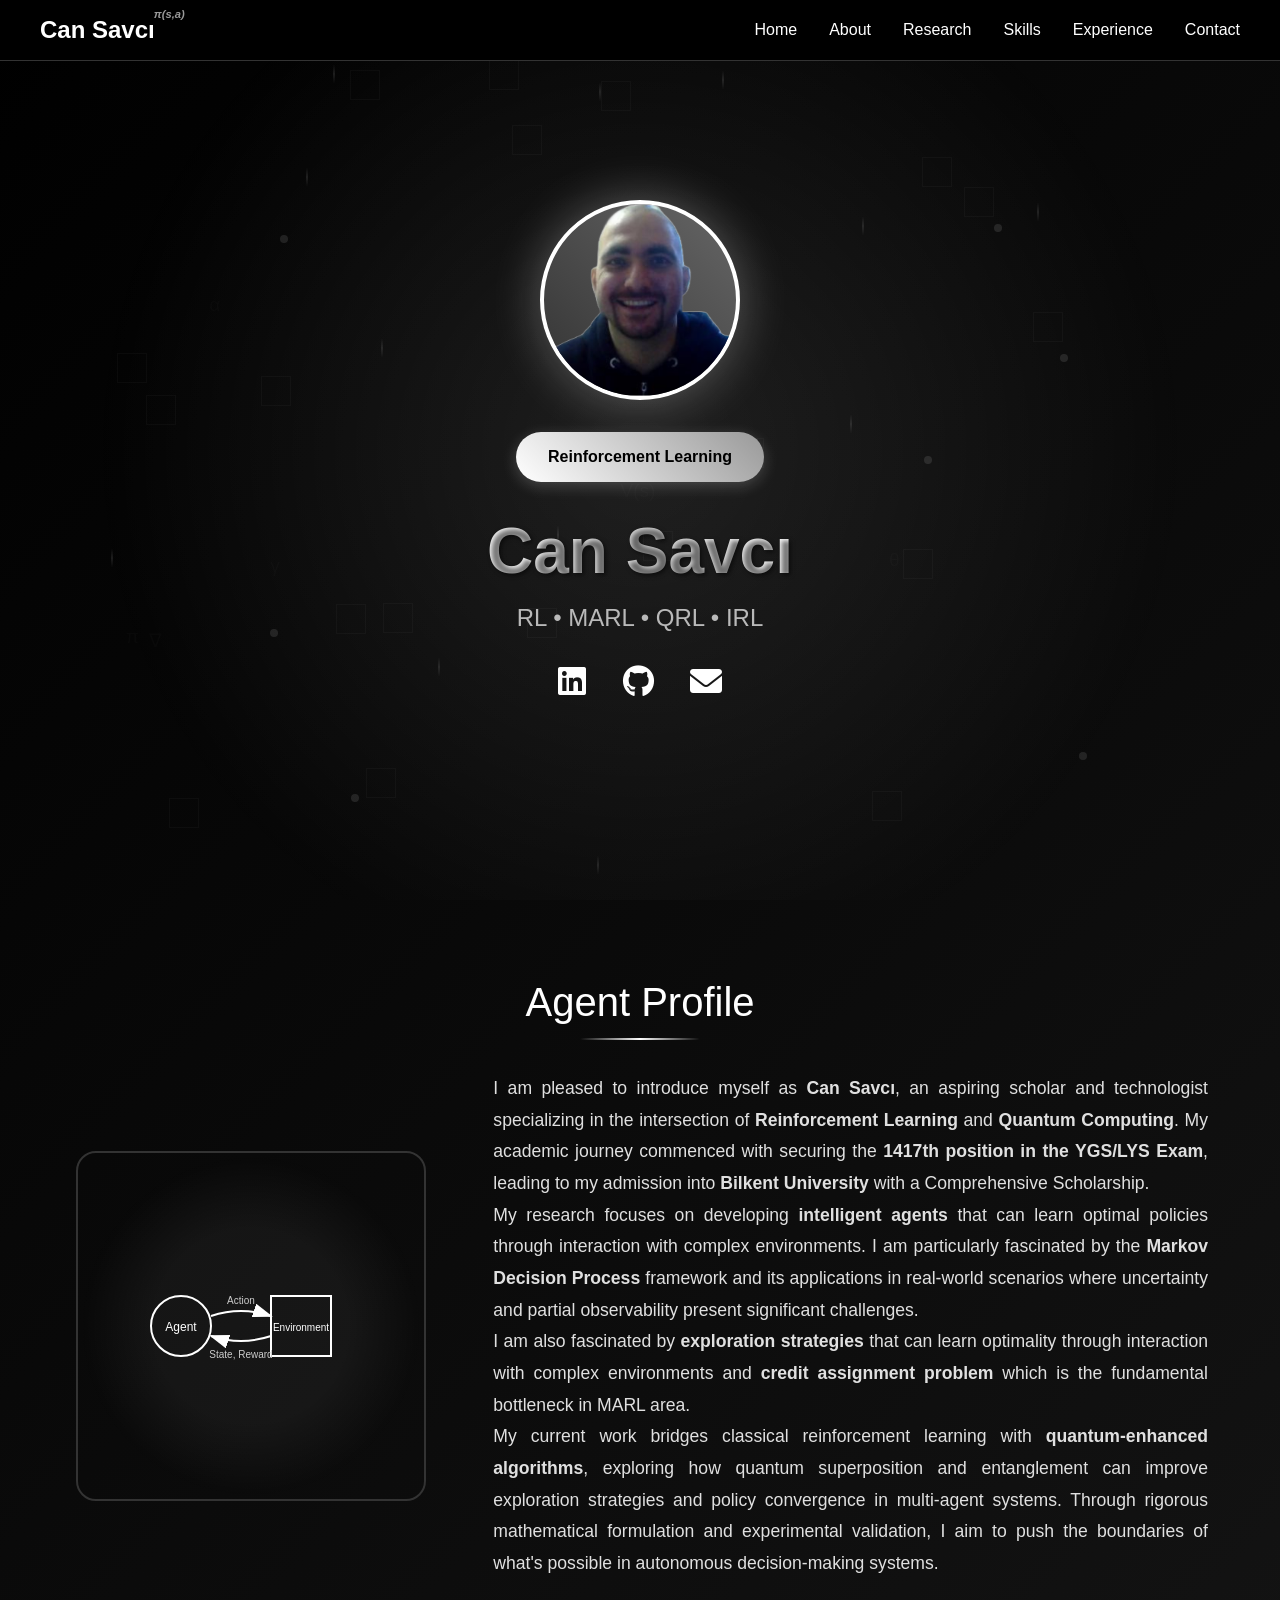
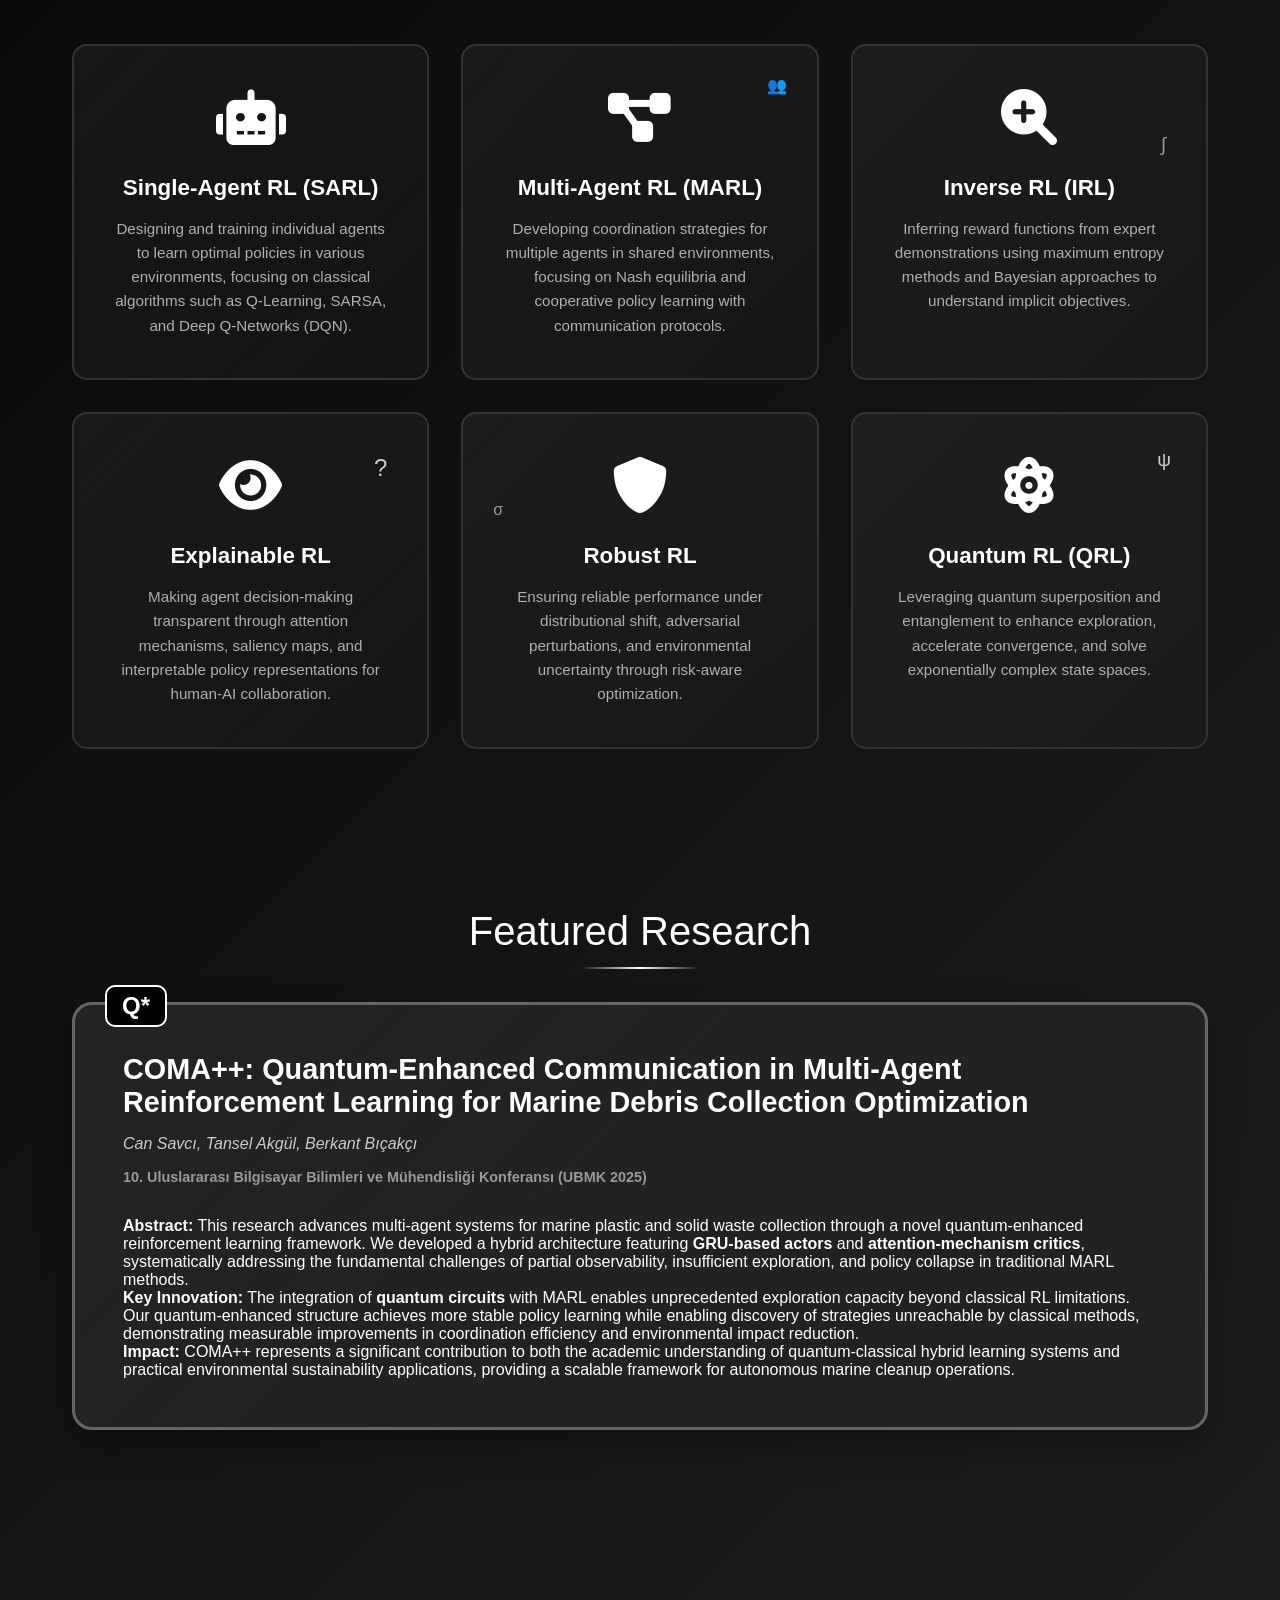
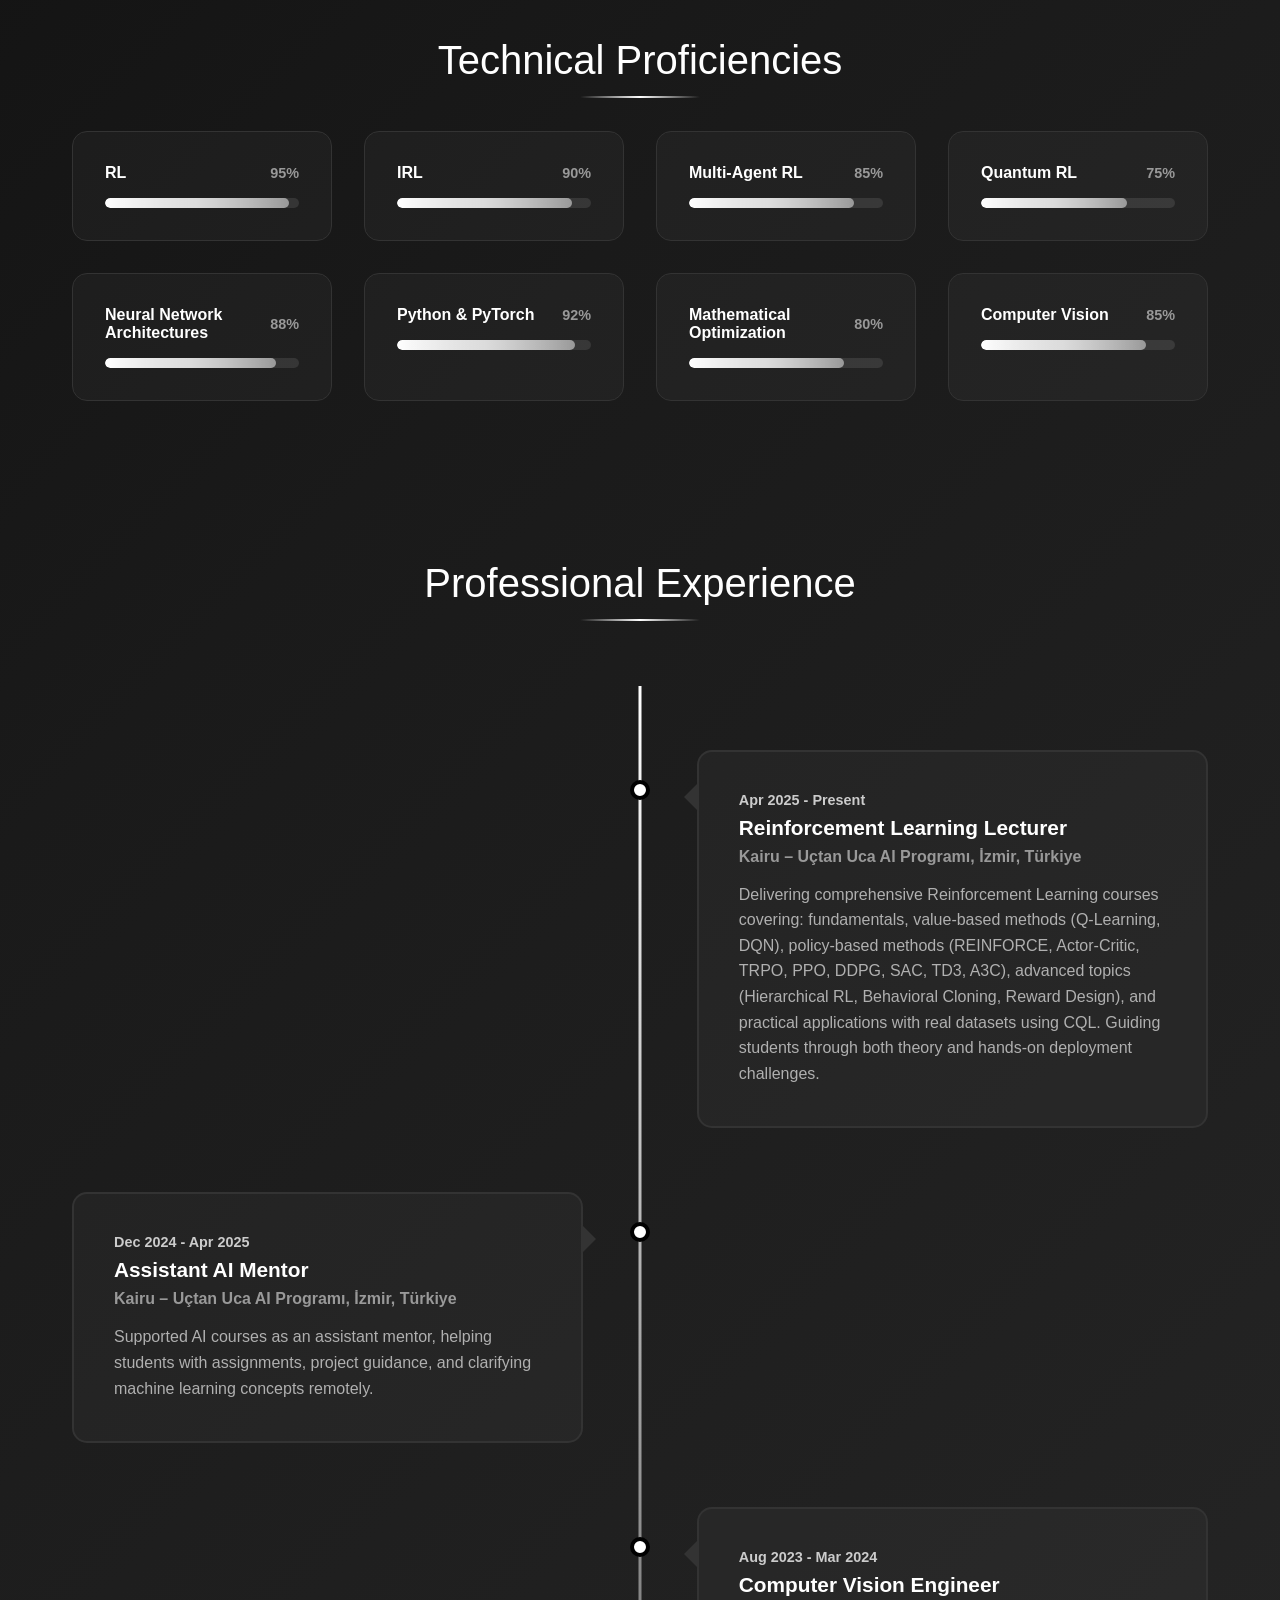
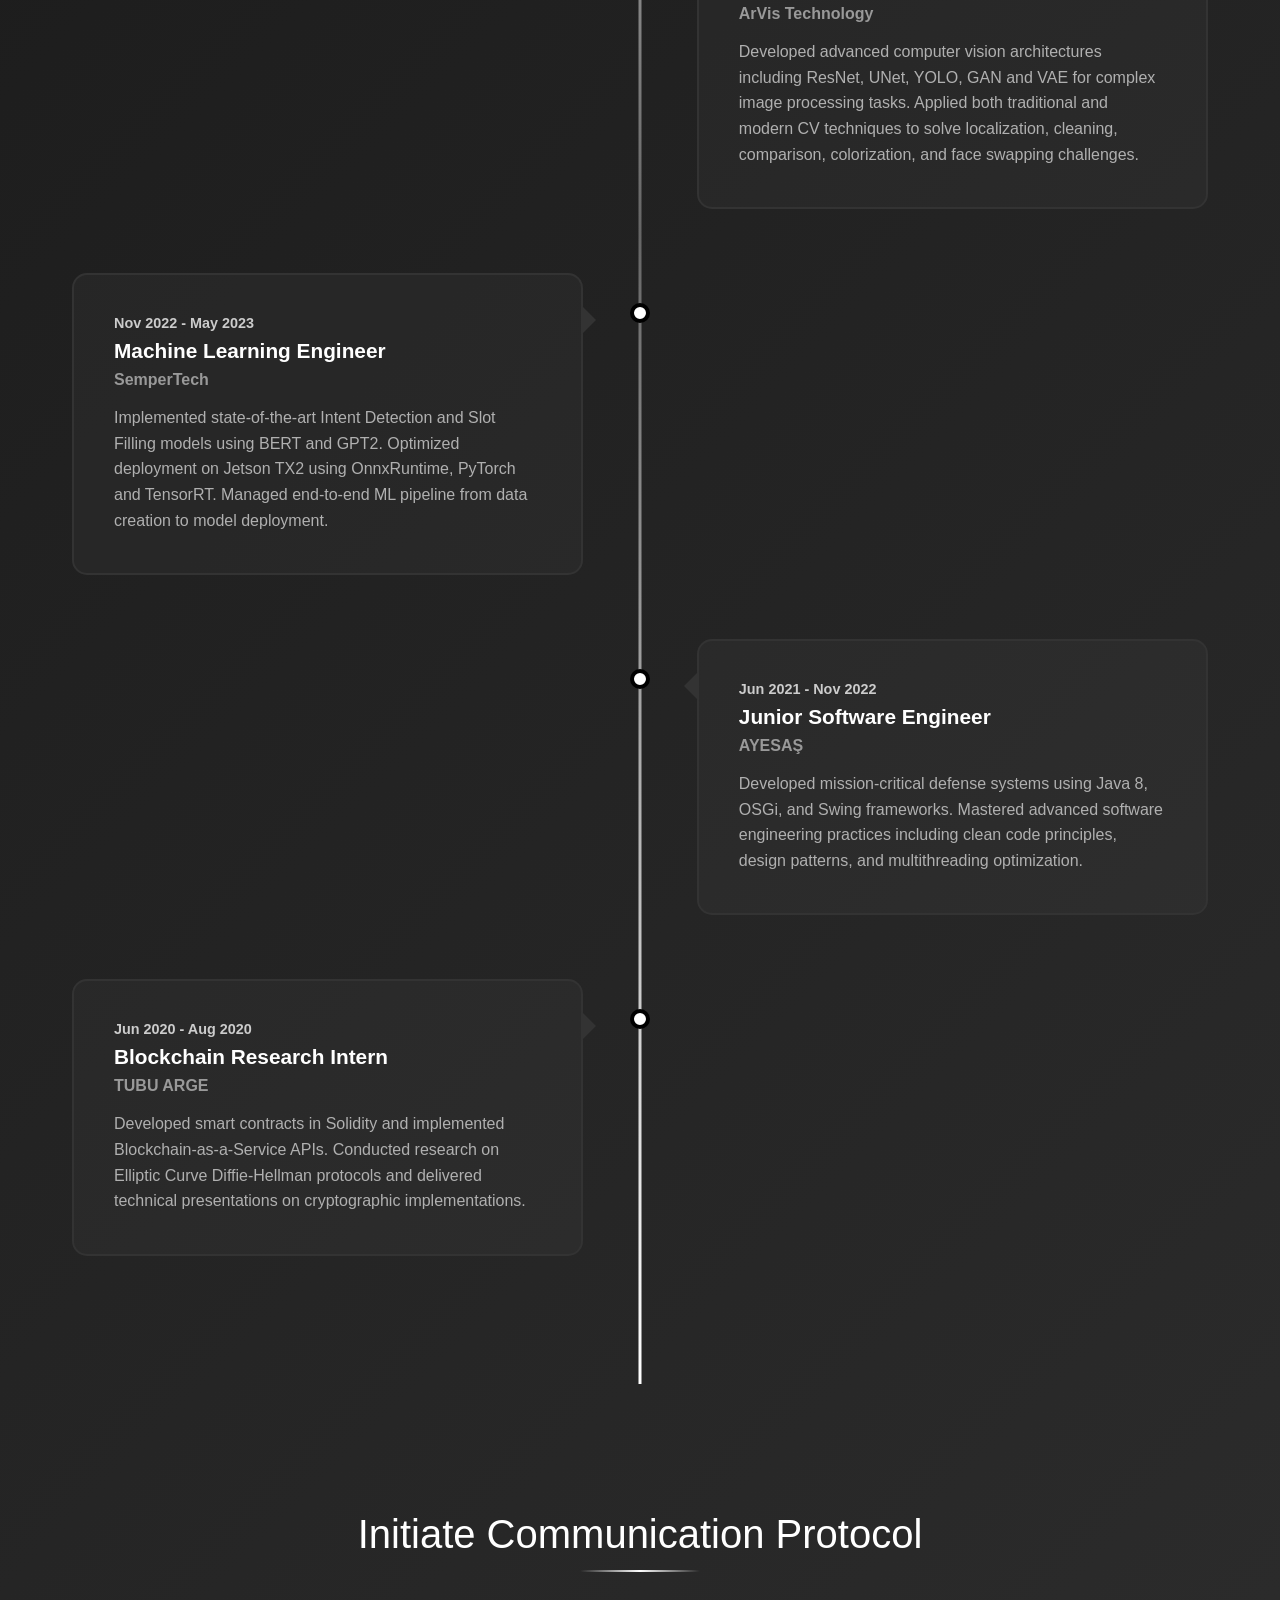
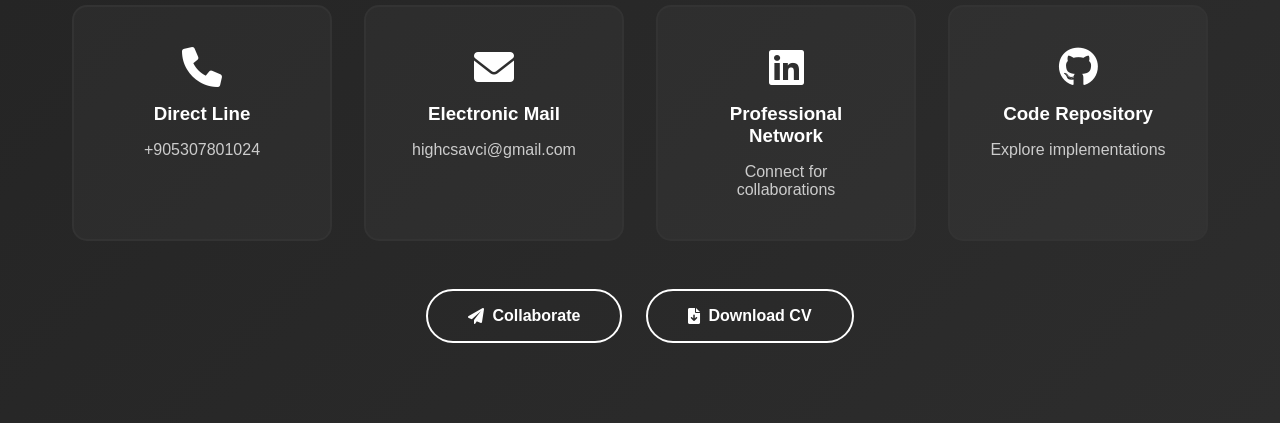
==== index.html @ f2bc99eb "Update index.html" ====
<!DOCTYPE html>
<html lang="en">
<head>
    <meta charset="UTF-8">
    <meta name="viewport" content="width=device-width, initial-scale=1.0">
    <title>Can Savcı - Reinforcement Learning Researcher</title>
    <link href="https://cdnjs.cloudflare.com/ajax/libs/font-awesome/6.0.0/css/all.min.css" rel="stylesheet">
    <link rel="stylesheet" href="style.css">
</head>
<body>
    <!-- RL Background Animation -->
    <div class="rl-background" id="rlBg"></div>

    <!-- Navigation -->
    <nav class="nav-bar">
        <div class="nav-content">
            <div class="logo">Can Savcı</div>
            <ul class="nav-links">
                <li><a href="#header">Home</a></li>
                <li><a href="#about">About</a></li>
                <li><a href="#research">Research</a></li>
                <li><a href="#skills">Skills</a></li>
                <li><a href="#experience">Experience</a></li>
                <li><a href="#contact">Contact</a></li>
            </ul>
        </div>
    </nav>

    <!-- Header Section -->
    <section id="header" class="header">
        <div class="hero-content">
            <img class="profile-image" src="images/image.png" alt="Can Savcı">
            <div class="rl-badge">Reinforcement Learning</div>
            <h1 class="hero-title">Can Savcı</h1>
            <p class="hero-subtitle">RL • MARL • QRL • IRL</p>
            <div class="social-links">
                <a href="https://www.linkedin.com/in/can-savci/"><i class="fab fa-linkedin"></i></a>
                <a href="https://github.com/highcansavci"><i class="fab fa-github"></i></a>
                <a href="mailto:highcsavci@gmail.com"><i class="fas fa-envelope"></i></a>
            </div>
        </div>
    </section>

    <!-- About Section -->
    <section id="about" class="section fade-in">
        <h2 class="section-title">Agent Profile</h2>
        <div class="about-content">
            <div class="about-image">
                <div class="rl-diagram">
                    <svg width="300" height="300" viewBox="0 0 300 300">
                        <!-- Agent-Environment Loop -->
                        <circle cx="80" cy="150" r="30" fill="none" stroke="#ffffff" stroke-width="2"/>
                        <text x="80" y="155" text-anchor="middle" fill="#ffffff" font-size="12">Agent</text>
                        
                        <rect x="170" y="120" width="60" height="60" fill="none" stroke="#ffffff" stroke-width="2"/>
                        <text x="200" y="155" text-anchor="middle" fill="#ffffff" font-size="10">Environment</text>
                        
                        <!-- Action Arrow -->
                        <path d="M 110 140 Q 140 130 170 140" fill="none" stroke="#ffffff" stroke-width="2" marker-end="url(#arrowhead)"/>
                        <text x="140" y="128" text-anchor="middle" fill="#cccccc" font-size="10">Action</text>
                        
                        <!-- State/Reward Arrow -->
                        <path d="M 170 160 Q 140 170 110 160" fill="none" stroke="#ffffff" stroke-width="2" marker-end="url(#arrowhead)"/>
                        <text x="140" y="182" text-anchor="middle" fill="#cccccc" font-size="10">State, Reward</text>
                        
                        <!-- Arrow marker definition -->
                        <defs>
                            <marker id="arrowhead" markerWidth="10" markerHeight="7" refX="9" refY="3.5" orient="auto">
                                <polygon points="0 0, 10 3.5, 0 7" fill="#ffffff"/>
                            </marker>
                        </defs>
                    </svg>
                </div>
            </div>
            <div class="about-text">
                <p>I am pleased to introduce myself as <strong>Can Savcı</strong>, an aspiring scholar and technologist specializing in the intersection of <strong>Reinforcement Learning</strong> and <strong>Quantum Computing</strong>. My academic journey commenced with securing the <strong>1417th position in the YGS/LYS Exam</strong>, leading to my admission into <strong>Bilkent University</strong> with a Comprehensive Scholarship.</p>
                
                <p>My research focuses on developing <strong>intelligent agents</strong> that can learn optimal policies through interaction with complex environments. I am particularly fascinated by the <strong>Markov Decision Process</strong> framework and its applications in real-world scenarios where uncertainty and partial observability present significant challenges.</p>

                <p>I am also fascinated by <strong>exploration strategies</strong> that can learn optimality through interaction with complex environments and <strong>credit assignment problem</strong> which is the fundamental bottleneck in MARL area.</p>

                <p>My current work bridges classical reinforcement learning with <strong>quantum-enhanced algorithms</strong>, exploring how quantum superposition and entanglement can improve exploration strategies and policy convergence in multi-agent systems. Through rigorous mathematical formulation and experimental validation, I aim to push the boundaries of what's possible in autonomous decision-making systems.</p>
            </div>
        </div>

        <div class="rl-areas">
            <div class="rl-card">
                <div class="rl-icon sar"><i class="fas fa-robot"></i></div>
                <h3>Single-Agent RL (SARL)</h3>
                <p>Designing and training individual agents to learn optimal policies in various environments, focusing on classical algorithms such as Q-Learning, SARSA, and Deep Q-Networks (DQN).</p>
            </div>
            <div class="rl-card">
                <div class="rl-icon marl"><i class="fas fa-project-diagram"></i></div>
                <h3>Multi-Agent RL (MARL)</h3>
                <p>Developing coordination strategies for multiple agents in shared environments, focusing on Nash equilibria and cooperative policy learning with communication protocols.</p>
            </div>
            <div class="rl-card">
                <div class="rl-icon irl"><i class="fas fa-search-plus"></i></div>
                <h3>Inverse RL (IRL)</h3>
                <p>Inferring reward functions from expert demonstrations using maximum entropy methods and Bayesian approaches to understand implicit objectives.</p>
            </div>
            <div class="rl-card">
                <div class="rl-icon explainable"><i class="fas fa-eye"></i></div>
                <h3>Explainable RL</h3>
                <p>Making agent decision-making transparent through attention mechanisms, saliency maps, and interpretable policy representations for human-AI collaboration.</p>
            </div>
            <div class="rl-card">
                <div class="rl-icon robust"><i class="fas fa-shield-alt"></i></div>
                <h3>Robust RL</h3>
                <p>Ensuring reliable performance under distributional shift, adversarial perturbations, and environmental uncertainty through risk-aware optimization.</p>
            </div>
            <div class="rl-card">
                <div class="rl-icon quantum"><i class="fas fa-atom"></i></div>
                <h3>Quantum RL (QRL)</h3>
                <p>Leveraging quantum superposition and entanglement to enhance exploration, accelerate convergence, and solve exponentially complex state spaces.</p>
            </div>
        </div>
    </section>

    <!-- Research Section -->
    <section id="research" class="section fade-in">
        <h2 class="section-title">Featured Research</h2>
        <div class="research-highlight">
            <h3 class="research-title">COMA++: Quantum-Enhanced Communication in Multi-Agent Reinforcement Learning for Marine Debris Collection Optimization</h3>
            <p class="research-authors">Can Savcı, Tansel Akgül, Berkant Bıçakçı</p>
            <p class="research-conference">10. Uluslararası Bilgisayar Bilimleri ve Mühendisliği Konferansı (UBMK 2025)</p>
            
            <p><strong>Abstract:</strong> This research advances multi-agent systems for marine plastic and solid waste collection through a novel quantum-enhanced reinforcement learning framework. We developed a hybrid architecture featuring <strong>GRU-based actors</strong> and <strong>attention-mechanism critics</strong>, systematically addressing the fundamental challenges of partial observability, insufficient exploration, and policy collapse in traditional MARL methods.</p>
            
            <p><strong>Key Innovation:</strong> The integration of <strong>quantum circuits</strong> with MARL enables unprecedented exploration capacity beyond classical RL limitations. Our quantum-enhanced structure achieves more stable policy learning while enabling discovery of strategies unreachable by classical methods, demonstrating measurable improvements in coordination efficiency and environmental impact reduction.</p>
            
            <p><strong>Impact:</strong> COMA++ represents a significant contribution to both the academic understanding of quantum-classical hybrid learning systems and practical environmental sustainability applications, providing a scalable framework for autonomous marine cleanup operations.</p>
        </div>
    </section>

    <!-- Skills Section -->
    <section id="skills" class="section fade-in">
        <h2 class="section-title">Technical Proficiencies</h2>
        <div class="skills-grid">
            <div class="skill-item">
                <div class="skill-name">
                    <span>RL</span>
                    <span class="skill-percentage">95%</span>
                </div>
                <div class="skill-bar">
                    <div class="skill-progress" style="animation-delay: 0.1s; width: 95%"></div>
                </div>
            </div>
            <div class="skill-item">
                <div class="skill-name">
                    <span>IRL</span>
                    <span class="skill-percentage">90%</span>
                </div>
                <div class="skill-bar">
                    <div class="skill-progress" style="animation-delay: 0.2s; width: 90%"></div>
                </div>
            </div>
            <div class="skill-item">
                <div class="skill-name">
                    <span>Multi-Agent RL</span>
                    <span class="skill-percentage">85%</span>
                </div>
                <div class="skill-bar">
                    <div class="skill-progress" style="animation-delay: 0.3s; width: 85%"></div>
                </div>
            </div>
            <div class="skill-item">
                <div class="skill-name">
                    <span>Quantum RL</span>
                    <span class="skill-percentage">75%</span>
                </div>
                <div class="skill-bar">
                    <div class="skill-progress" style="animation-delay: 0.4s; width: 75%"></div>
                </div>
            </div>
            <div class="skill-item">
                <div class="skill-name">
                    <span>Neural Network Architectures</span>
                    <span class="skill-percentage">88%</span>
                </div>
                <div class="skill-bar">
                    <div class="skill-progress" style="animation-delay: 0.5s; width: 88%"></div>
                </div>
            </div>
            <div class="skill-item">
                <div class="skill-name">
                    <span>Python & PyTorch</span>
                    <span class="skill-percentage">92%</span>
                </div>
                <div class="skill-bar">
                    <div class="skill-progress" style="animation-delay: 0.6s; width: 92%"></div>
                </div>
            </div>
            <div class="skill-item">
                <div class="skill-name">
                    <span>Mathematical Optimization</span>
                    <span class="skill-percentage">80%</span>
                </div>
                <div class="skill-bar">
                    <div class="skill-progress" style="animation-delay: 0.7s; width: 80%"></div>
                </div>
            </div>
            <div class="skill-item">
                <div class="skill-name">
                    <span>Computer Vision</span>
                    <span class="skill-percentage">85%</span>
                </div>
                <div class="skill-bar">
                    <div class="skill-progress" style="animation-delay: 0.8s; width: 85%"></div>
                </div>
            </div>
        </div>
    </section>

    <!-- Experience Section -->
    <section id="experience" class="section fade-in">
        <h2 class="section-title">Professional Experience</h2>
        <div class="timeline">
            <div class="timeline-item">
                <div class="timeline-node"></div>
                <div class="timeline-content">
                    <div class="timeline-date">Apr 2025 - Present</div>
                    <h3 class="timeline-title">Reinforcement Learning Lecturer</h3>
                    <div class="timeline-company">Kairu – Uçtan Uca AI Programı, İzmir, Türkiye</div>
                    <p class="timeline-description">
                        Delivering comprehensive Reinforcement Learning courses covering:
                        fundamentals, value-based methods (Q-Learning, DQN), policy-based methods (REINFORCE, Actor-Critic, TRPO, PPO, DDPG, SAC, TD3, A3C),
                        advanced topics (Hierarchical RL, Behavioral Cloning, Reward Design), and practical applications with real datasets using CQL.
                        Guiding students through both theory and hands-on deployment challenges.
                    </p>
                </div>
            </div>
            
            <div class="timeline-item">
                <div class="timeline-node"></div>
                <div class="timeline-content">
                    <div class="timeline-date">Dec 2024 - Apr 2025</div>
                    <h3 class="timeline-title">Assistant AI Mentor</h3>
                    <div class="timeline-company">Kairu – Uçtan Uca AI Programı, İzmir, Türkiye</div>
                    <p class="timeline-description">
                        Supported AI courses as an assistant mentor, helping students with assignments, project guidance, and clarifying machine learning concepts remotely.
                    </p>
                </div>
            </div>
            <div class="timeline-item">
                <div class="timeline-node"></div>
                <div class="timeline-content">
                    <div class="timeline-date">Aug 2023 - Mar 2024</div>
                    <h3 class="timeline-title">Computer Vision Engineer</h3>
                    <div class="timeline-company">ArVis Technology</div>
                    <p class="timeline-description">Developed advanced computer vision architectures including ResNet, UNet, YOLO, GAN and VAE for complex image processing tasks. Applied both traditional and modern CV techniques to solve localization, cleaning, comparison, colorization, and face swapping challenges.</p>
                </div>
            </div>
            <div class="timeline-item">
                <div class="timeline-node"></div>
                <div class="timeline-content">
                    <div class="timeline-date">Nov 2022 - May 2023</div>
                    <h3 class="timeline-title">Machine Learning Engineer</h3>
                    <div class="timeline-company">SemperTech</div>
                    <p class="timeline-description">Implemented state-of-the-art Intent Detection and Slot Filling models using BERT and GPT2. Optimized deployment on Jetson TX2 using OnnxRuntime, PyTorch and TensorRT. Managed end-to-end ML pipeline from data creation to model deployment.</p>
                </div>
            </div>
            <div class="timeline-item">
                <div class="timeline-node"></div>
                <div class="timeline-content">
                    <div class="timeline-date">Jun 2021 - Nov 2022</div>
                    <h3 class="timeline-title">Junior Software Engineer</h3>
                    <div class="timeline-company">AYESAŞ</div>
                    <p class="timeline-description">Developed mission-critical defense systems using Java 8, OSGi, and Swing frameworks. Mastered advanced software engineering practices including clean code principles, design patterns, and multithreading optimization.</p>
                </div>
            </div>
            <div class="timeline-item">
                <div class="timeline-node"></div>
                <div class="timeline-content">
                    <div class="timeline-date">Jun 2020 - Aug 2020</div>
                    <h3 class="timeline-title">Blockchain Research Intern</h3>
                    <div class="timeline-company">TUBU ARGE</div>
                    <p class="timeline-description">Developed smart contracts in Solidity and implemented Blockchain-as-a-Service APIs. Conducted research on Elliptic Curve Diffie-Hellman protocols and delivered technical presentations on cryptographic implementations.</p>
                </div>
            </div>
        </div>
    </section>

    <!-- Contact Section -->
    <section id="contact" class="section fade-in">
        <h2 class="section-title">Initiate Communication Protocol</h2>
        <div class="contact-grid">
            <div class="contact-item">
                <i class="fas fa-phone"></i>
                <h3>Direct Line</h3>
                <p>+905307801024</p>
            </div>
            <div class="contact-item">
                <i class="fas fa-envelope"></i>
                <h3>Electronic Mail</h3>
                <p>highcsavci@gmail.com</p>
            </div>
            <div class="contact-item">
                <i class="fab fa-linkedin"></i>
                <h3>Professional Network</h3>
                <p>Connect for collaborations</p>
            </div>
            <div class="contact-item">
                <i class="fab fa-github"></i>
                <h3>Code Repository</h3>
                <p>Explore implementations</p>
            </div>
        </div>
        <div class="action-buttons">
            <a href="mailto:highcsavci@gmail.com" class="btn">
                <i class="fas fa-paper-plane"></i>
                <span>Collaborate</span>
            </a>
            <a href="images/can_savci_030424.pdf" class="btn">
                <i class="fas fa-file-download"></i>
                <span>Download CV</span>
            </a>
        </div>
    </section>

    <script>
        // RL-specific Background Animation
        function createRLBackground() {
            const container = document.getElementById('rlBg');
            
            // Create agent nodes
            for (let i = 0; i < 8; i++) {
                const agent = document.createElement('div');
                agent.className = 'agent-node';
                agent.style.left = Math.random() * 90 + '%';
                agent.style.top = Math.random() * 90 + '%';
                agent.style.animationDelay = Math.random() * 4 + 's';
                container.appendChild(agent);
            }

            // Create environment grid
            for (let i = 0; i < 20; i++) {
                const grid = document.createElement('div');
                grid.className = 'environment-grid';
                grid.style.left = Math.random() * 95 + '%';
                grid.style.top = Math.random() * 95 + '%';
                grid.style.width = '30px';
                grid.style.height = '30px';
                container.appendChild(grid);
            }

            // Create reward signals
            for (let i = 0; i < 15; i++) {
                const reward = document.createElement('div');
                reward.className = 'reward-signal';
                reward.style.left = Math.random() * 98 + '%';
                reward.style.top = Math.random() * 98 + '%';
                reward.style.animationDelay = Math.random() * 2 + 's';
                container.appendChild(reward);
            }

            // Add mathematical symbols
            const symbols = ['γ', 'α', 'ε', 'π', 'Q*', 'V(s)', '∇', 'θ', 'λ', 'τ'];
            symbols.forEach((symbol, index) => {
                const mathElement = document.createElement('div');
                mathElement.className = 'math-symbols';
                mathElement.textContent = symbol;
                mathElement.style.left = Math.random() * 90 + '%';
                mathElement.style.top = Math.random() * 90 + '%';
                mathElement.style.animationDelay = index * 0.5 + 's';
                container.appendChild(mathElement);
            });
        }

        // Scroll animations
        function handleScrollAnimations() {
            const elements = document.querySelectorAll('.fade-in');
            elements.forEach(element => {
                const elementTop = element.getBoundingClientRect().top;
                const elementVisible = 150;
                
                if (elementTop < window.innerHeight - elementVisible) {
                    element.classList.add('visible');
                }
            });
        }

        // Smooth scrolling for navigation
        document.querySelectorAll('a[href^="#"]').forEach(anchor => {
            anchor.addEventListener('click', function (e) {
                e.preventDefault();
                const target = document.querySelector(this.getAttribute('href'));
                if (target) {
                    target.scrollIntoView({
                        behavior: 'smooth',
                        block: 'start'
                    });
                }
            });
        });

        // Navigation background opacity on scroll
        window.addEventListener('scroll', () => {
            const navbar = document.querySelector('.nav-bar');
            if (window.scrollY > 50) {
                navbar.style.background = 'rgba(0, 0, 0, 0.98)';
            } else {
                navbar.style.background = 'rgba(0, 0, 0, 0.95)';
            }
            handleScrollAnimations();
        });

        // Initialize everything when page loads
        document.addEventListener('DOMContentLoaded', function() {
            createRLBackground();
            handleScrollAnimations();
            
            // Add click effects to buttons
            document.querySelectorAll('.btn').forEach(btn => {
                btn.addEventListener('click', function(e) {
                    const ripple = document.createElement('span');
                    ripple.style.position = 'absolute';
                    ripple.style.borderRadius = '50%';
                    ripple.style.background = 'rgba(255, 255, 255, 0.6)';
                    ripple.style.transform = 'scale(0)';
                    ripple.style.animation = 'ripple 0.6s linear';
                    ripple.style.left = (e.clientX - e.target.offsetLeft) + 'px';
                    ripple.style.top = (e.clientY - e.target.offsetTop) + 'px';
                    this.appendChild(ripple);
                    
                    setTimeout(() => {
                        ripple.remove();
                    }, 600);
                });
            });
        });

        // Add ripple animation
        const style = document.createElement('style');
        style.textContent = `
            @keyframes ripple {
                to {
                    transform: scale(4);
                    opacity: 0;
                }
            }
        `;
        document.head.appendChild(style);
    </script>
</body>
</html>
---- style.css ----
* {
            margin: 0;
            padding: 0;
            box-sizing: border-box;
        }

        body {
            font-family: 'Segoe UI', Tahoma, Geneva, Verdana, sans-serif;
            background: linear-gradient(135deg, #000000 0%, #1a1a1a 50%, #2d2d2d 100%);
            color: #ffffff;
            overflow-x: hidden;
        }

        /* RL-specific Background Animation */
        .rl-background {
            position: fixed;
            top: 0;
            left: 0;
            width: 100%;
            height: 100%;
            z-index: -1;
            opacity: 0.1;
        }

        .agent-node {
            position: absolute;
            width: 8px;
            height: 8px;
            background: #ffffff;
            border-radius: 50%;
            animation: agentMove 4s infinite linear;
        }

        .environment-grid {
            position: absolute;
            border: 1px solid #ffffff;
            opacity: 0.3;
        }

        .reward-signal {
            position: absolute;
            width: 2px;
            height: 20px;
            background: linear-gradient(0deg, transparent, #ffffff, transparent);
            animation: rewardFlow 2s infinite;
        }

        @keyframes agentMove {
            0% { transform: translate(0, 0); opacity: 0.3; }
            25% { transform: translate(50px, 0); opacity: 1; }
            50% { transform: translate(50px, 50px); opacity: 0.7; }
            75% { transform: translate(0, 50px); opacity: 1; }
            100% { transform: translate(0, 0); opacity: 0.3; }
        }

        @keyframes rewardFlow {
            0%, 100% { opacity: 0; transform: translateY(0); }
            50% { opacity: 1; transform: translateY(-10px); }
        }

        /* Header Section */
        .header {
            height: 100vh;
            display: flex;
            align-items: center;
            justify-content: center;
            position: relative;
            background: radial-gradient(circle at 50% 50%, rgba(255, 255, 255, 0.1) 0%, transparent 70%);
        }

        .hero-content {
            text-align: center;
            z-index: 2;
            max-width: 900px;
            padding: 2rem;
        }

        .profile-image {
            width: 200px;
            height: 200px;
            border-radius: 50%;
            border: 4px solid #ffffff;
            margin: 0 auto 2rem;
            display: block;
            background-image: url('./images/image.png');
            box-shadow: 0 0 50px rgba(255, 255, 255, 0.3);
            animation: profileGlow 3s ease-in-out infinite alternate;
            background: linear-gradient(45deg, #333333, #666666);
        }

        @keyframes profileGlow {
            from { box-shadow: 0 0 50px rgba(255, 255, 255, 0.3); }
            to { box-shadow: 0 0 80px rgba(255, 255, 255, 0.6); }
        }

        .hero-title {
            font-size: 4rem;
            font-weight: 700;
            margin-bottom: 1rem;
            background: linear-gradient(45deg, #ffffff, #cccccc, #ffffff);
            -webkit-background-clip: text;
            -webkit-text-fill-color: transparent;
            background-clip: text;
            text-shadow: 2px 2px 4px rgba(0, 0, 0, 0.5);
        }

        .hero-subtitle {
            font-size: 1.5rem;
            color: #cccccc;
            margin-bottom: 2rem;
            opacity: 0.9;
        }

        .rl-badge {
            display: inline-block;
            padding: 1rem 2rem;
            background: linear-gradient(45deg, #ffffff, #999999);
            color: #000000;
            border-radius: 25px;
            font-weight: 700;
            margin-bottom: 2rem;
            animation: badgeFloat 4s ease-in-out infinite;
            box-shadow: 0 4px 15px rgba(255, 255, 255, 0.2);
        }

        @keyframes badgeFloat {
            0%, 100% { transform: translateY(0px) rotate(0deg); }
            25% { transform: translateY(-5px) rotate(1deg); }
            50% { transform: translateY(-10px) rotate(0deg); }
            75% { transform: translateY(-5px) rotate(-1deg); }
        }

        .social-links {
            margin-top: 2rem;
        }

        .social-links a {
            color: #ffffff;
            font-size: 2rem;
            margin: 0 1rem;
            transition: all 0.3s ease;
            display: inline-block;
        }

        .social-links a:hover {
            color: #999999;
            transform: scale(1.3) rotate(15deg);
        }

        /* Navigation */
        .nav-bar {
            position: fixed;
            top: 0;
            width: 100%;
            background: rgba(0, 0, 0, 0.95);
            backdrop-filter: blur(15px);
            z-index: 1000;
            padding: 1rem 2rem;
            border-bottom: 1px solid #333333;
        }

        .nav-content {
            display: flex;
            justify-content: space-between;
            align-items: center;
            max-width: 1200px;
            margin: 0 auto;
        }

        .logo {
            font-size: 1.5rem;
            font-weight: 700;
            color: #ffffff;
            position: relative;
        }

        .logo::after {
            content: 'π(s,a)';
            position: absolute;
            top: -8px;
            right: -30px;
            font-size: 0.7rem;
            color: #999999;
            font-style: italic;
        }

        .nav-links {
            display: flex;
            list-style: none;
            gap: 2rem;
        }

        .nav-links a {
            color: #ffffff;
            text-decoration: none;
            transition: color 0.3s ease;
            position: relative;
            font-weight: 500;
        }

        .nav-links a::after {
            content: '';
            position: absolute;
            bottom: -5px;
            left: 0;
            width: 0;
            height: 2px;
            background: #ffffff;
            transition: width 0.3s ease;
        }

        .nav-links a:hover::after {
            width: 100%;
        }

        /* Sections */
        .section {
            padding: 5rem 2rem;
            max-width: 1200px;
            margin: 0 auto;
        }

        .section-title {
            font-size: 2.5rem;
            text-align: center;
            margin-bottom: 3rem;
            color: #ffffff;
            position: relative;
            font-weight: 300;
        }

        .section-title::after {
            content: '';
            position: absolute;
            bottom: -15px;
            left: 50%;
            transform: translateX(-50%);
            width: 120px;
            height: 2px;
            background: linear-gradient(90deg, transparent, #ffffff, transparent);
        }

        /* About Section */
        .about-content {
            display: grid;
            grid-template-columns: 1fr 2fr;
            gap: 4rem;
            align-items: center;
            margin-bottom: 4rem;
        }

        .about-image {
            text-align: center;
            position: relative;
        }

        .rl-diagram {
            width: 350px;
            height: 350px;
            margin: 0 auto;
            position: relative;
            background: radial-gradient(circle, rgba(255, 255, 255, 0.05) 40%, transparent 70%);
            border: 2px solid #333333;
            border-radius: 20px;
            display: flex;
            align-items: center;
            justify-content: center;
        }

        .about-text {
            font-size: 1.1rem;
            line-height: 1.8;
            color: #e0e0e0;
            text-align: justify;
        }

        /* RL Focus Areas */
        .rl-areas {
            display: grid;
            grid-template-columns: repeat(auto-fit, minmax(280px, 1fr));
            gap: 2rem;
            margin-top: 4rem;
        }

        .rl-card {
            background: linear-gradient(135deg, rgba(255, 255, 255, 0.05), rgba(255, 255, 255, 0.02));
            border: 2px solid #333333;
            border-radius: 15px;
            padding: 2.5rem;
            text-align: center;
            transition: all 0.4s ease;
            position: relative;
            overflow: hidden;
        }

        .rl-card::before {
            content: '';
            position: absolute;
            top: -2px;
            left: -2px;
            right: -2px;
            bottom: -2px;
            background: linear-gradient(45deg, #ffffff, #666666, #ffffff);
            border-radius: 15px;
            z-index: -1;
            opacity: 0;
            transition: opacity 0.4s ease;
        }

        .rl-card:hover::before {
            opacity: 1;
        }

        .rl-card:hover {
            transform: translateY(-15px) scale(1.02);
            border-color: #ffffff;
            box-shadow: 0 25px 50px rgba(255, 255, 255, 0.1);
        }

        .rl-icon {
            font-size: 3.5rem;
            color: #ffffff;
            margin-bottom: 1.5rem;
            position: relative;
        }

        .rl-card h3 {
            color: #ffffff;
            margin-bottom: 1rem;
            font-size: 1.4rem;
            font-weight: 600;
        }

        .rl-card p {
            color: #b0b0b0;
            line-height: 1.6;
            font-size: 0.95rem;
        }

        /* Custom RL Icons */
        .rl-icon.marl::before {
            content: '👥';
            position: absolute;
            top: -10px;
            right: -10px;
            font-size: 1rem;
        }

        .rl-icon.irl::after {
            content: '∫';
            position: absolute;
            bottom: -5px;
            right: 0;
            font-size: 1.2rem;
            color: #999999;
        }

        .rl-icon.explainable::after {
            content: '?';
            position: absolute;
            top: 0;
            right: 0;
            font-size: 1.5rem;
            color: #cccccc;
        }

        .rl-icon.robust::after {
            content: 'σ';
            position: absolute;
            bottom: 0;
            left: -10px;
            font-size: 1rem;
            color: #999999;
        }

        .rl-icon.quantum::after {
            content: 'ψ';
            position: absolute;
            top: -5px;
            right: -5px;
            font-size: 1.2rem;
            color: #cccccc;
        }

        /* Research Section */
        .research-highlight {
            background: linear-gradient(135deg, rgba(255, 255, 255, 0.08), rgba(255, 255, 255, 0.03));
            border: 3px solid #666666;
            border-radius: 20px;
            padding: 3rem;
            margin: 3rem 0;
            position: relative;
            box-shadow: 0 15px 35px rgba(0, 0, 0, 0.3);
        }

        .research-highlight::before {
            content: 'Q*';
            position: absolute;
            top: -20px;
            left: 30px;
            font-size: 1.5rem;
            background: #000000;
            padding: 5px 15px;
            border: 2px solid #ffffff;
            border-radius: 10px;
            color: #ffffff;
            font-weight: 700;
        }

        .research-title {
            color: #ffffff;
            font-size: 1.8rem;
            margin-bottom: 1rem;
            font-weight: 600;
        }

        .research-authors {
            color: #cccccc;
            font-style: italic;
            margin-bottom: 1rem;
        }

        .research-conference {
            color: #999999;
            font-weight: 600;
            margin-bottom: 2rem;
            font-size: 0.9rem;
        }

        /* Skills Section */
        .skills-grid {
            display: grid;
            grid-template-columns: repeat(auto-fit, minmax(250px, 1fr));
            gap: 2rem;
            margin-top: 3rem;
        }

        .skill-item {
            background: rgba(255, 255, 255, 0.03);
            border-radius: 15px;
            padding: 2rem;
            border: 1px solid #333333;
            transition: all 0.3s ease;
        }

        .skill-item:hover {
            border-color: #666666;
            transform: translateY(-5px);
        }

        .skill-name {
            color: #ffffff;
            font-weight: 600;
            margin-bottom: 1rem;
            display: flex;
            justify-content: space-between;
            align-items: center;
        }

        .skill-percentage {
            font-size: 0.9rem;
            color: #999999;
        }

        .skill-bar {
            background: rgba(255, 255, 255, 0.1);
            height: 10px;
            border-radius: 5px;
            overflow: hidden;
            position: relative;
        }

        .skill-progress {
            height: 100%;
            background: linear-gradient(90deg, #ffffff, #999999);
            border-radius: 5px;
            animation: loadSkill 2s ease-out forwards;
            transform-origin: left;
            transform: scaleX(0);
            position: relative;
        }

        .skill-progress::after {
            content: '';
            position: absolute;
            top: 0;
            left: 0;
            width: 100%;
            height: 100%;
            background: linear-gradient(90deg, transparent, rgba(255, 255, 255, 0.3), transparent);
            animation: skillShine 2s infinite;
        }

        @keyframes loadSkill {
            to { transform: scaleX(1); }
        }

        @keyframes skillShine {
            0% { transform: translateX(-100%); }
            100% { transform: translateX(200%); }
        }

        /* Experience Timeline */
        .timeline {
            position: relative;
            padding: 2rem 0;
        }

        .timeline::before {
            content: '';
            position: absolute;
            left: 50%;
            transform: translateX(-50%);
            width: 3px;
            height: 100%;
            background: linear-gradient(180deg, #ffffff, #666666, #ffffff);
        }

        .timeline-item {
            display: flex;
            margin: 4rem 0;
            position: relative;
        }

        .timeline-item:nth-child(odd) {
            flex-direction: row-reverse;
        }

        .timeline-content {
            background: rgba(255, 255, 255, 0.03);
            border: 2px solid #333333;
            border-radius: 15px;
            padding: 2.5rem;
            width: 45%;
            position: relative;
            transition: all 0.3s ease;
        }

        .timeline-content:hover {
            border-color: #666666;
            transform: scale(1.02);
        }

        .timeline-content::before {
            content: '';
            position: absolute;
            top: 30px;
            width: 0;
            height: 0;
            border: 15px solid transparent;
        }

        .timeline-item:nth-child(odd) .timeline-content::before {
            left: -30px;
            border-right-color: #333333;
        }

        .timeline-item:nth-child(even) .timeline-content::before {
            right: -30px;
            border-left-color: #333333;
        }

        .timeline-node {
            position: absolute;
            left: 50%;
            top: 30px;
            transform: translateX(-50%);
            width: 20px;
            height: 20px;
            background: #ffffff;
            border: 4px solid #000000;
            border-radius: 50%;
            z-index: 2;
        }

        .timeline-date {
            color: #cccccc;
            font-weight: 600;
            font-size: 0.9rem;
            margin-bottom: 0.5rem;
        }

        .timeline-title {
            color: #ffffff;
            font-size: 1.3rem;
            margin: 0.5rem 0;
            font-weight: 600;
        }

        .timeline-company {
            color: #999999;
            font-weight: 600;
            margin-bottom: 1rem;
            font-size: 1rem;
        }

        .timeline-description {
            color: #b0b0b0;
            line-height: 1.6;
        }

        /* Contact Section */
        .contact-grid {
            display: grid;
            grid-template-columns: repeat(auto-fit, minmax(250px, 1fr));
            gap: 2rem;
            margin-top: 3rem;
        }

        .contact-item {
            background: rgba(255, 255, 255, 0.03);
            border: 2px solid #333333;
            border-radius: 15px;
            padding: 2.5rem;
            text-align: center;
            transition: all 0.3s ease;
            position: relative;
        }

        .contact-item:hover {
            transform: translateY(-10px);
            border-color: #666666;
            box-shadow: 0 20px 40px rgba(255, 255, 255, 0.05);
        }

        .contact-item i {
            font-size: 2.5rem;
            color: #ffffff;
            margin-bottom: 1rem;
        }

        .contact-item h3 {
            color: #ffffff;
            margin-bottom: 1rem;
            font-weight: 600;
        }

        .contact-item p {
            color: #cccccc;
        }

        .action-buttons {
            display: flex;
            justify-content: center;
            gap: 1.5rem;
            margin-top: 3rem;
            flex-wrap: wrap;
        }

        .btn {
            padding: 1rem 2.5rem;
            border: 2px solid #ffffff;
            background: transparent;
            color: #ffffff;
            border-radius: 30px;
            text-decoration: none;
            font-weight: 600;
            transition: all 0.4s ease;
            position: relative;
            overflow: hidden;
            display: inline-flex;
            align-items: center;
            gap: 0.5rem;
        }

        .btn::before {
            content: '';
            position: absolute;
            top: 0;
            left: -100%;
            width: 100%;
            height: 100%;
            background: #ffffff;
            transition: left 0.4s ease;
        }

        .btn:hover::before {
            left: 0;
        }

        .btn:hover {
            color: #000000;
            transform: scale(1.05);
        }

        .btn span {
            position: relative;
            z-index: 1;
        }

        /* Responsive Design */
        @media (max-width: 768px) {
            .hero-title { font-size: 2.5rem; }
            .hero-subtitle { font-size: 1.2rem; }
            .about-content { grid-template-columns: 1fr; }
            .nav-links { display: none; }
            .timeline::before { left: 20px; }
            .timeline-content { width: calc(100% - 80px); margin-left: 80px; }
            .timeline-item { flex-direction: row !important; }
            .timeline-content::before { 
                left: -30px !important; 
                border-right-color: #333333 !important;
                border-left-color: transparent !important;
            }
            .timeline-node { left: 20px; transform: none; }
            .action-buttons { flex-direction: column; align-items: center; }
        }

        /* Scroll Animations */
        .fade-in {
            opacity: 0;
            transform: translateY(40px);
            transition: all 0.8s ease;
        }

        .fade-in.visible {
            opacity: 1;
            transform: translateY(0);
        }

        /* RL Mathematical Symbols */
        .math-symbols {
            position: absolute;
            font-size: 1.2rem;
            color: rgba(255, 255, 255, 0.2);
            animation: mathFloat 6s infinite ease-in-out;
        }

        @keyframes mathFloat {
            0%, 100% { transform: translateY(0px) rotate(0deg); opacity: 0.2; }
            50% { transform: translateY(-20px) rotate(180deg); opacity: 0.4; }
        }
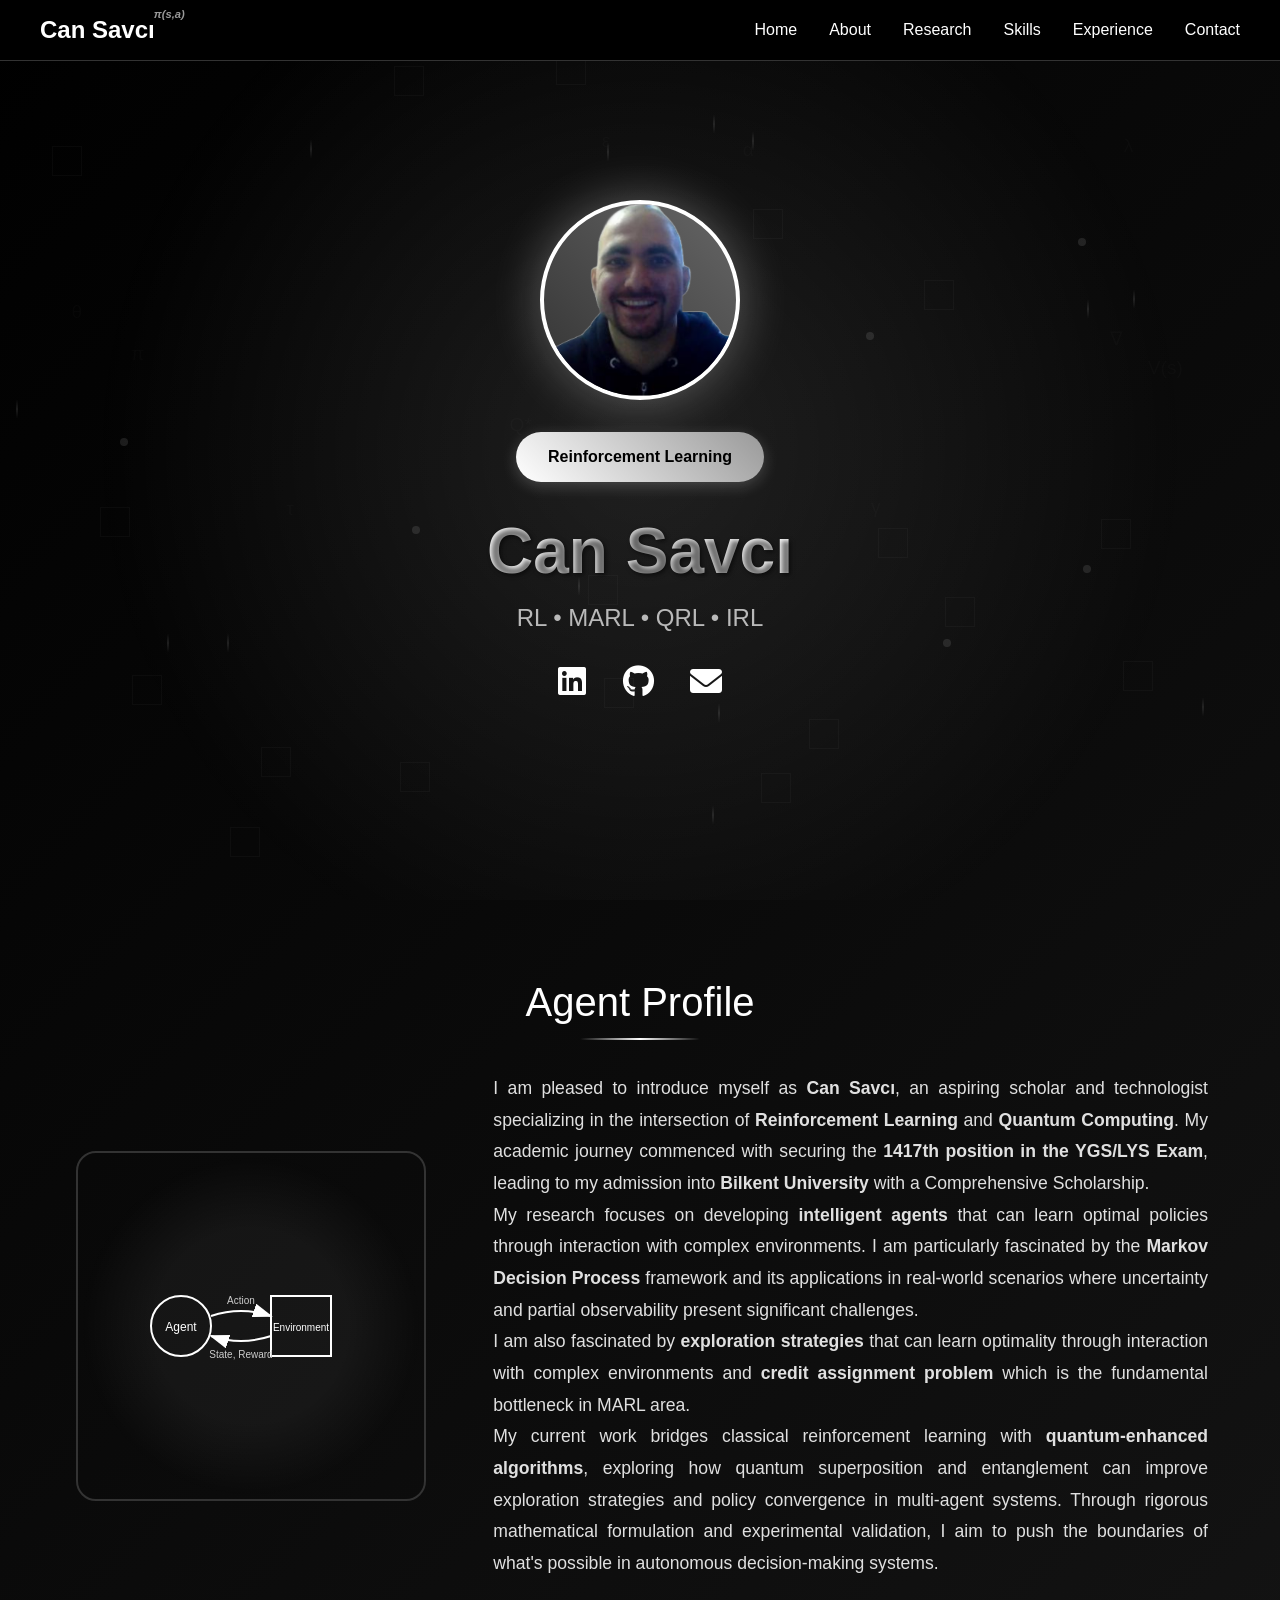
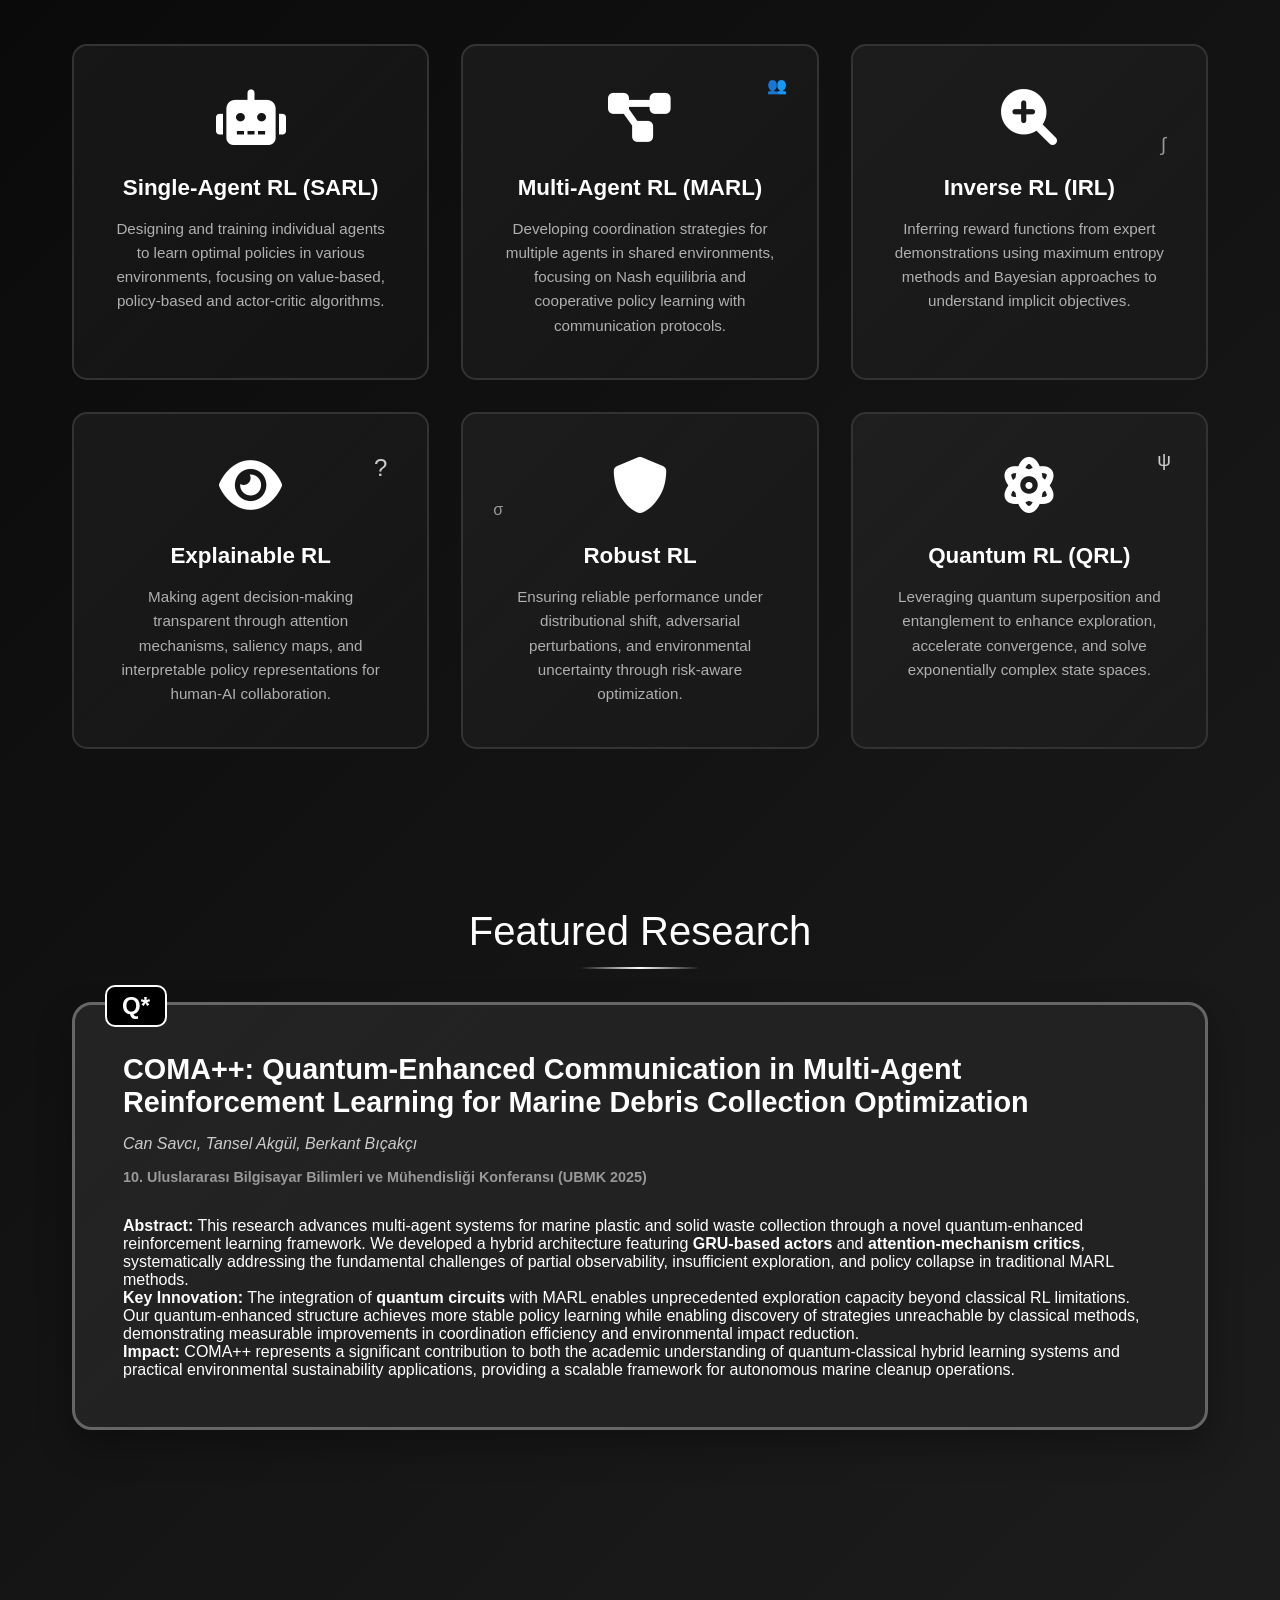
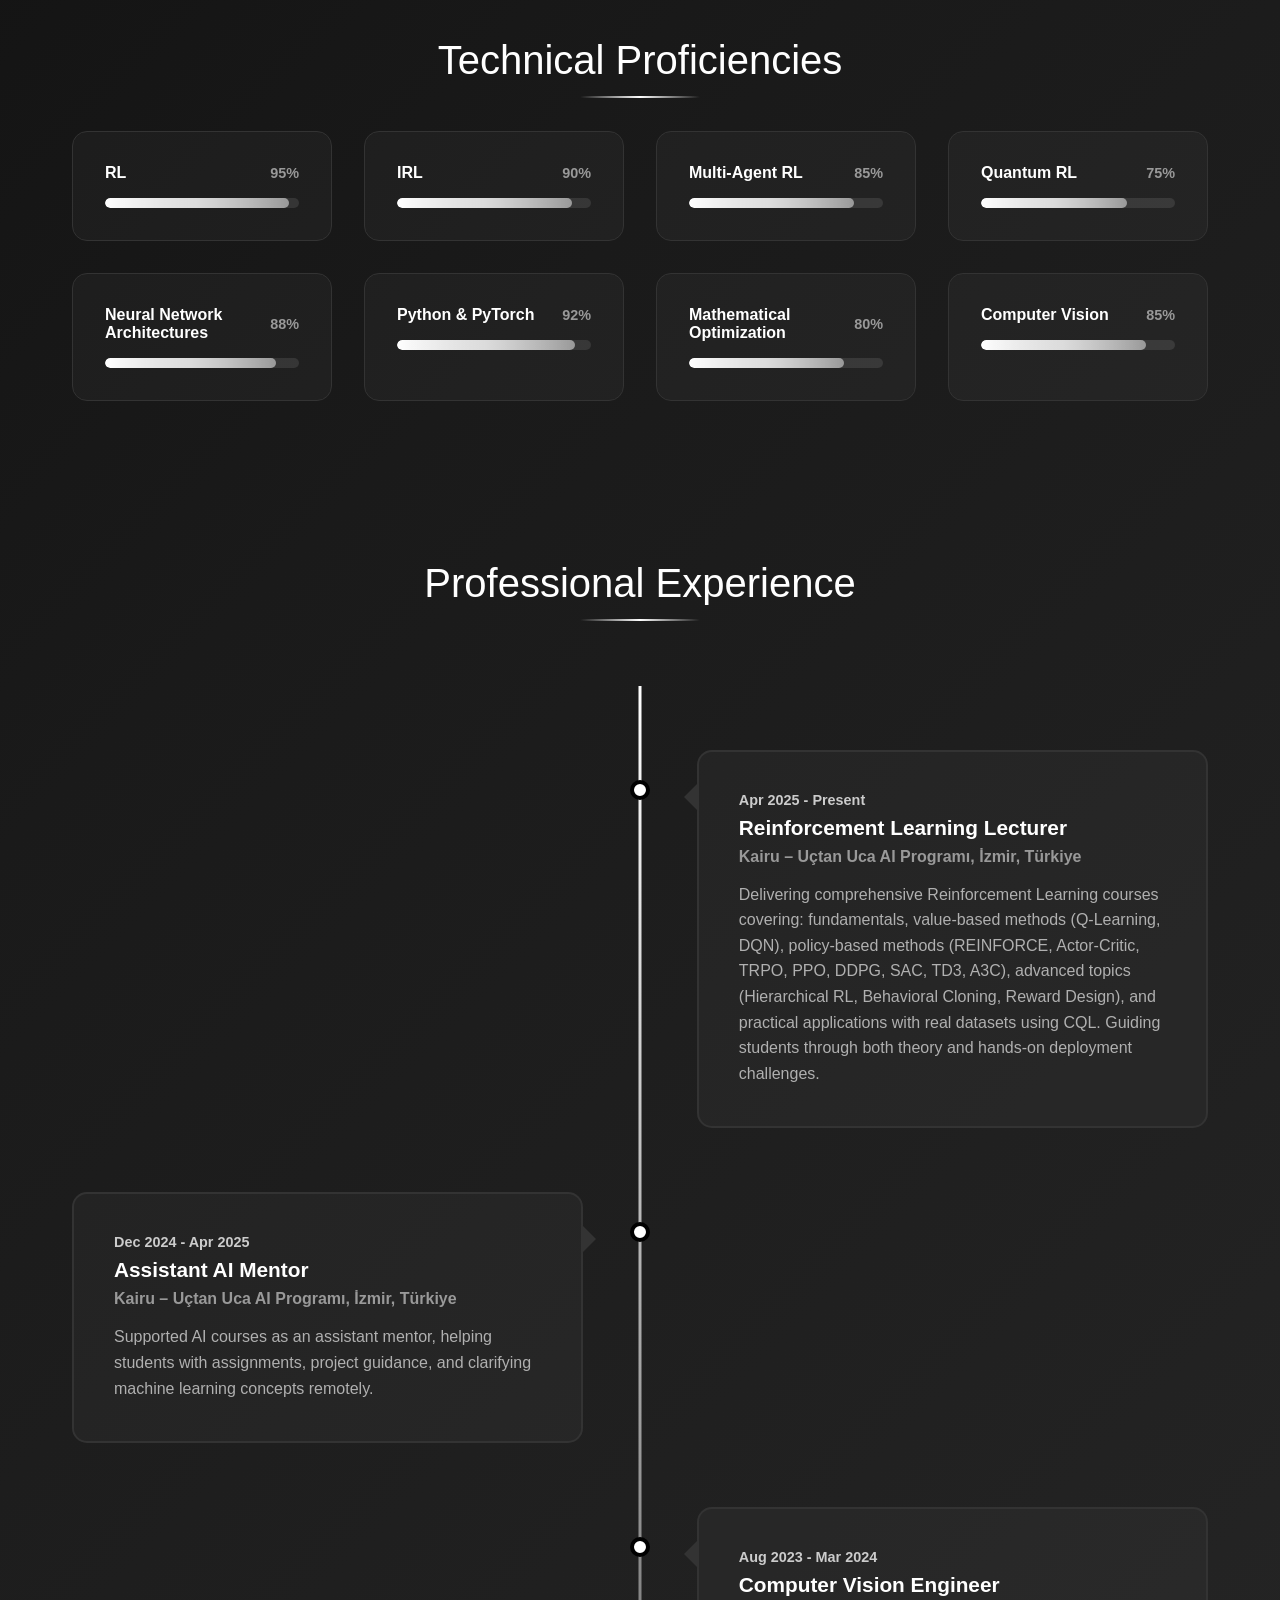
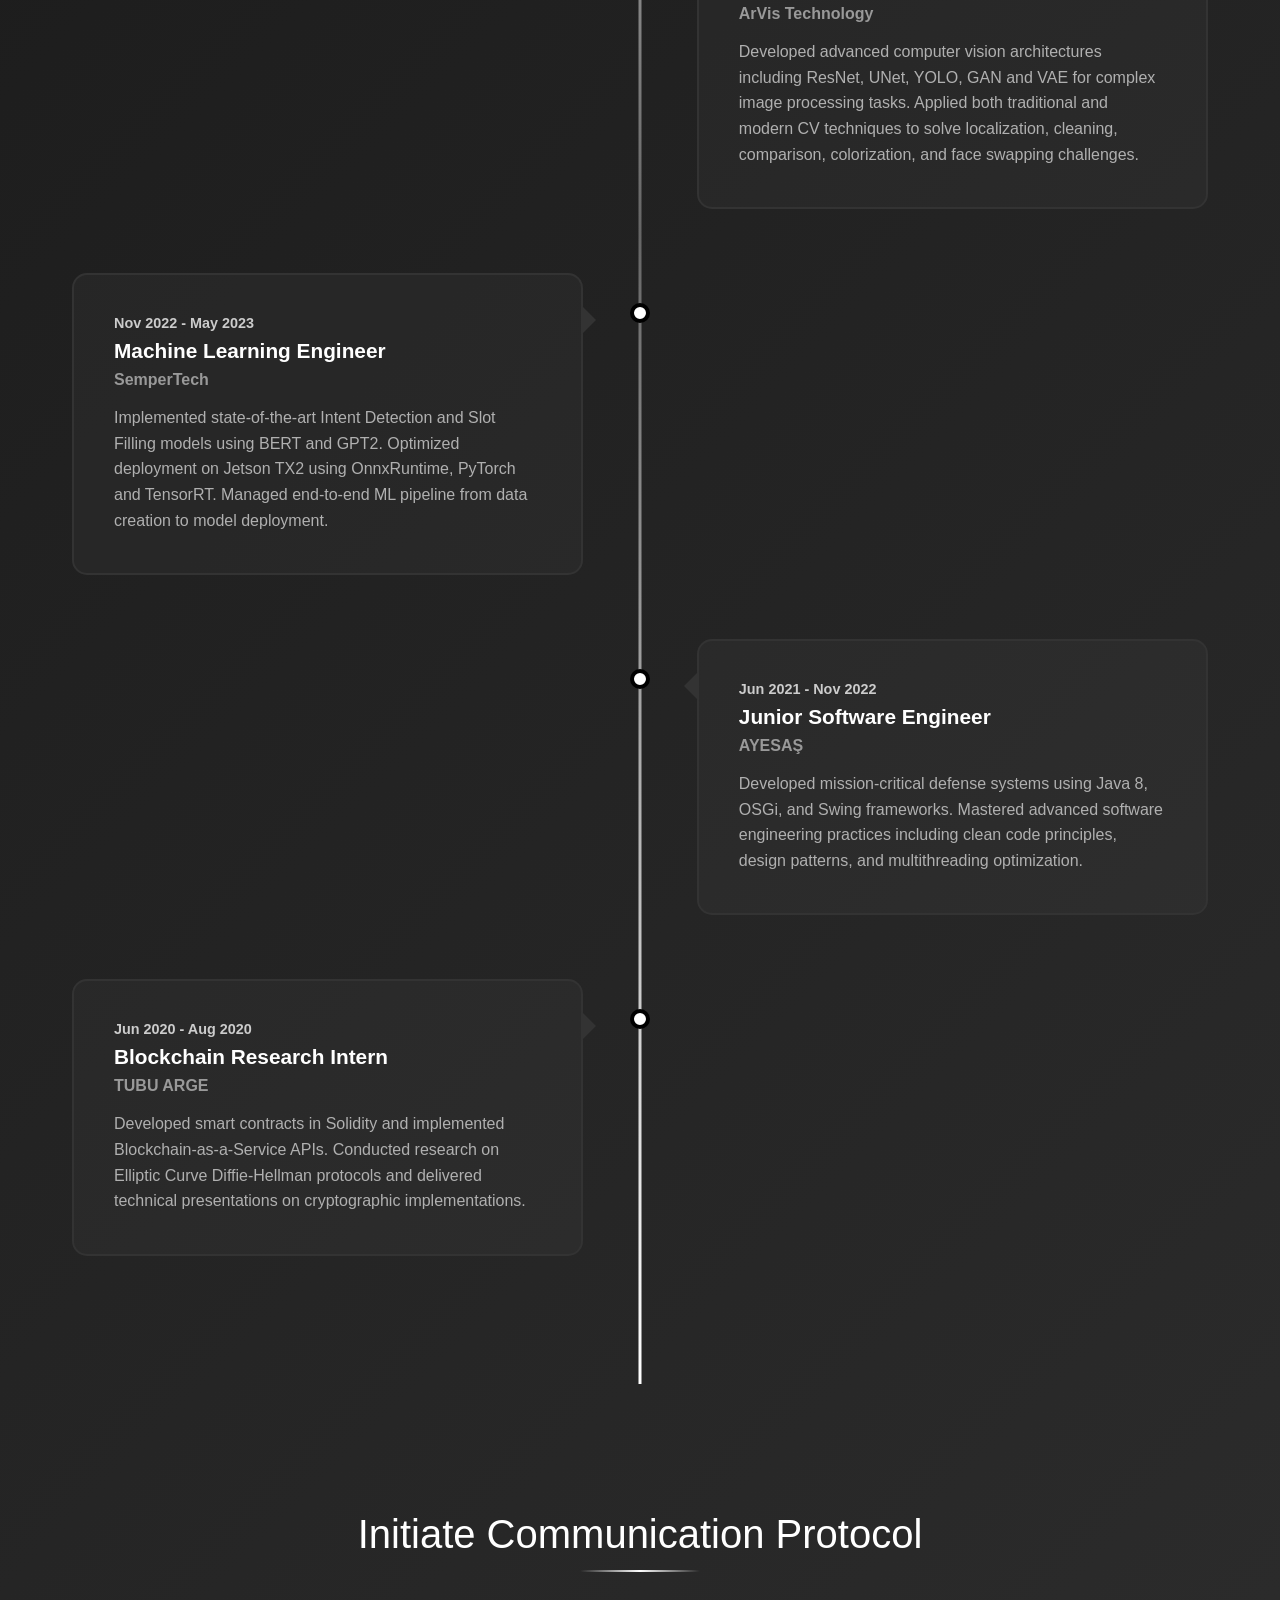
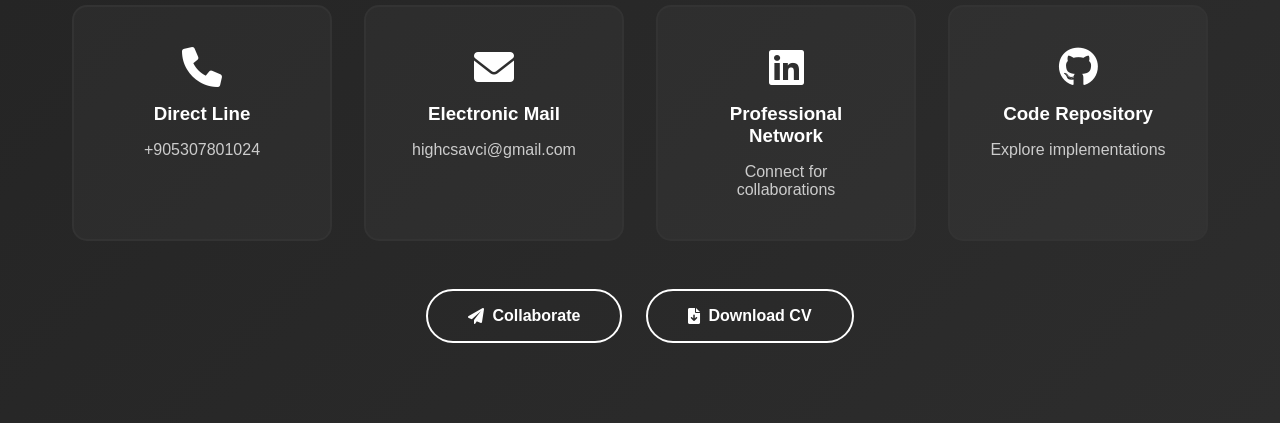
==== commit ca3d81a2: "Update index.html" ====
--- a/index.html
+++ b/index.html
@@ -87,7 +87,7 @@
             <div class="rl-card">
                 <div class="rl-icon sar"><i class="fas fa-robot"></i></div>
                 <h3>Single-Agent RL (SARL)</h3>
-                <p>Designing and training individual agents to learn optimal policies in various environments, focusing on classical algorithms such as Q-Learning, SARSA, and Deep Q-Networks (DQN).</p>
+                <p>Designing and training individual agents to learn optimal policies in various environments, focusing on value-based, policy-based and actor-critic algorithms.</p>
             </div>
             <div class="rl-card">
                 <div class="rl-icon marl"><i class="fas fa-project-diagram"></i></div>
@@ -450,3 +450,4 @@
 
 
 
+
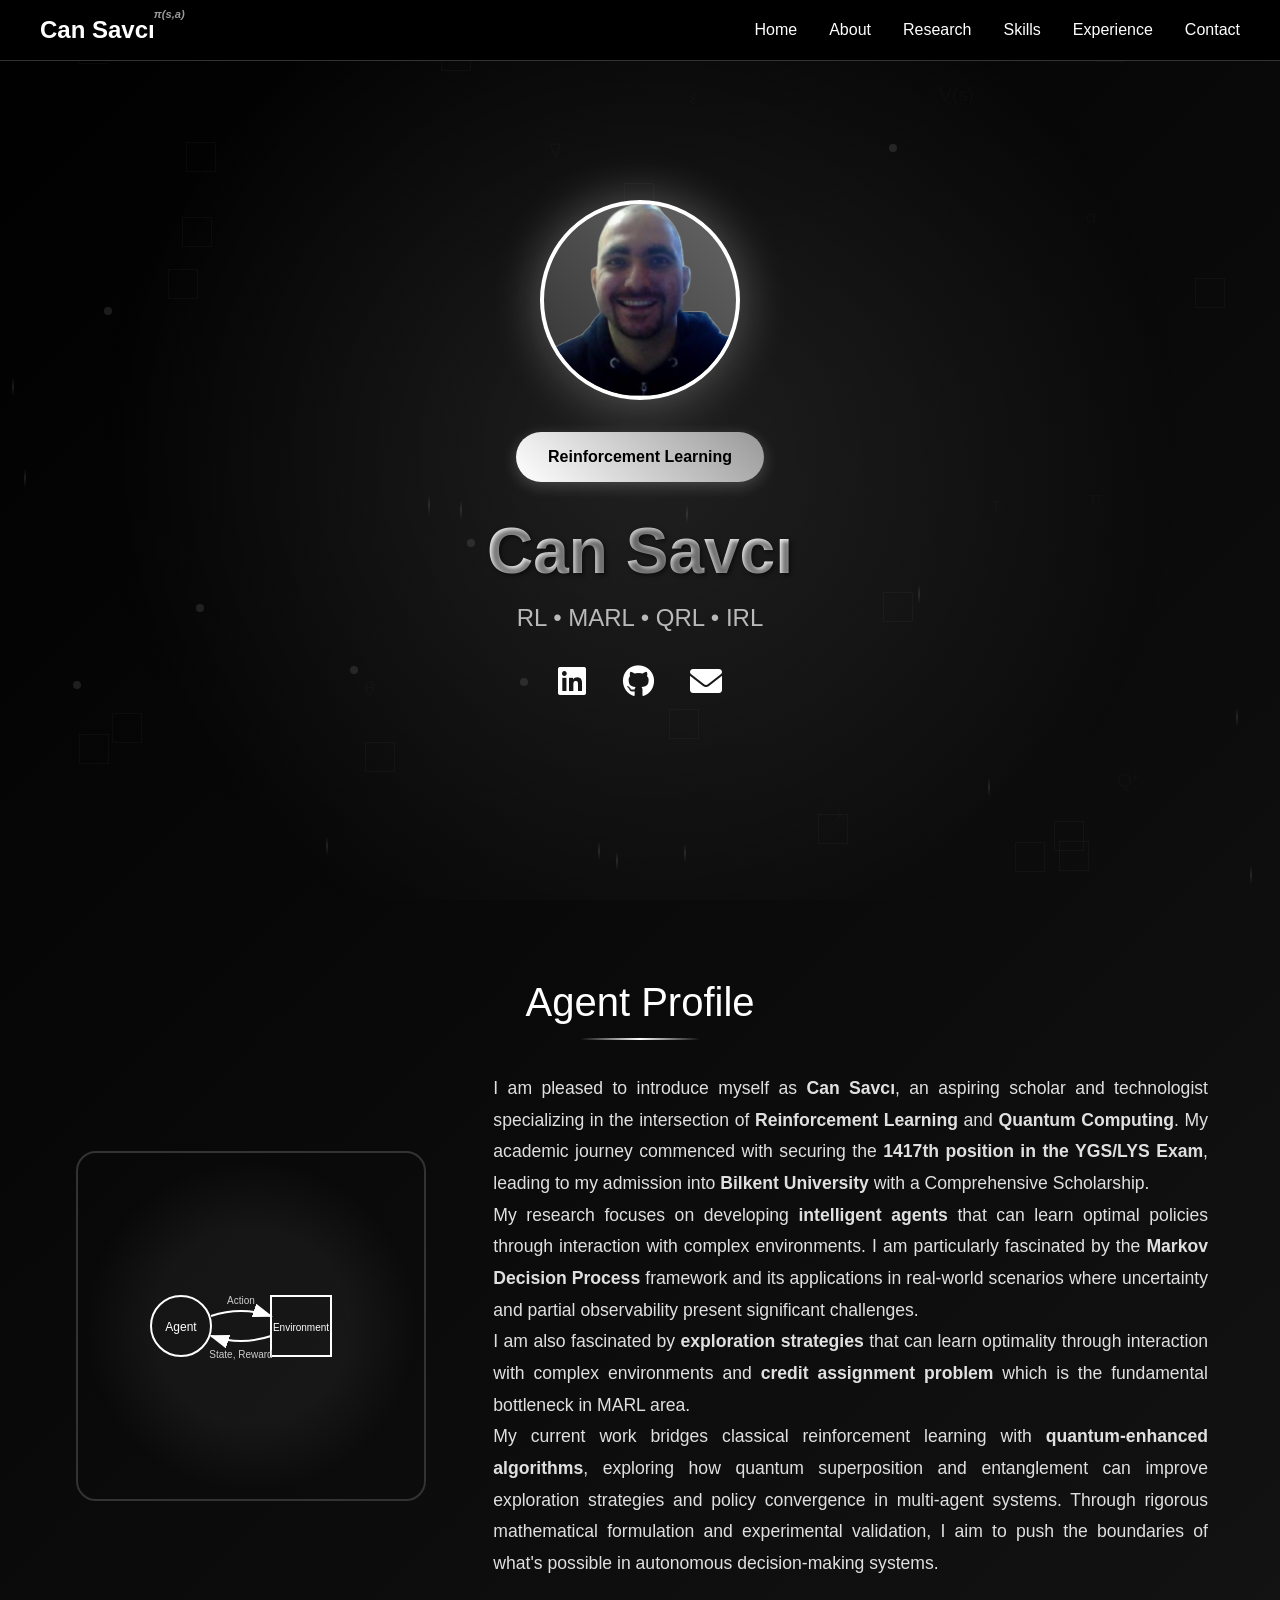
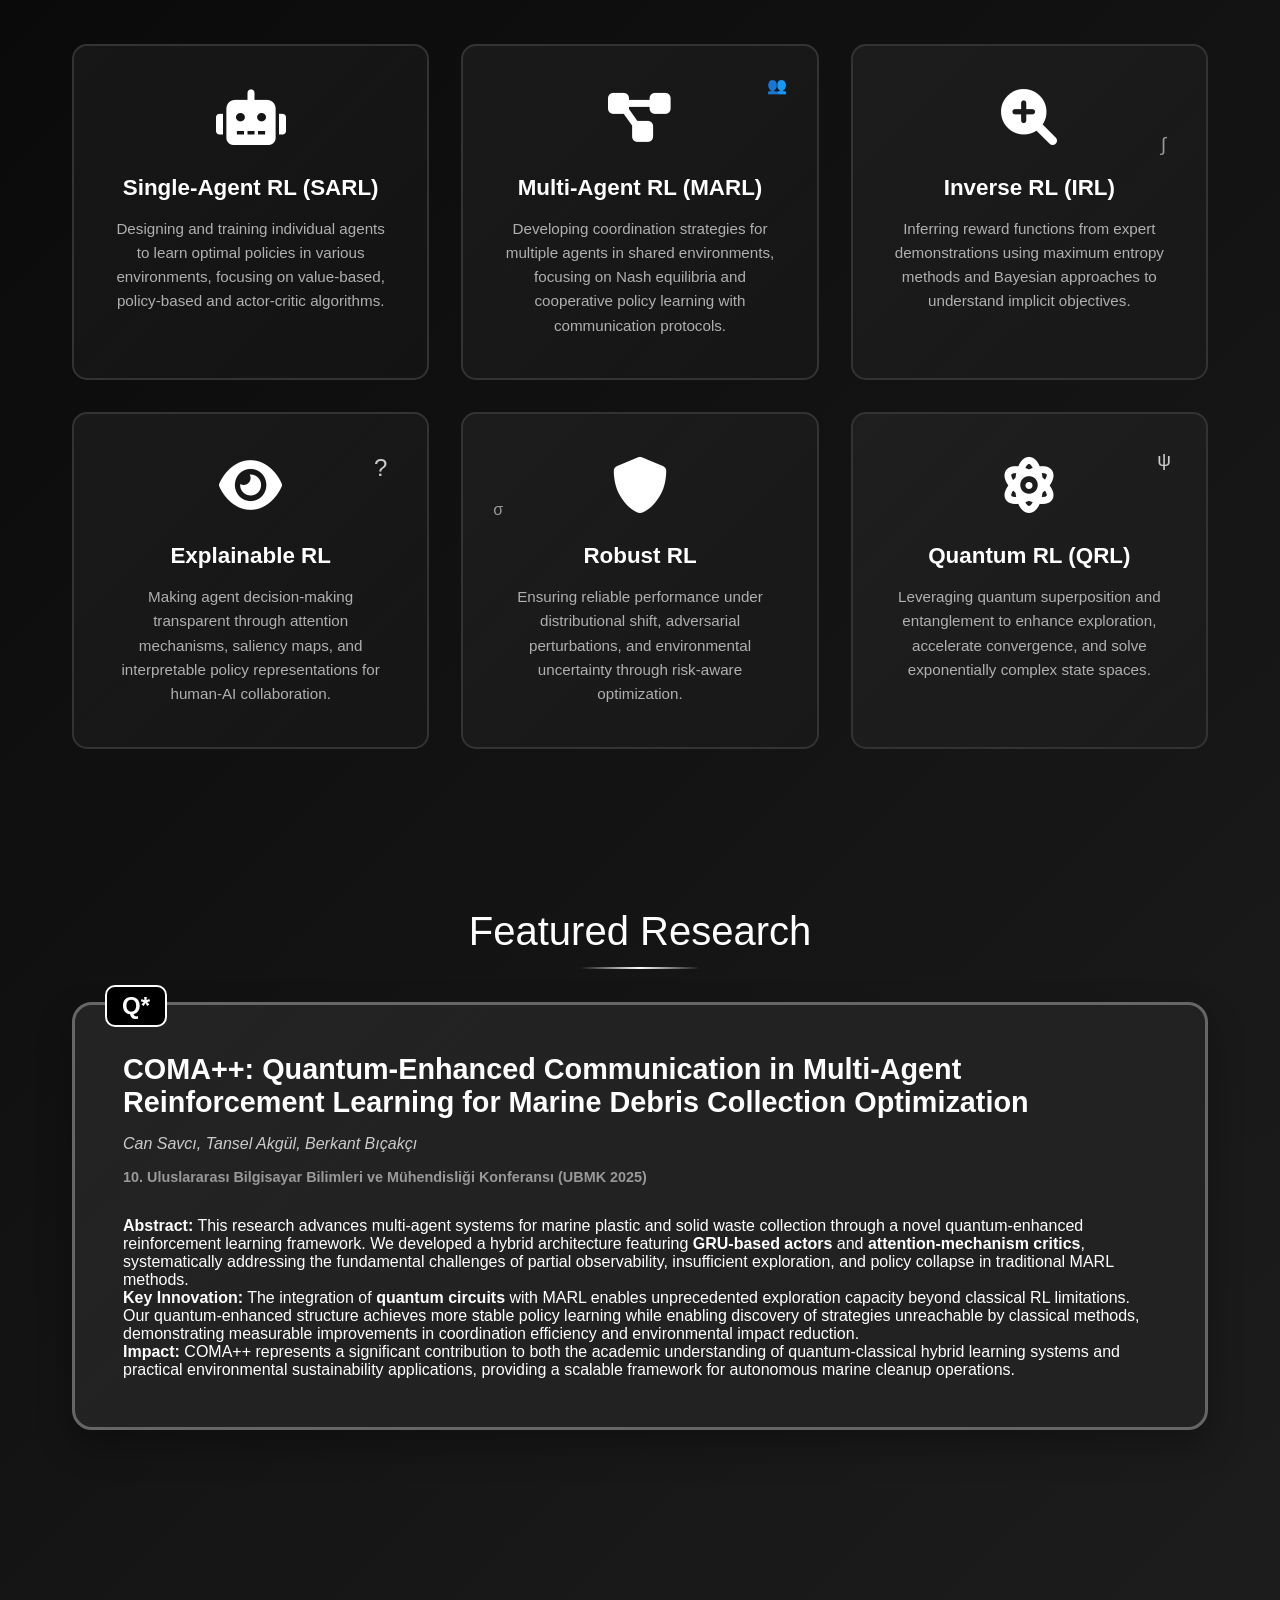
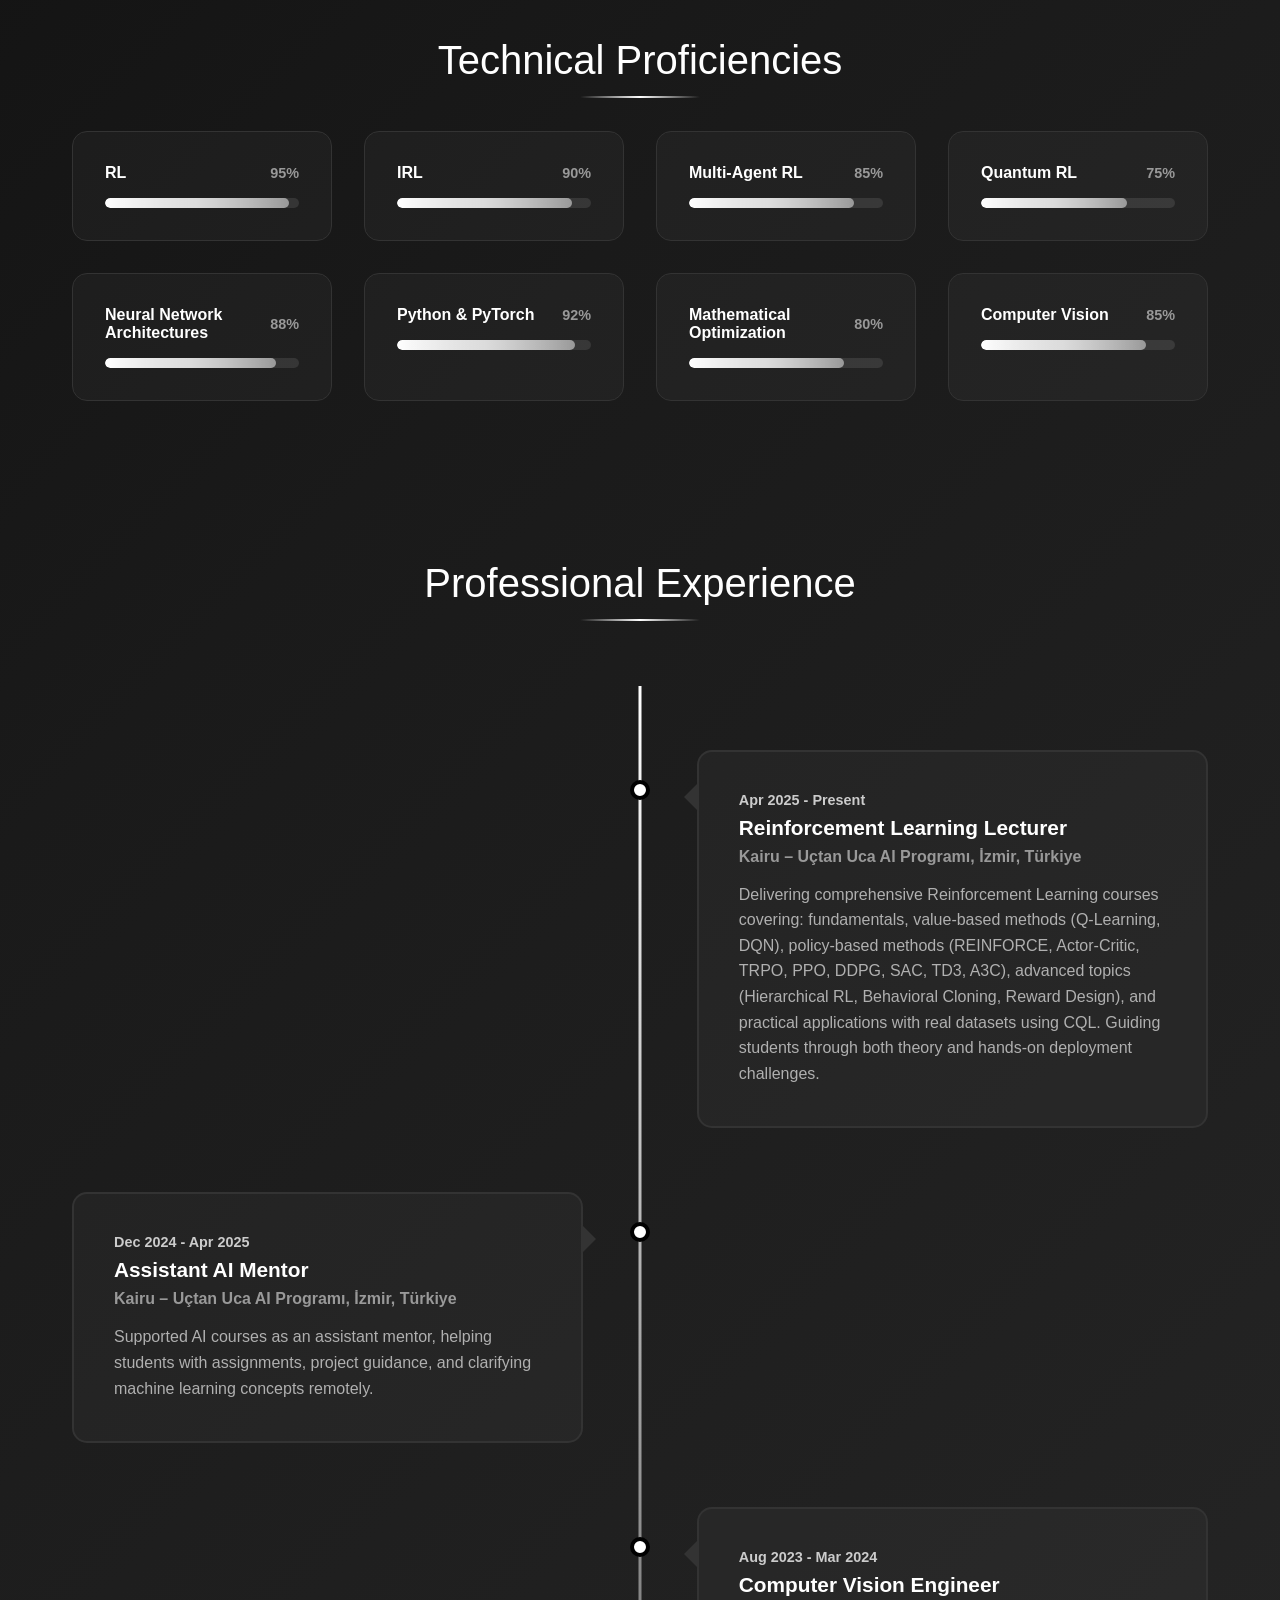
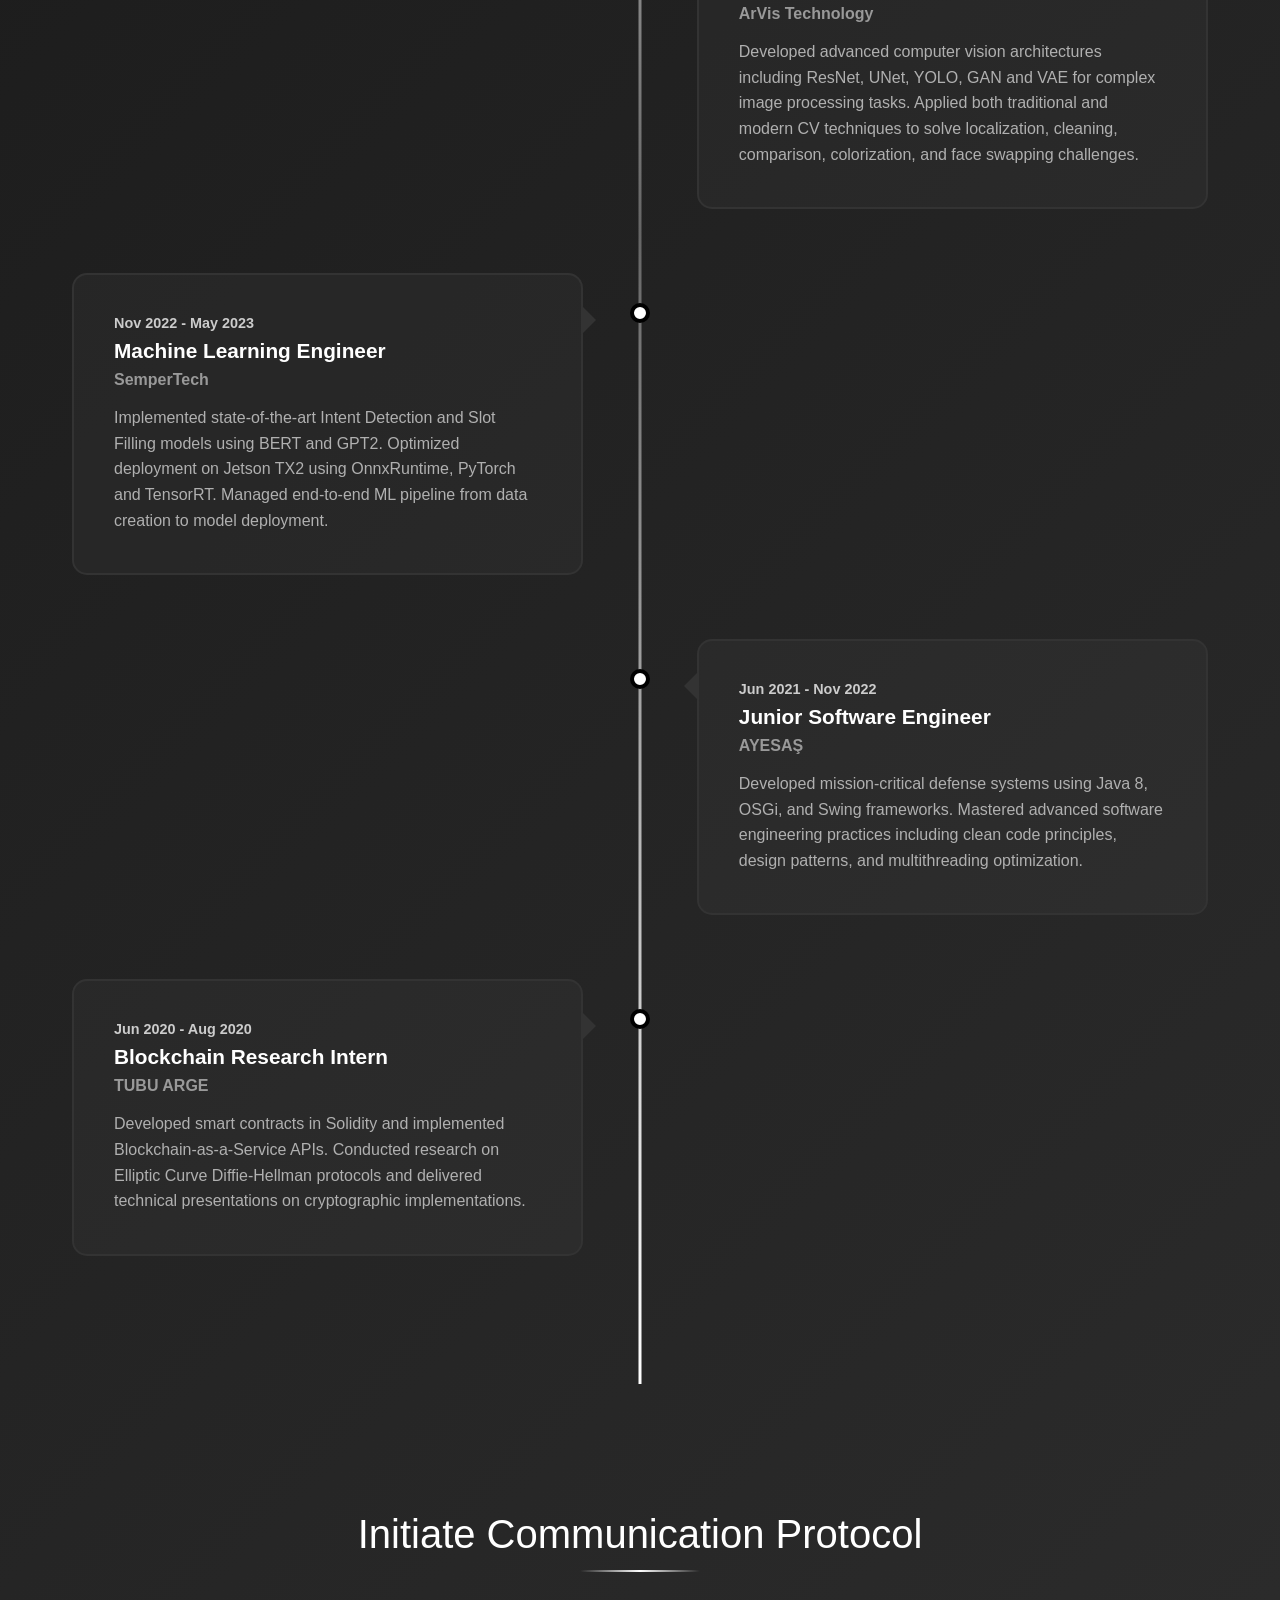
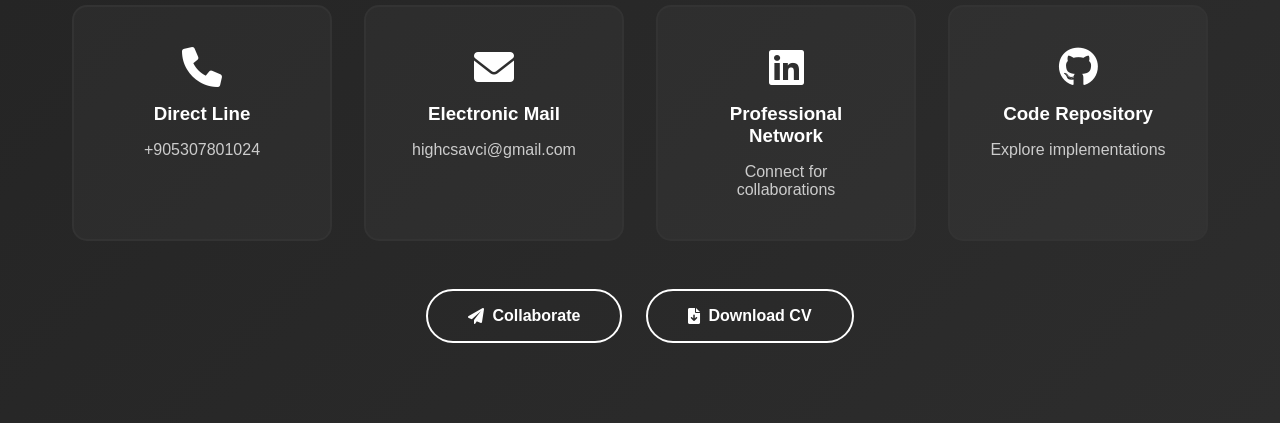
==== commit 652fd4d5: "Update index.html" ====
--- a/index.html
+++ b/index.html
@@ -311,7 +311,7 @@
                 <i class="fas fa-paper-plane"></i>
                 <span>Collaborate</span>
             </a>
-            <a href="images/can_savci_030424.pdf" class="btn">
+            <a href="images/can_savci_101025.pdf" class="btn">
                 <i class="fas fa-file-download"></i>
                 <span>Download CV</span>
             </a>
@@ -451,3 +451,4 @@
 
 
 
+
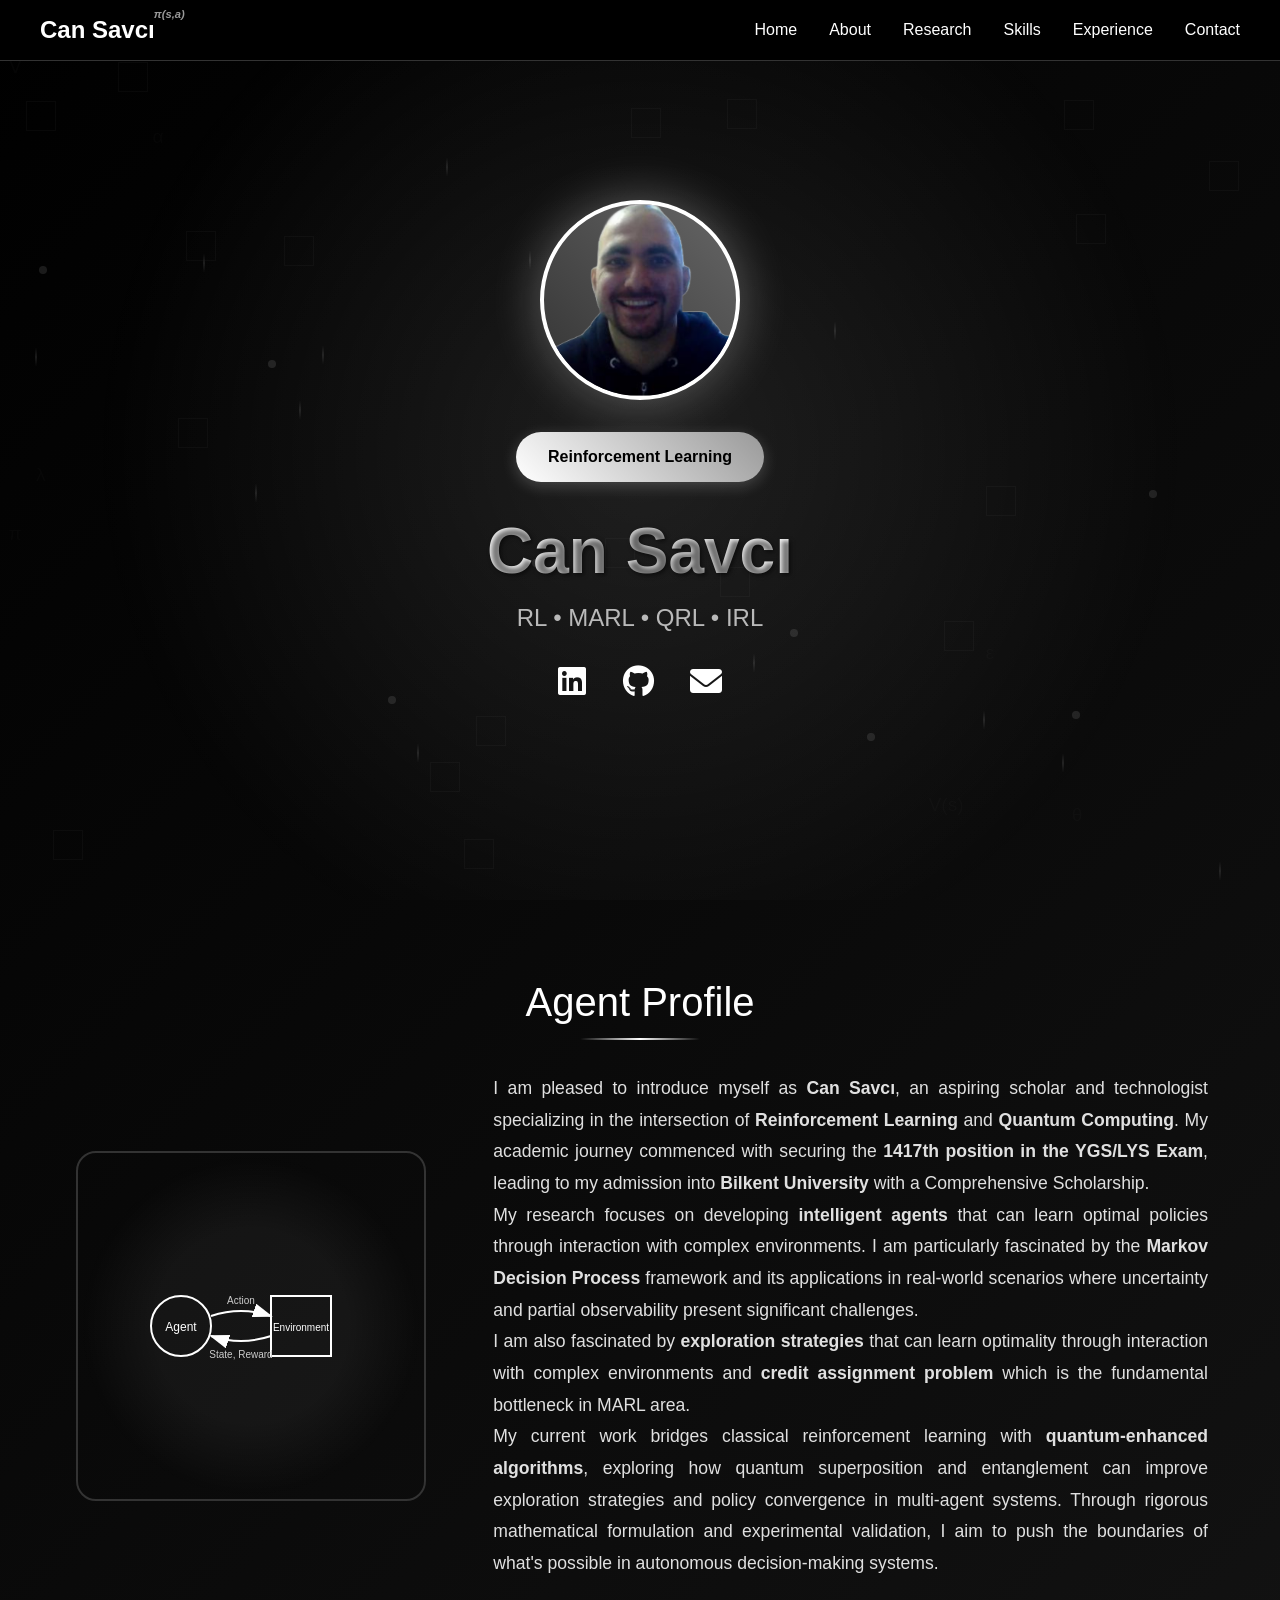
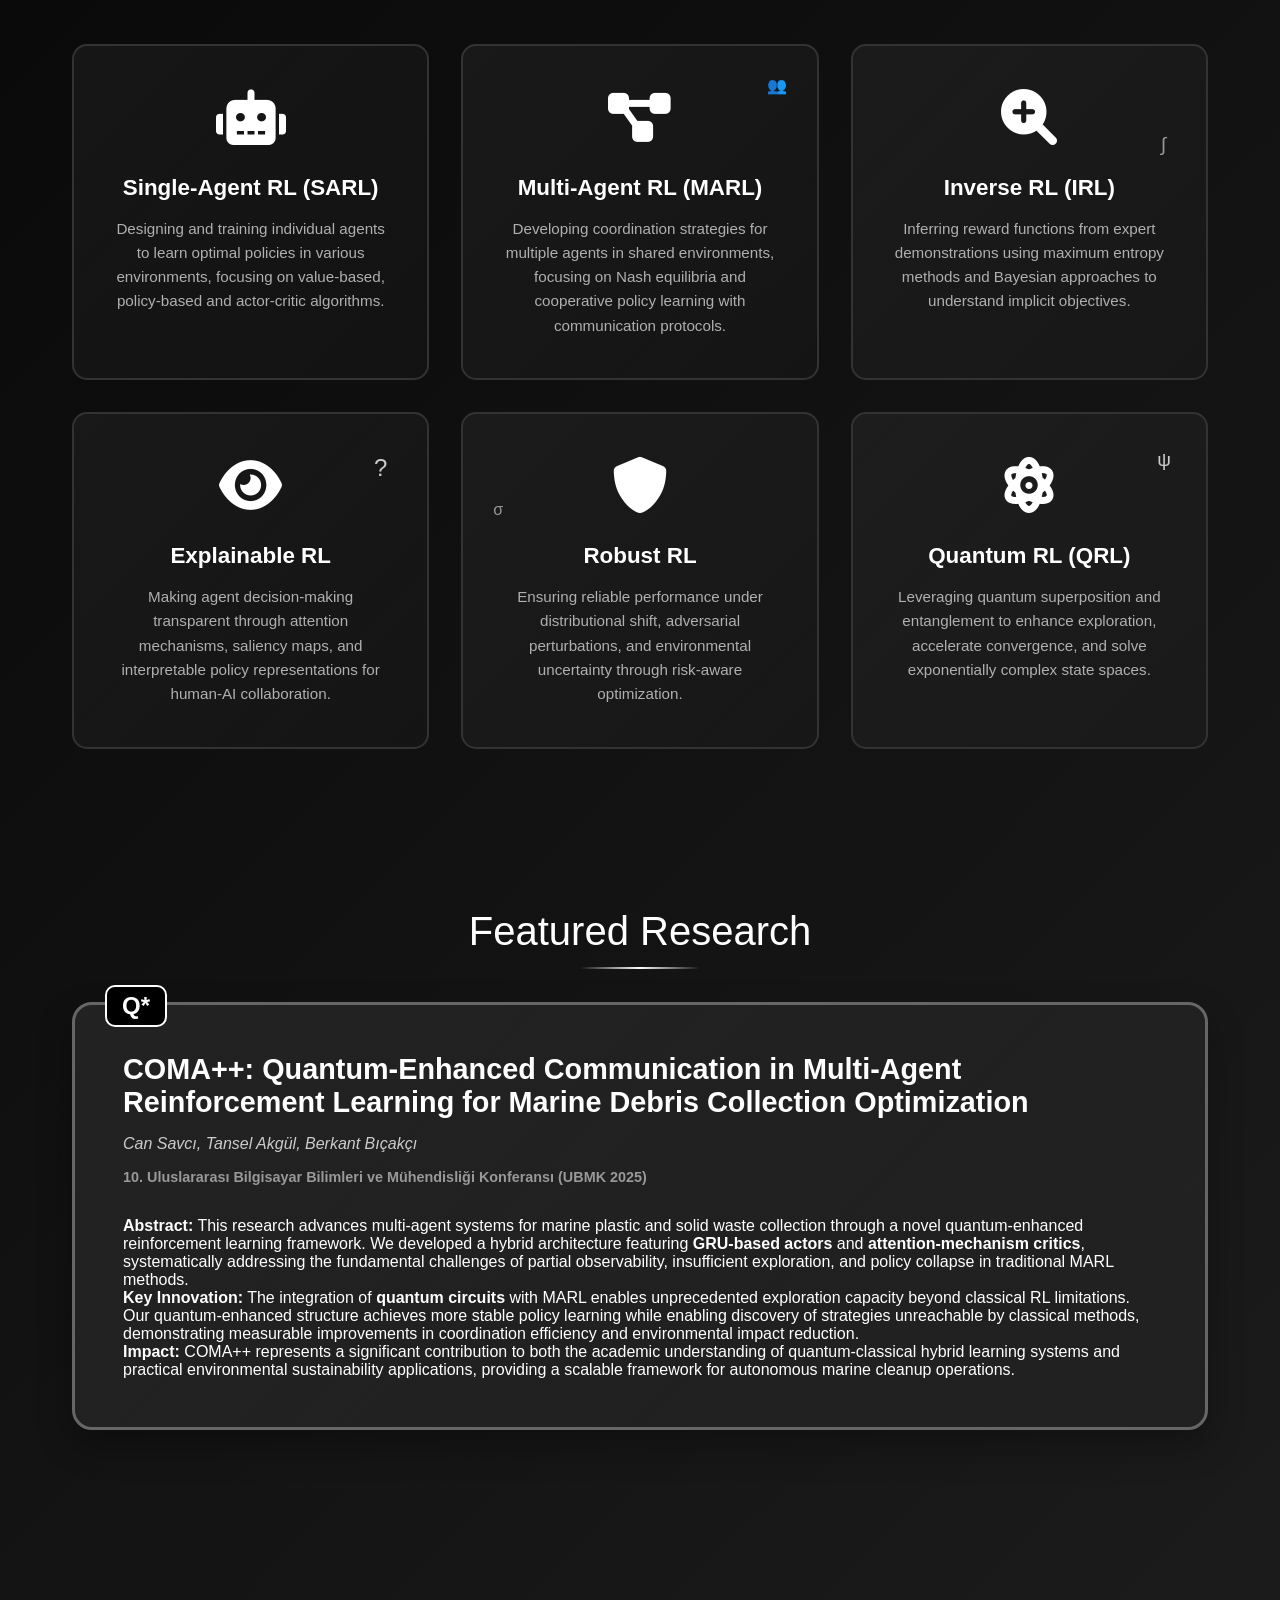
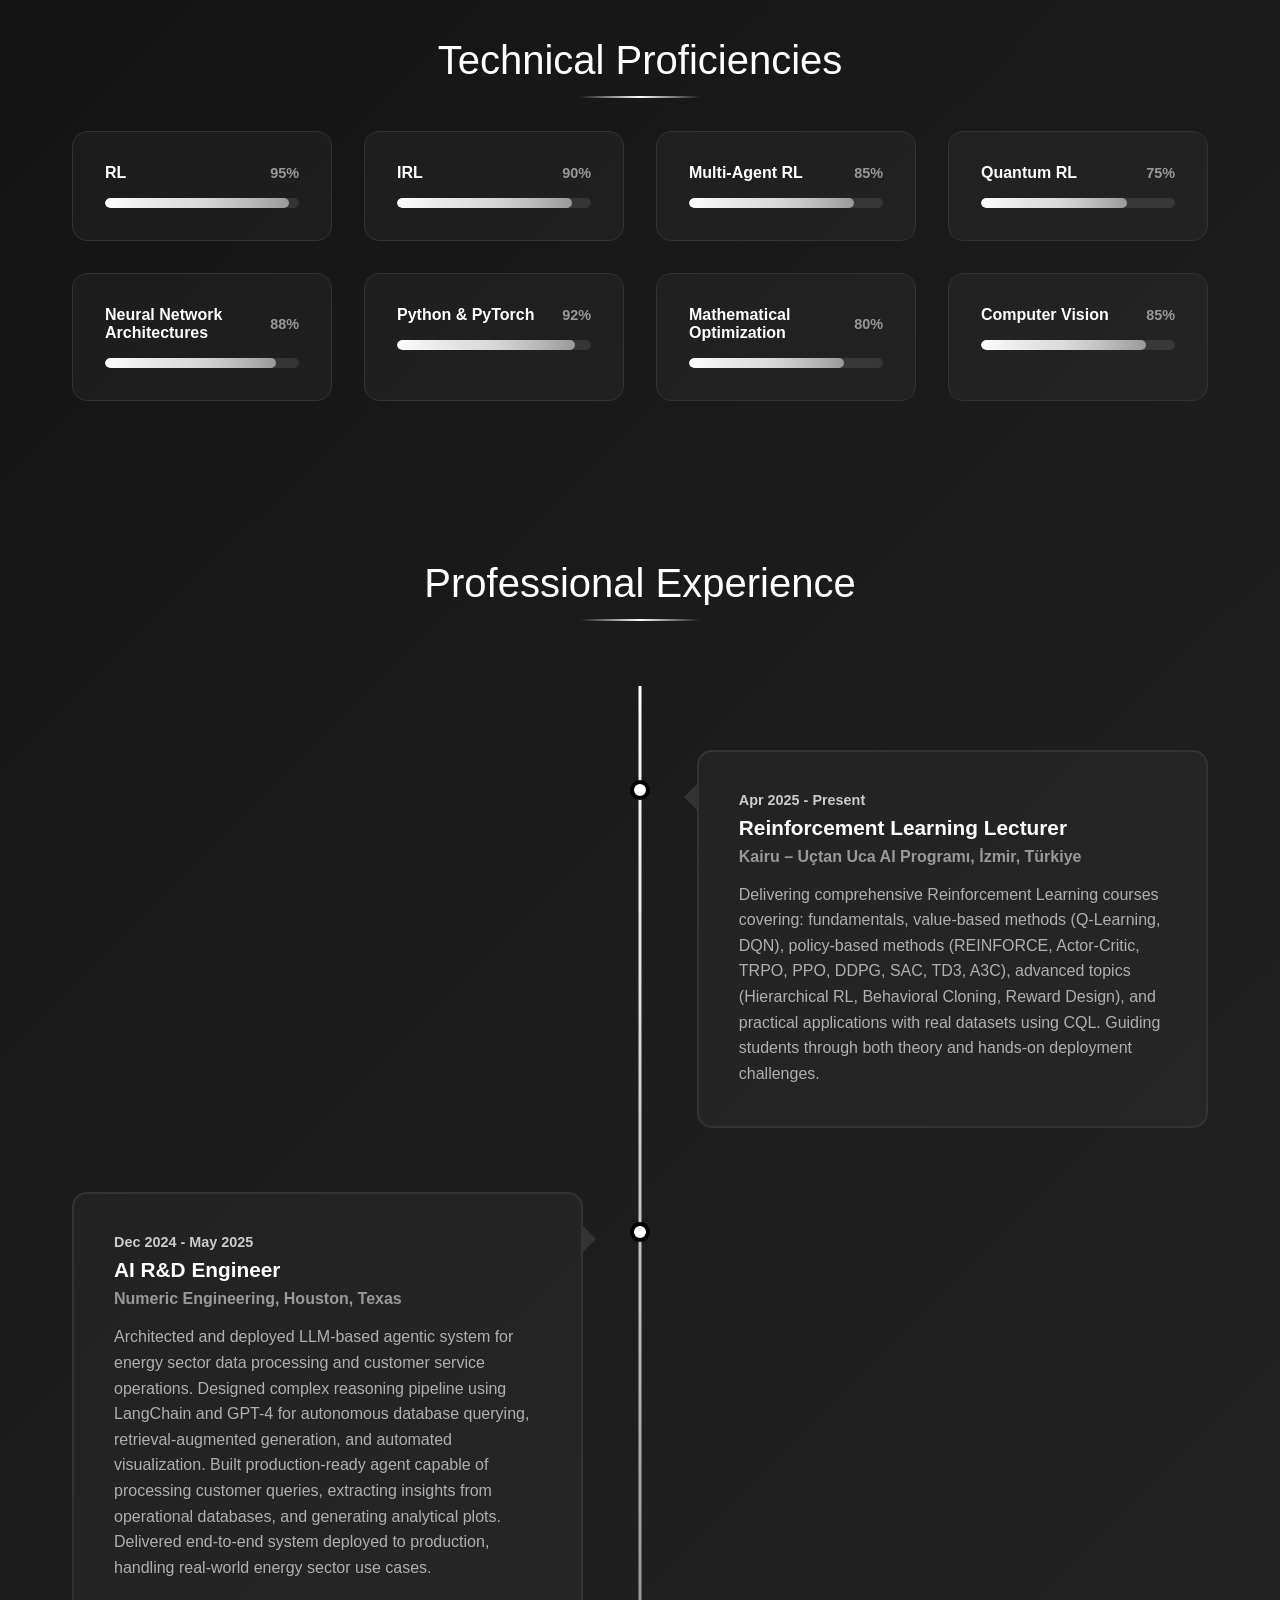
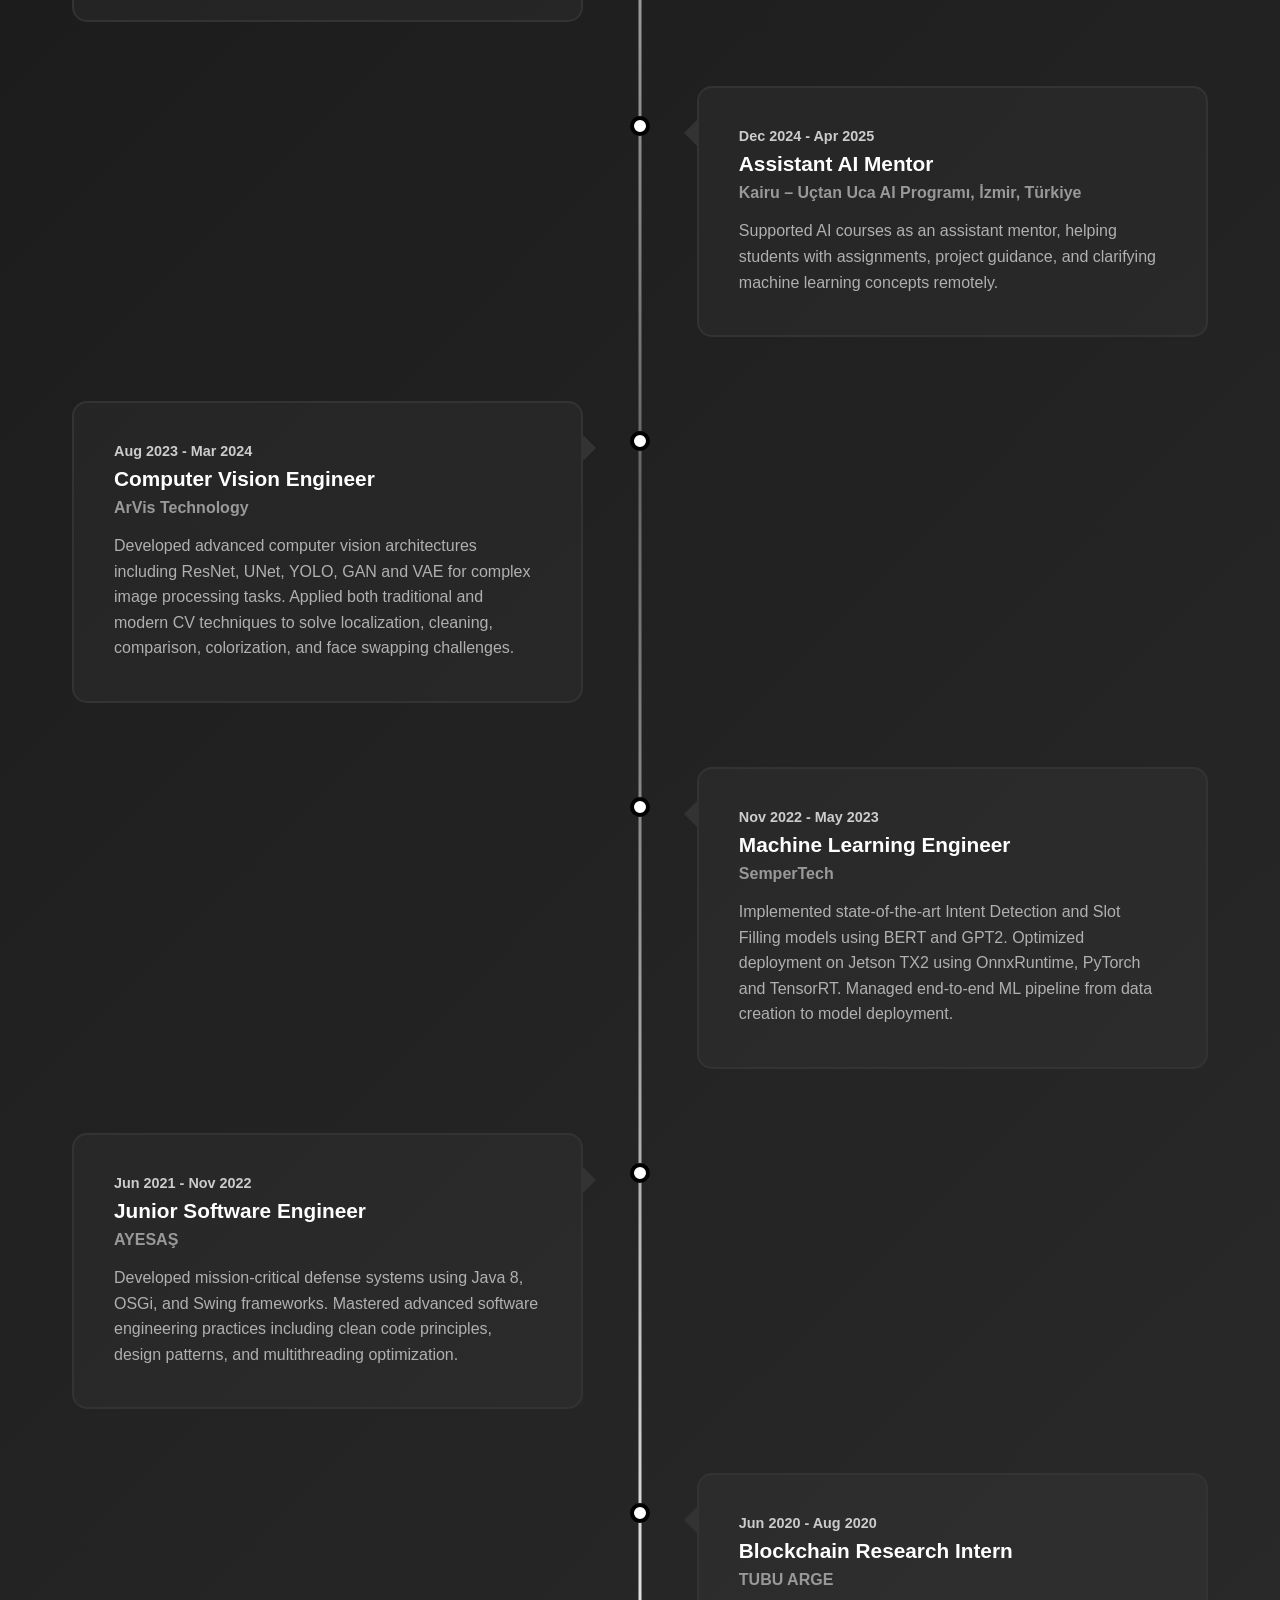
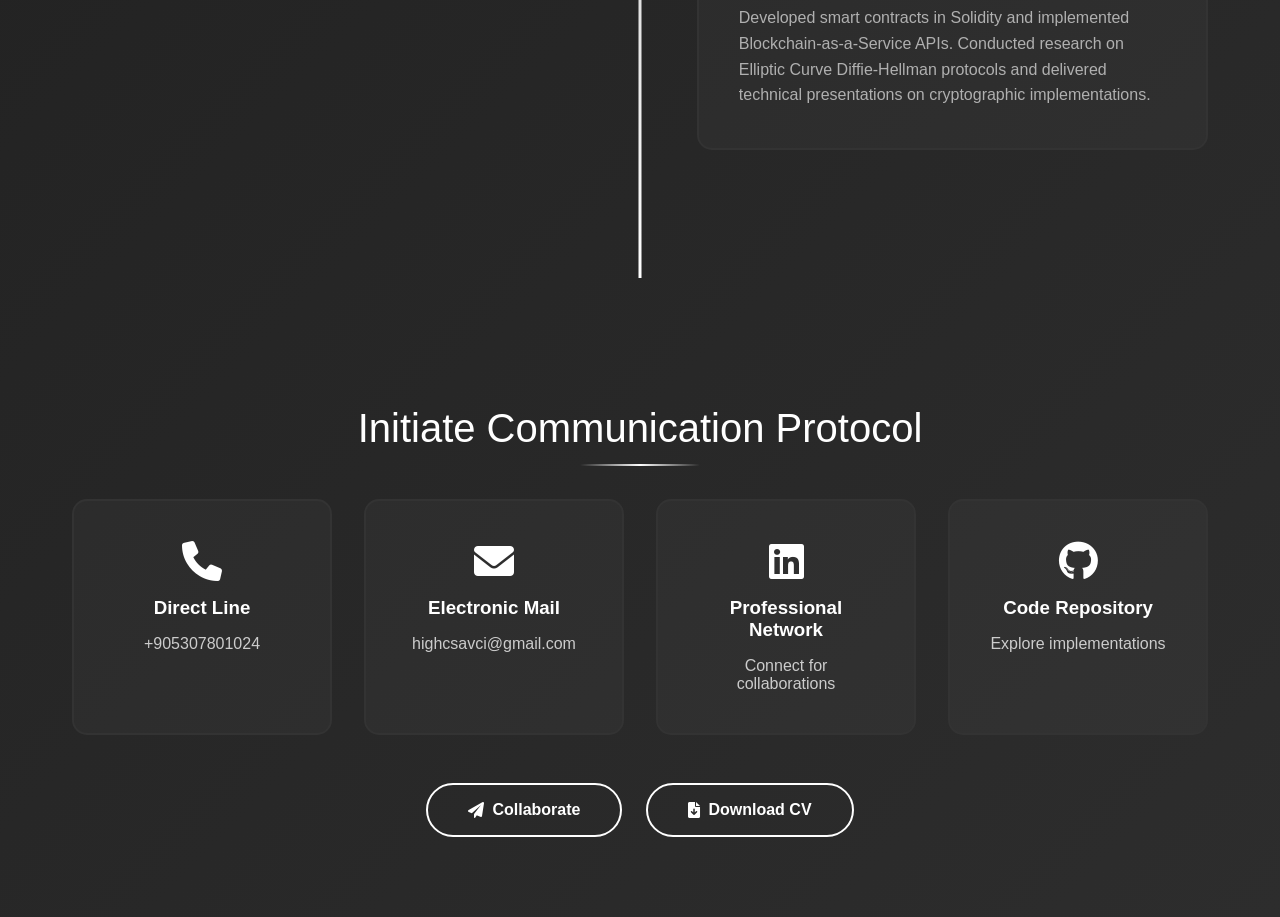
==== commit a969219f: "Added the experience" ====
--- a/index.html
+++ b/index.html
@@ -230,7 +230,20 @@
                     </p>
                 </div>
             </div>
-            
+            <div class="timeline-item">
+                <div class="timeline-node"></div>
+                <div class="timeline-content">
+                    <div class="timeline-date">Dec 2024 - May 2025</div>
+                    <h3 class="timeline-title">AI R&D Engineer</h3>
+                    <div class="timeline-company">Numeric Engineering, Houston, Texas</div>
+                    <p class="timeline-description">
+                        Architected and deployed LLM-based agentic system for energy sector data processing and customer service operations.
+                        Designed complex reasoning pipeline using LangChain and GPT-4 for autonomous database querying, retrieval-augmented generation, and automated visualization.
+                        Built production-ready agent capable of processing customer queries, extracting insights from operational databases, and generating analytical plots.
+                        Delivered end-to-end system deployed to production, handling real-world energy sector use cases.
+                    </p>
+                </div>
+            </div>
             <div class="timeline-item">
                 <div class="timeline-node"></div>
                 <div class="timeline-content">
@@ -452,3 +465,4 @@
 
 
 
+
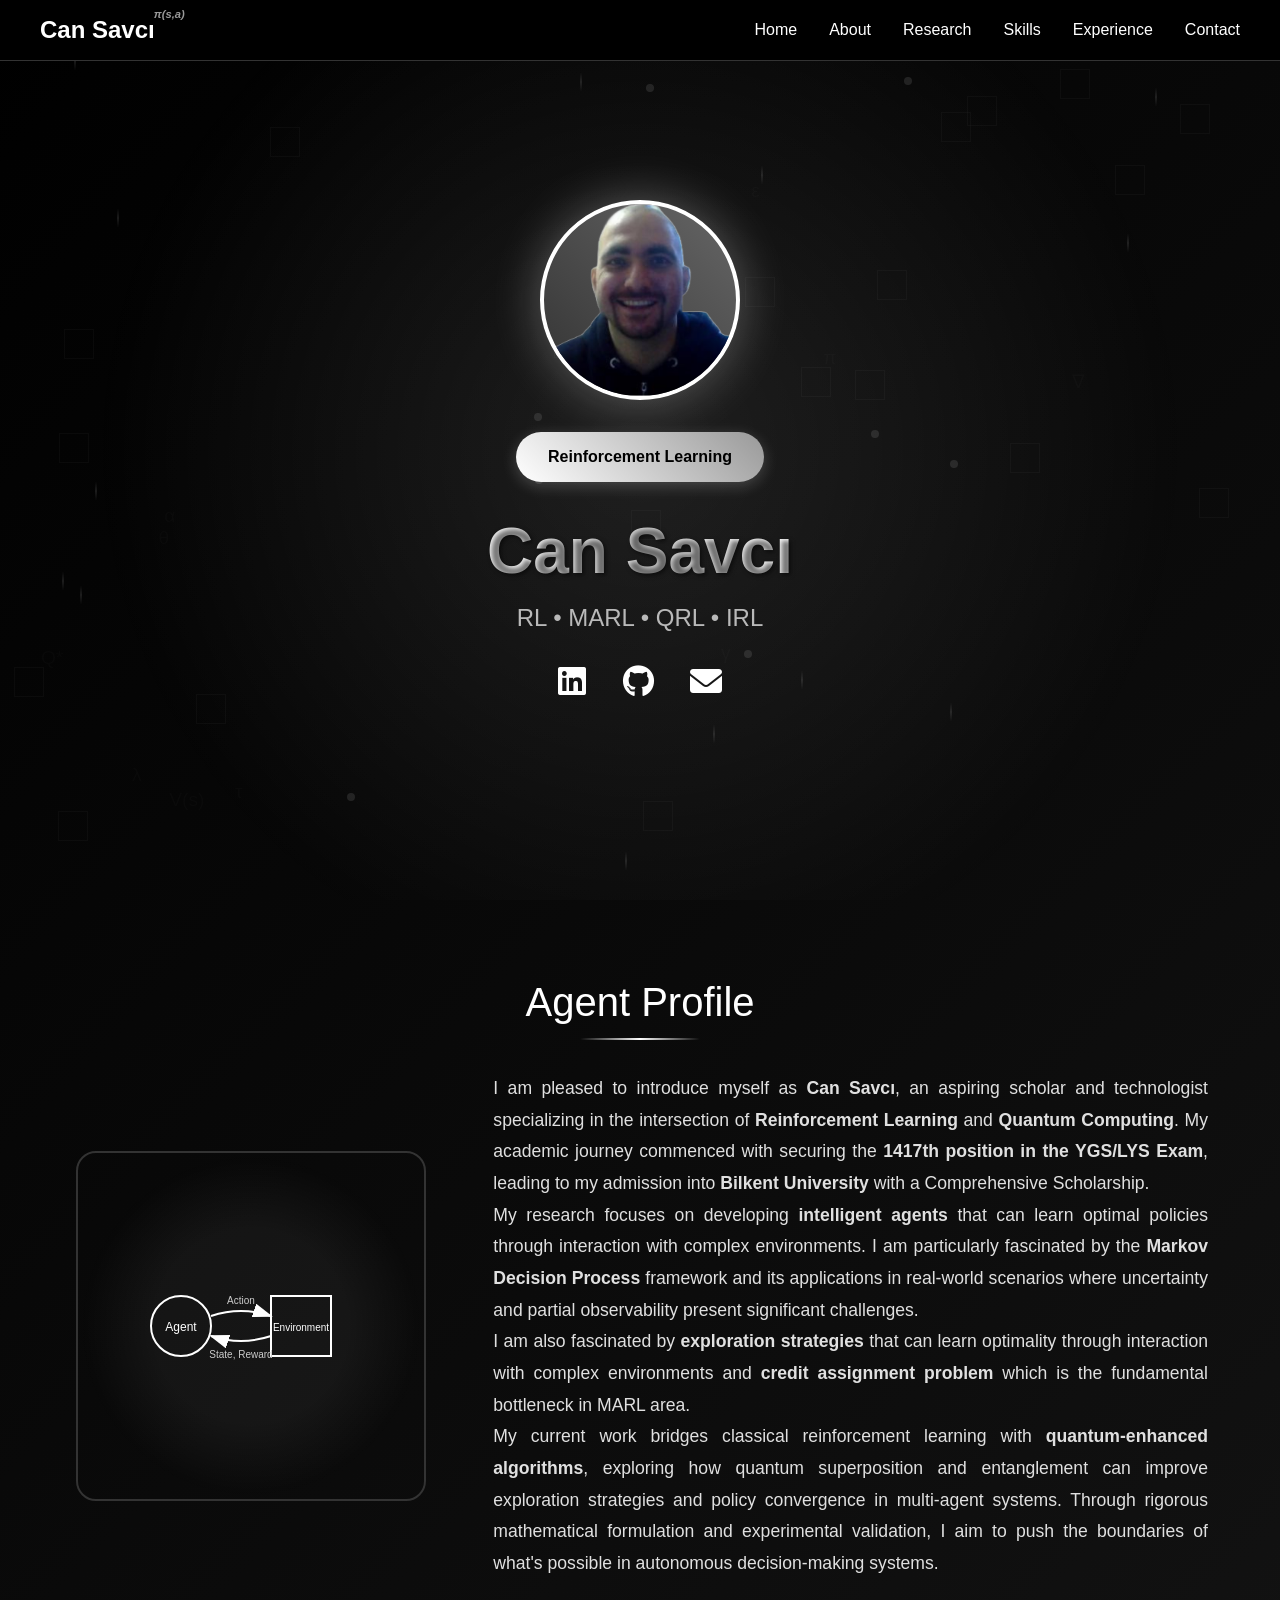
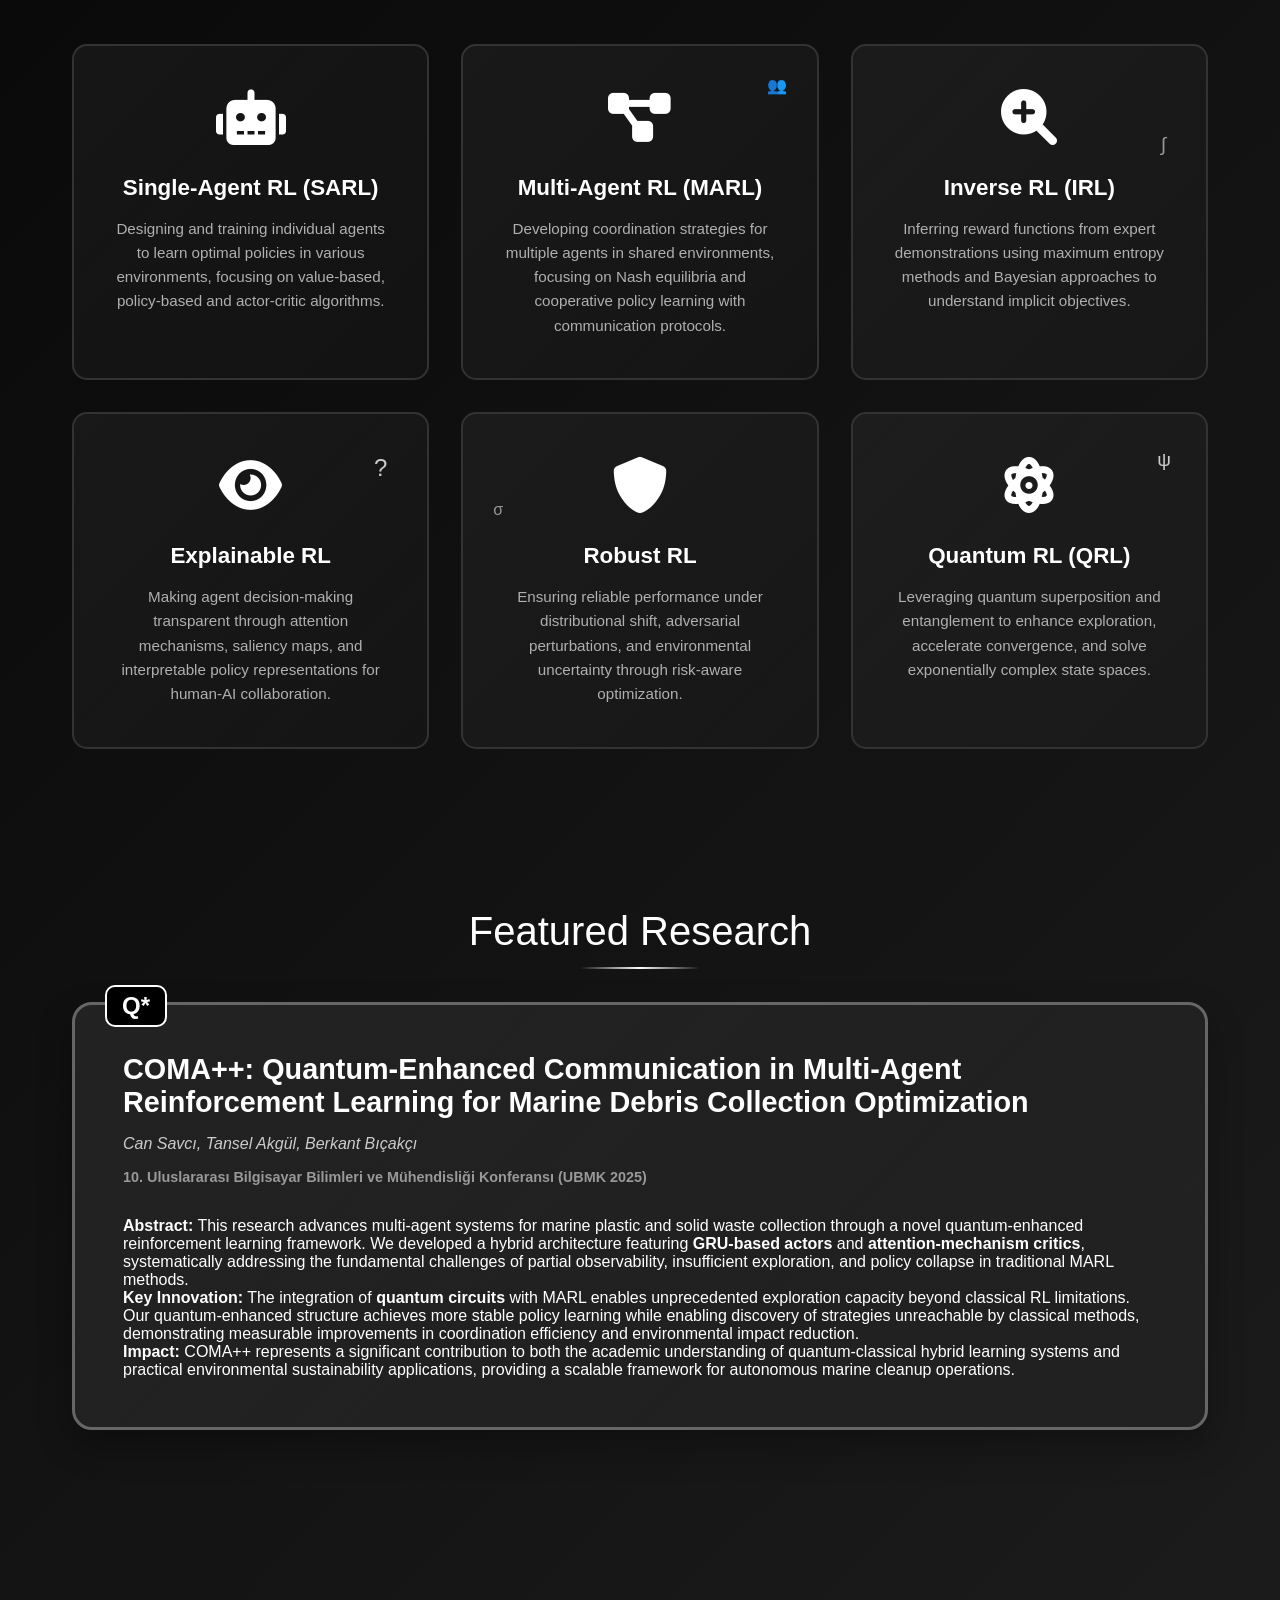
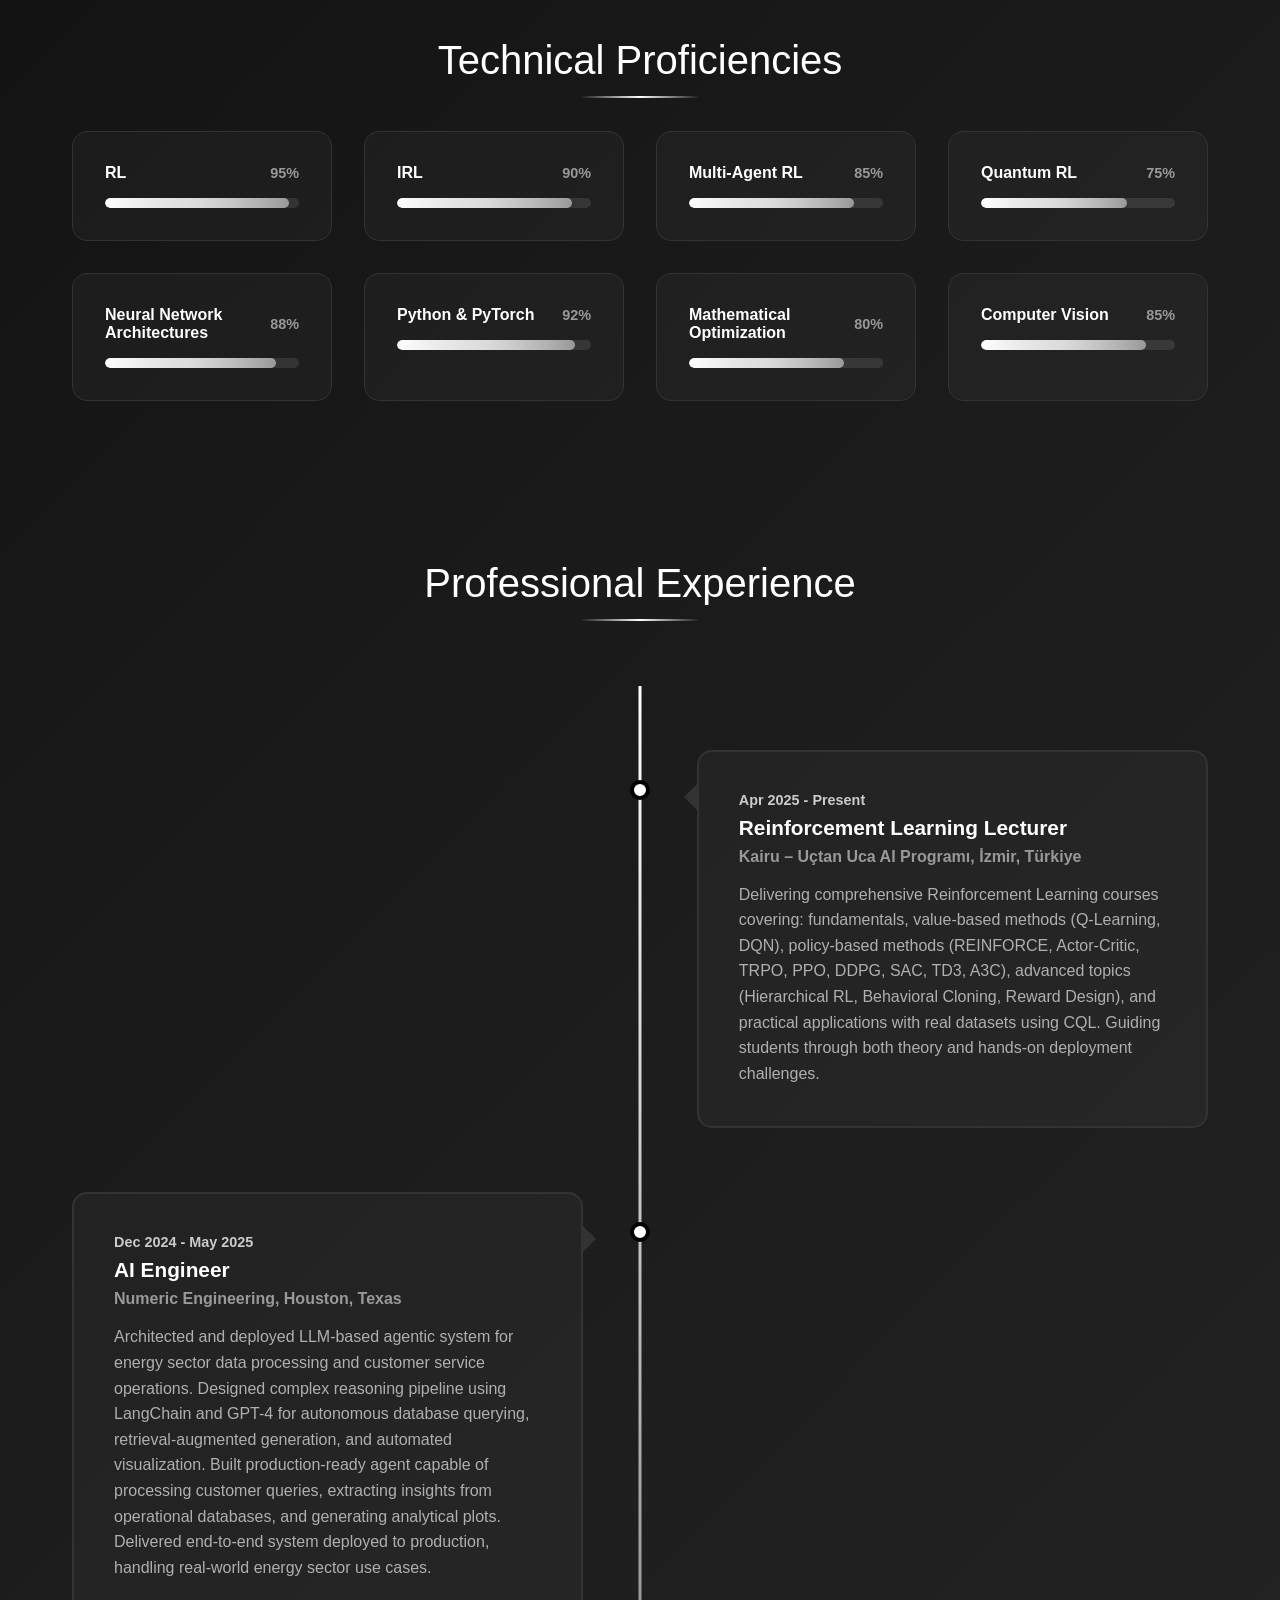
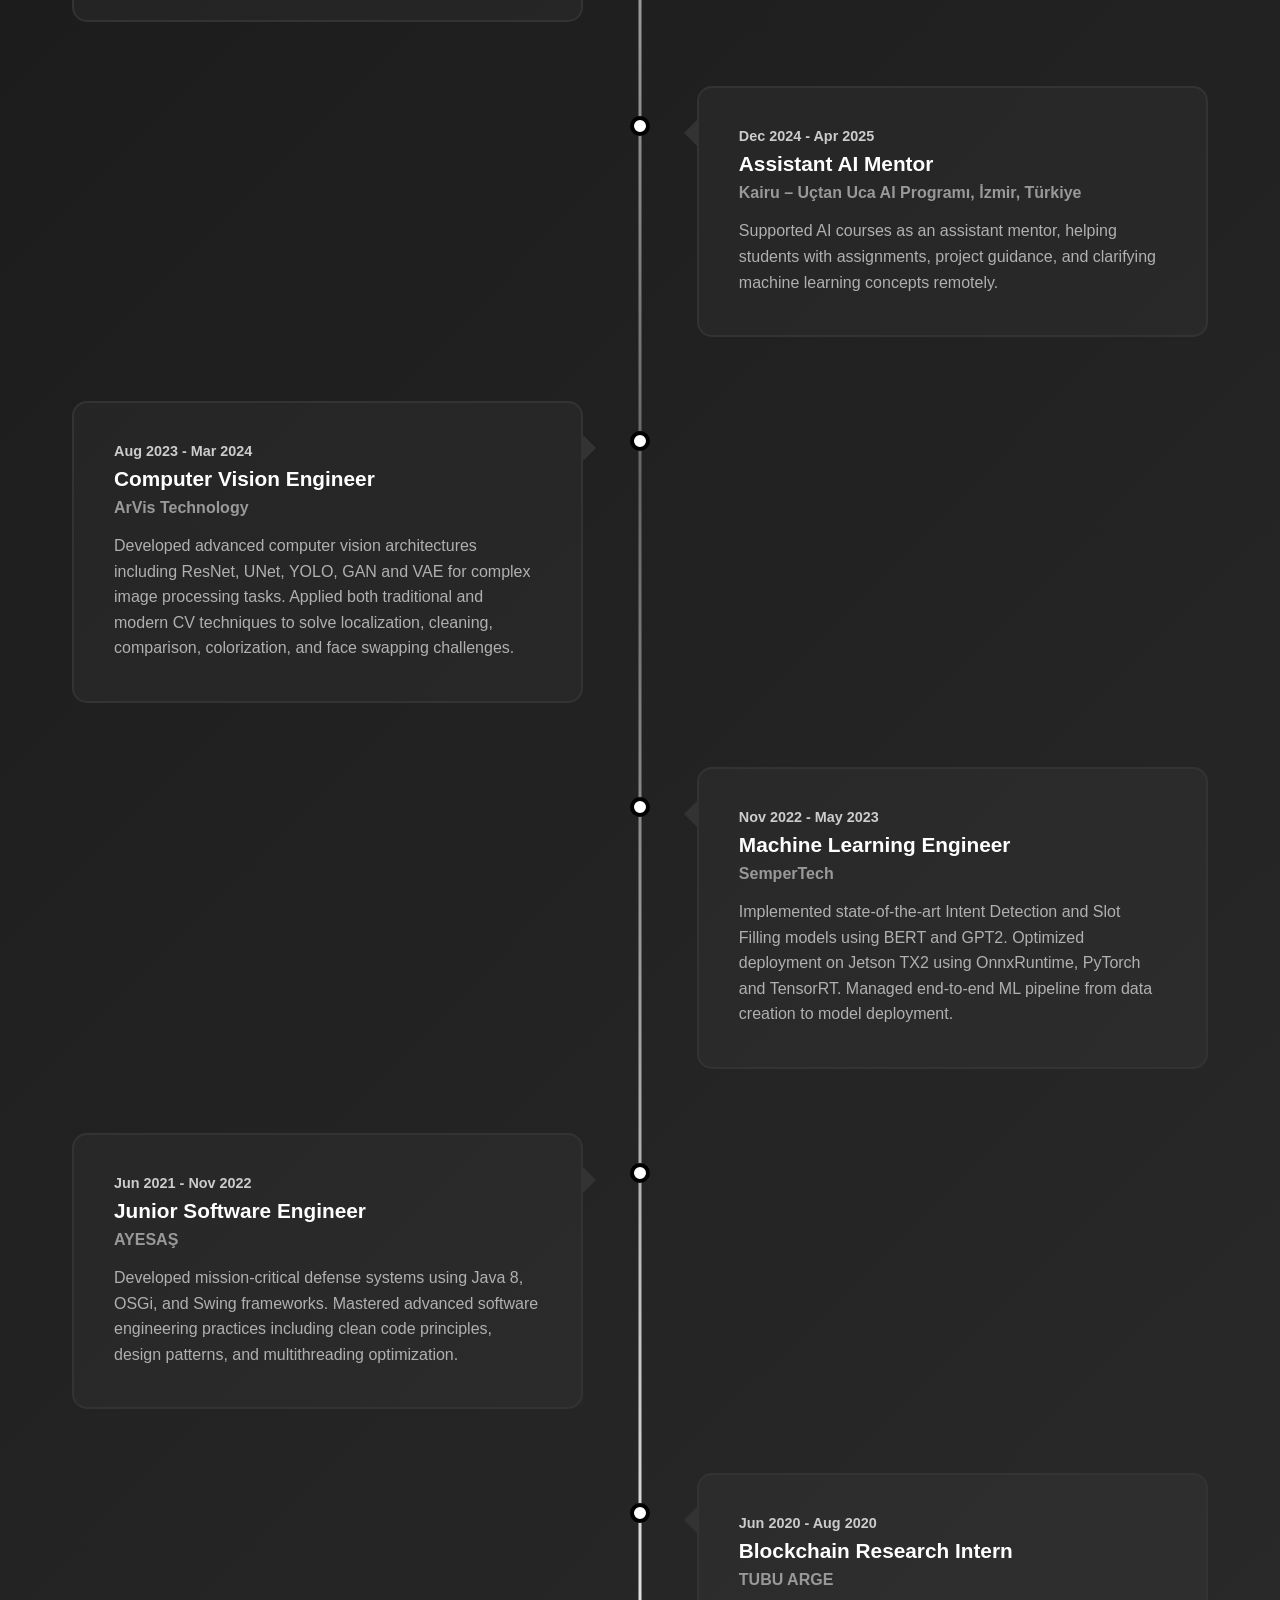
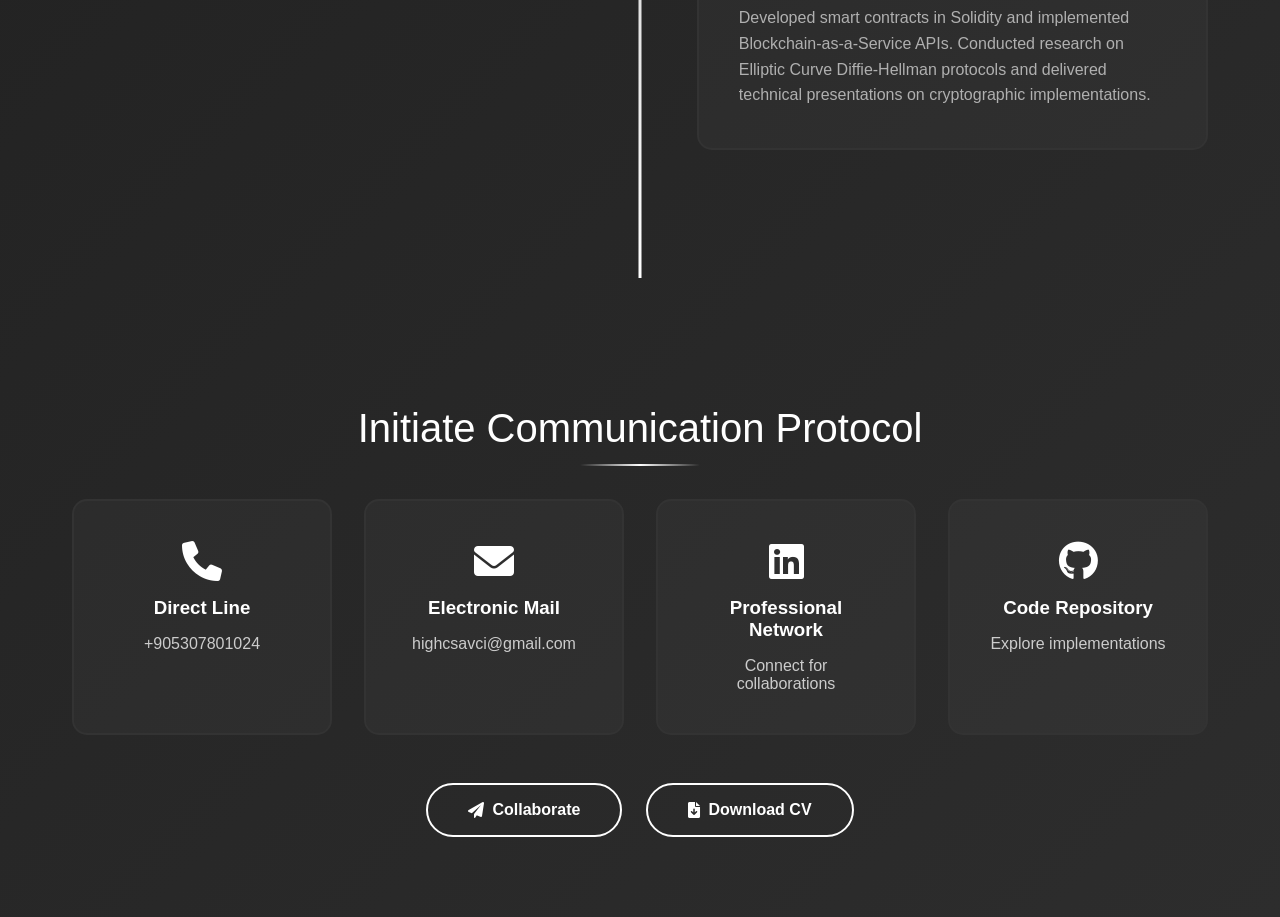
==== commit 5fef1730: "Fixed typo" ====
--- a/index.html
+++ b/index.html
@@ -234,7 +234,7 @@
                 <div class="timeline-node"></div>
                 <div class="timeline-content">
                     <div class="timeline-date">Dec 2024 - May 2025</div>
-                    <h3 class="timeline-title">AI R&D Engineer</h3>
+                    <h3 class="timeline-title">AI Engineer</h3>
                     <div class="timeline-company">Numeric Engineering, Houston, Texas</div>
                     <p class="timeline-description">
                         Architected and deployed LLM-based agentic system for energy sector data processing and customer service operations.
@@ -466,3 +466,4 @@
 
 
 
+
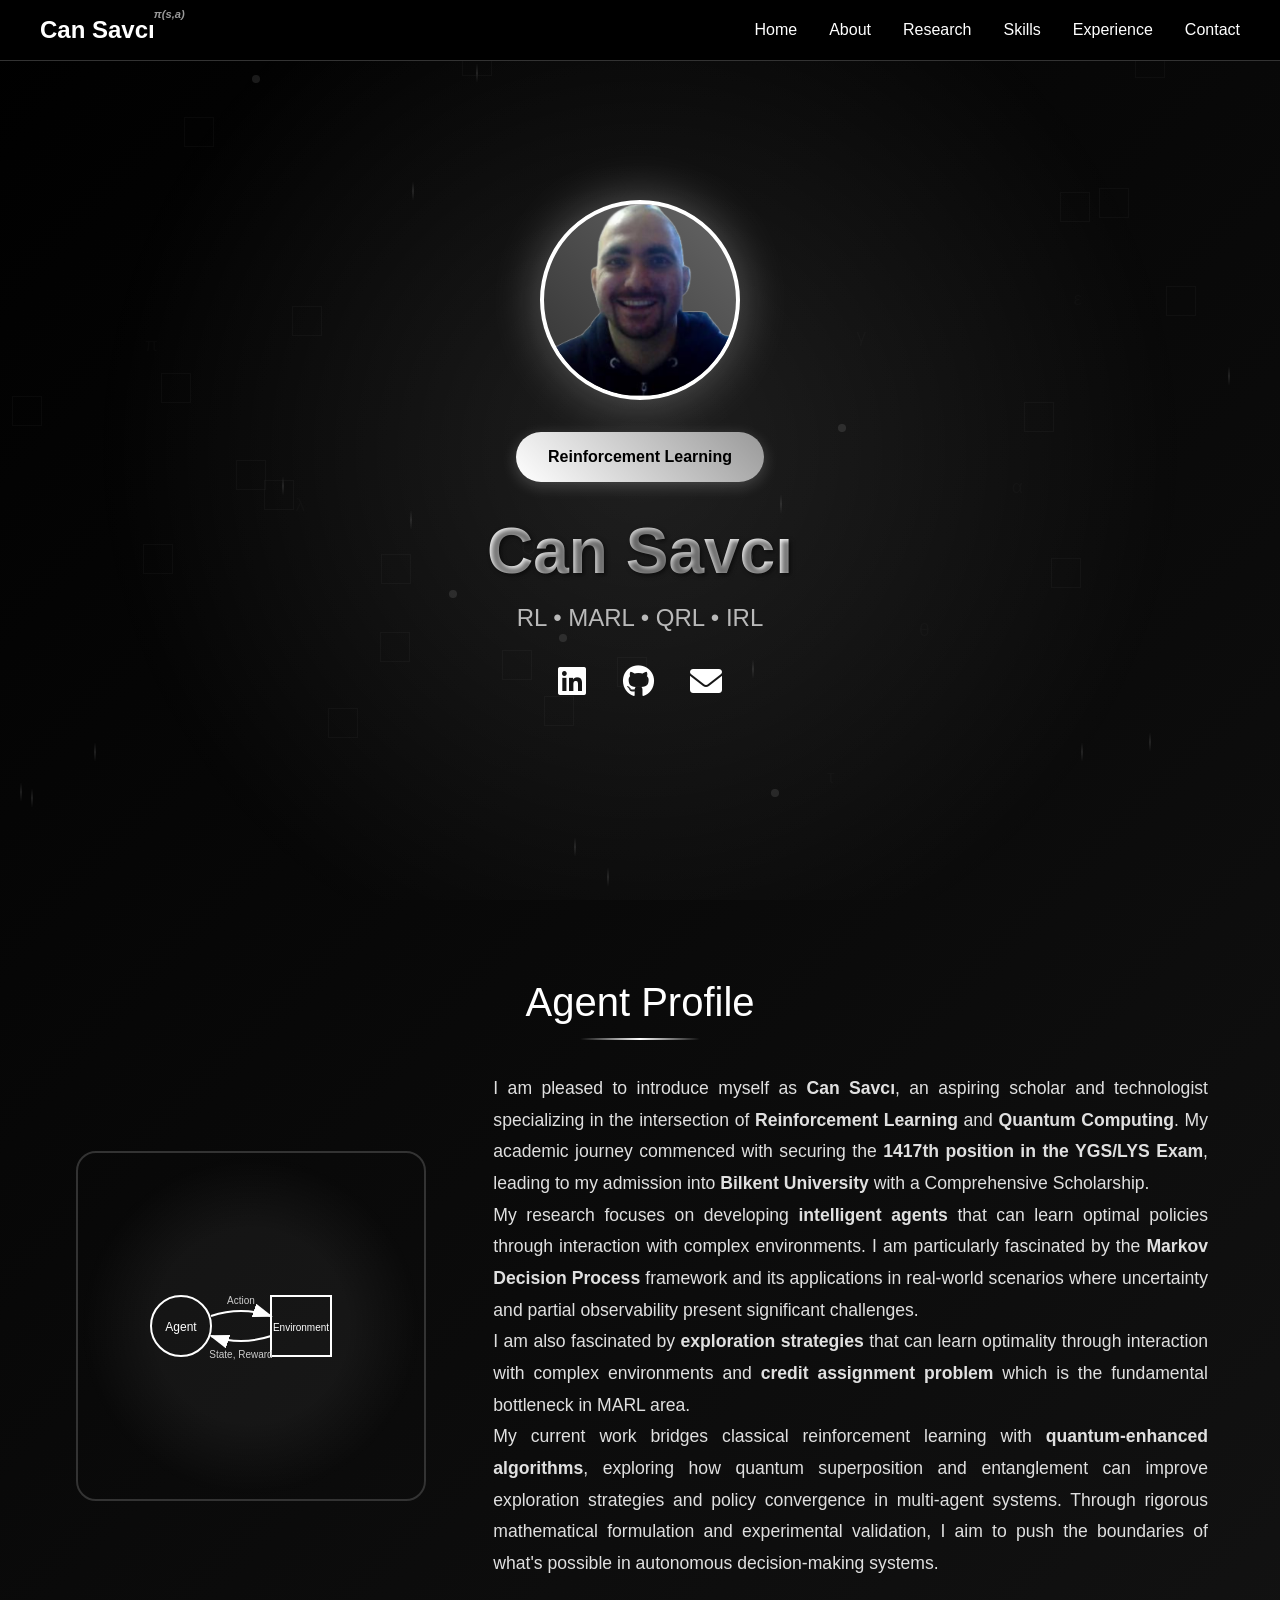
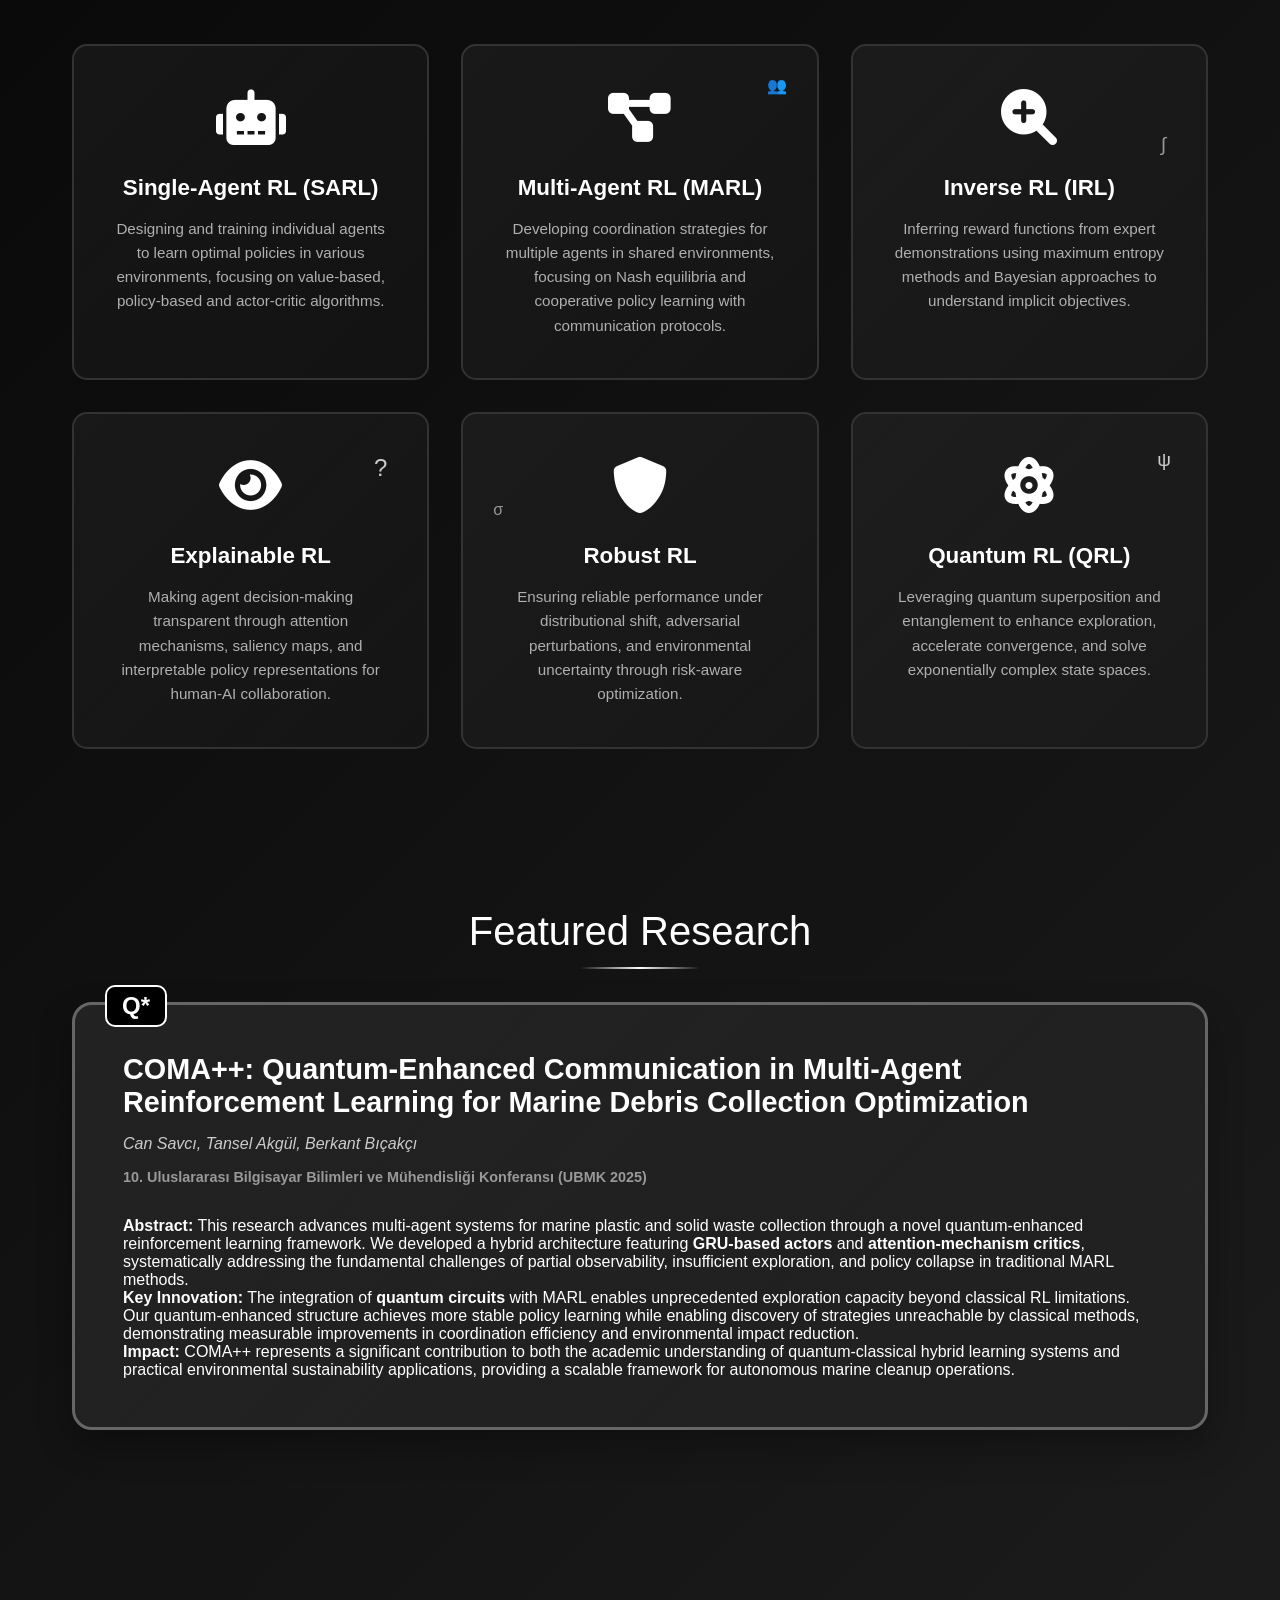
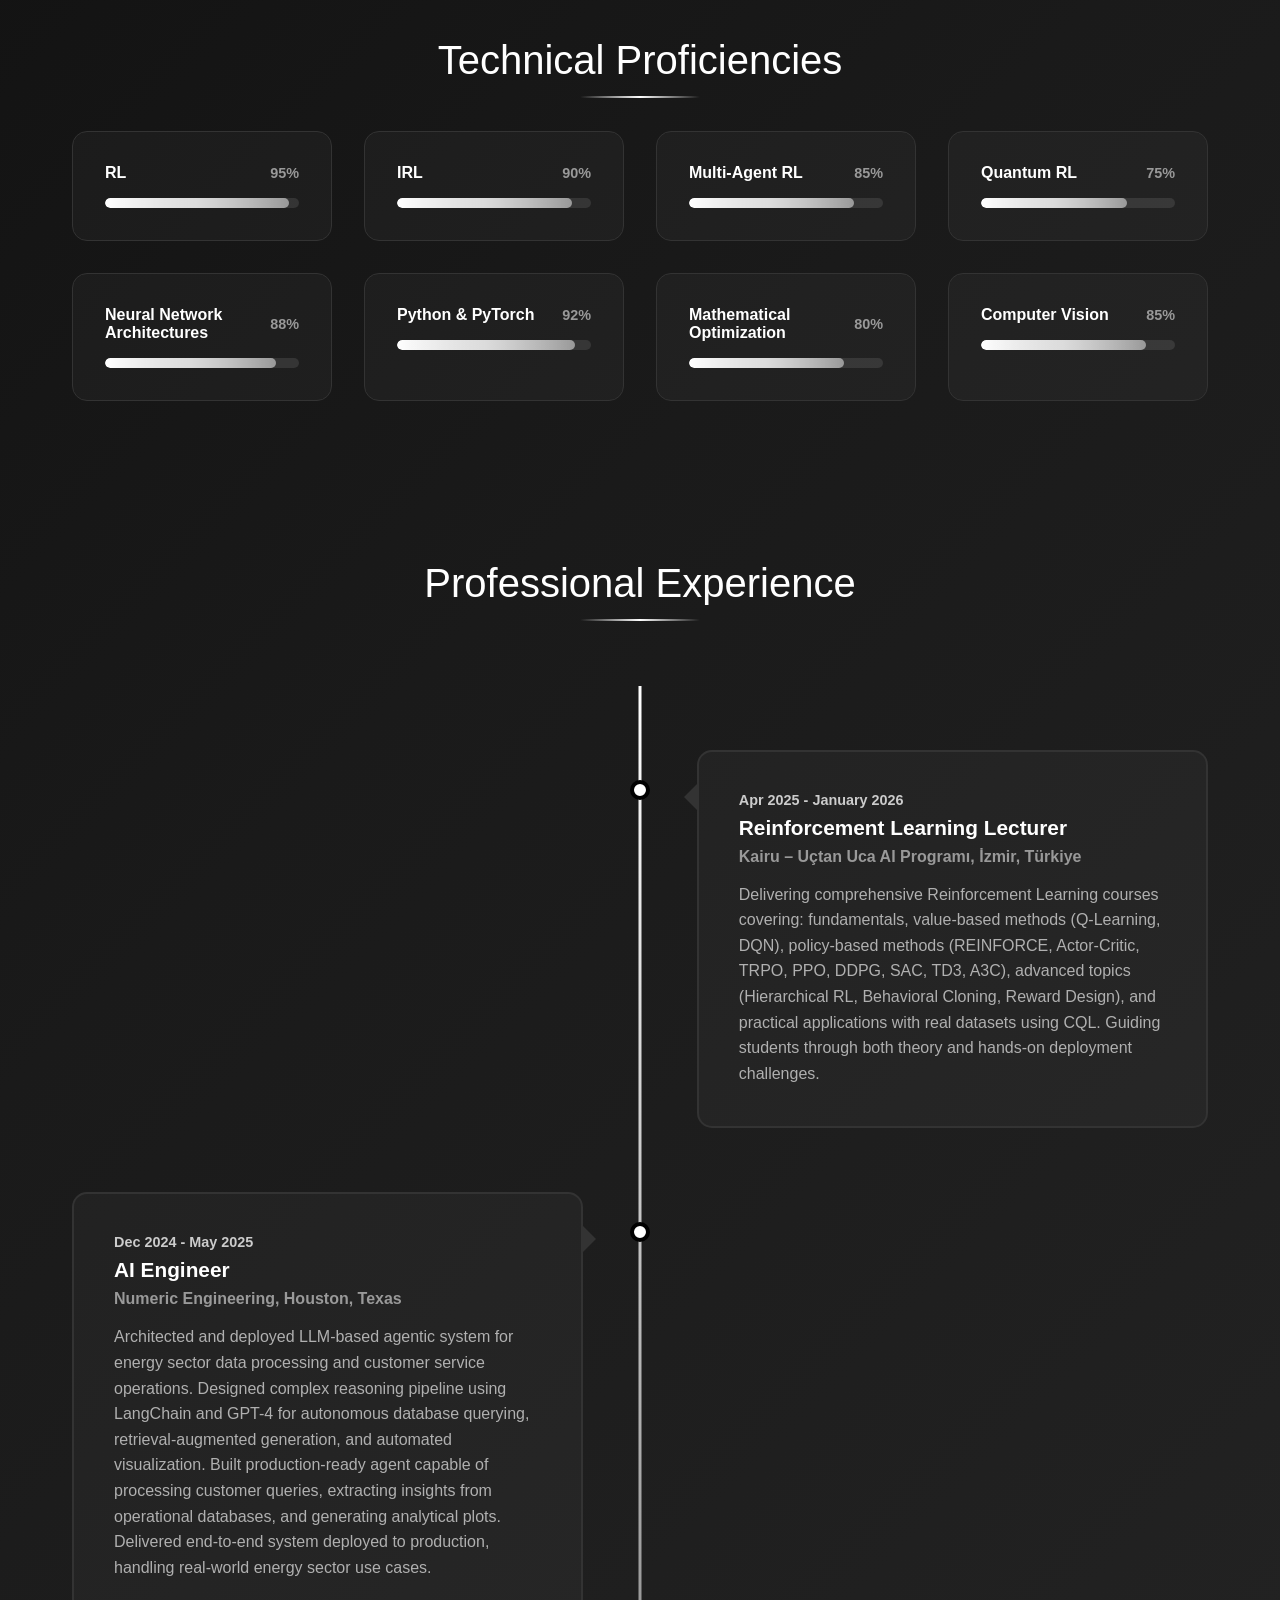
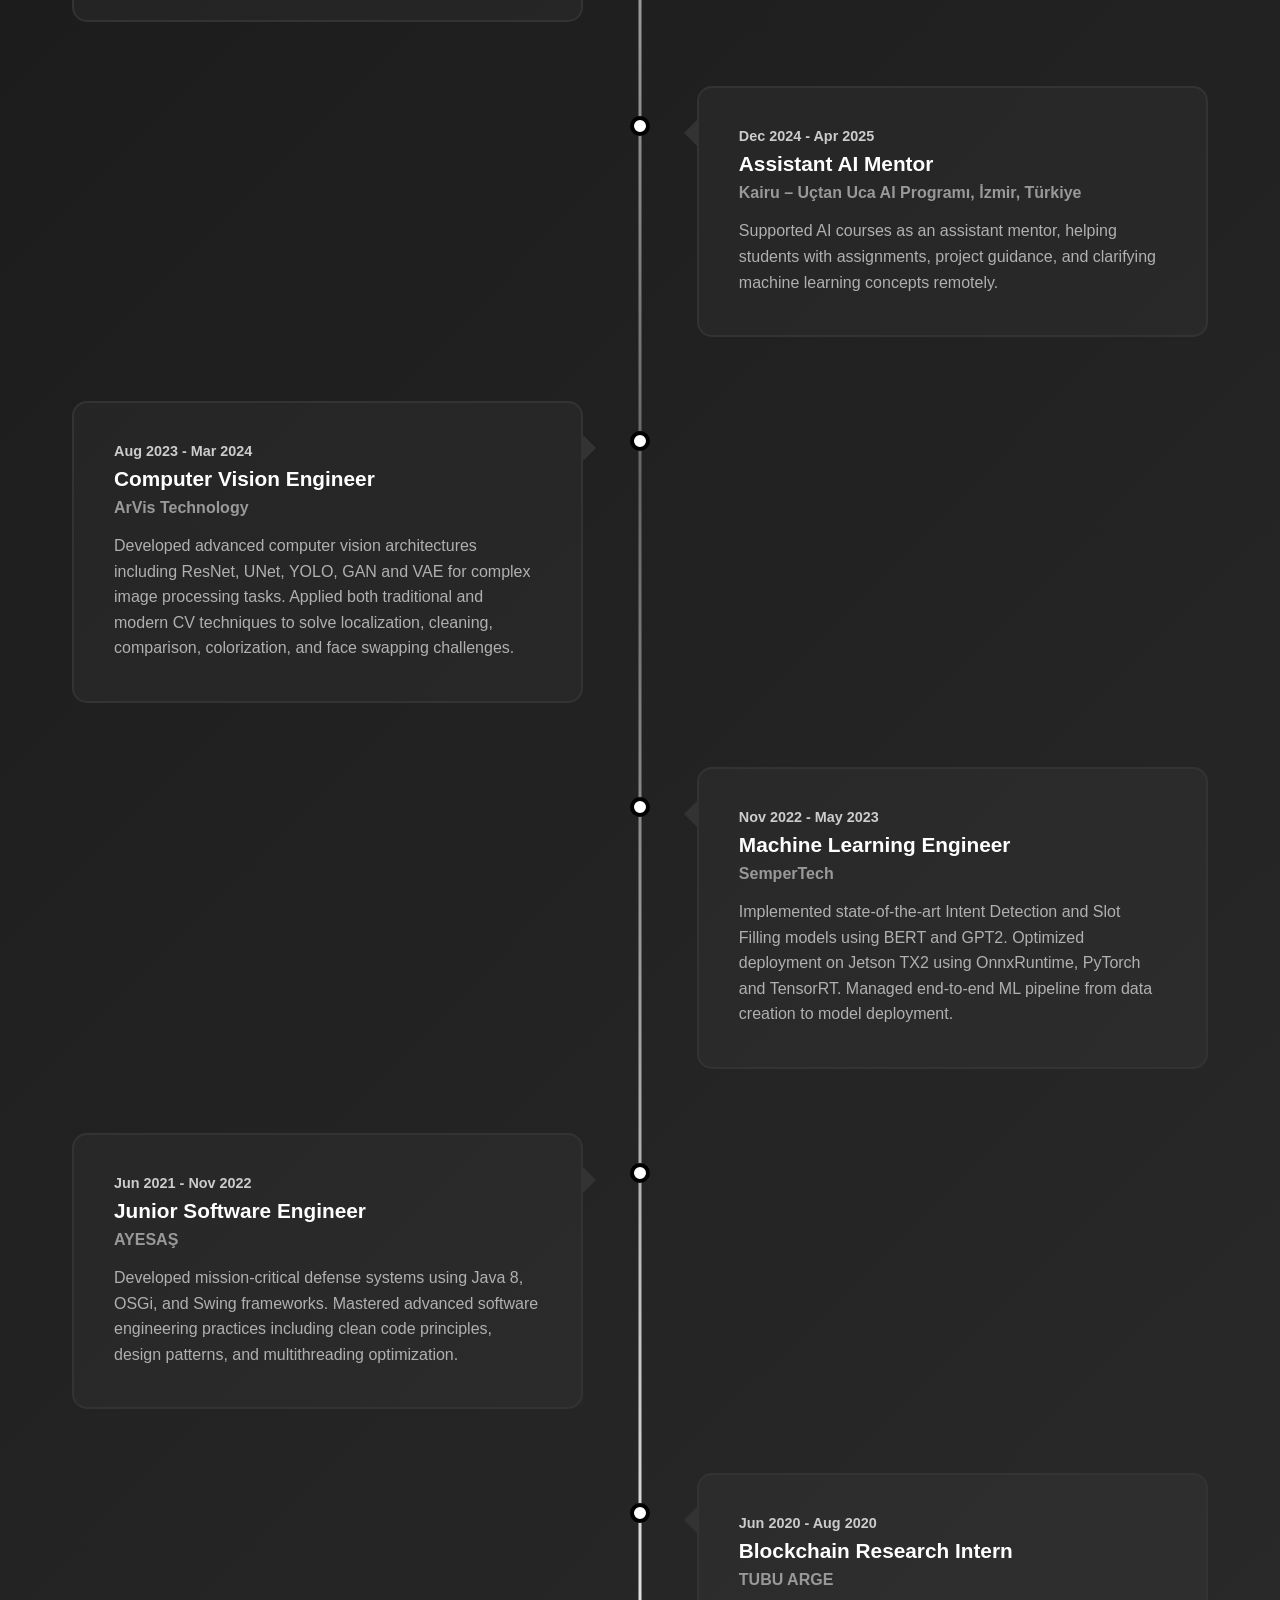
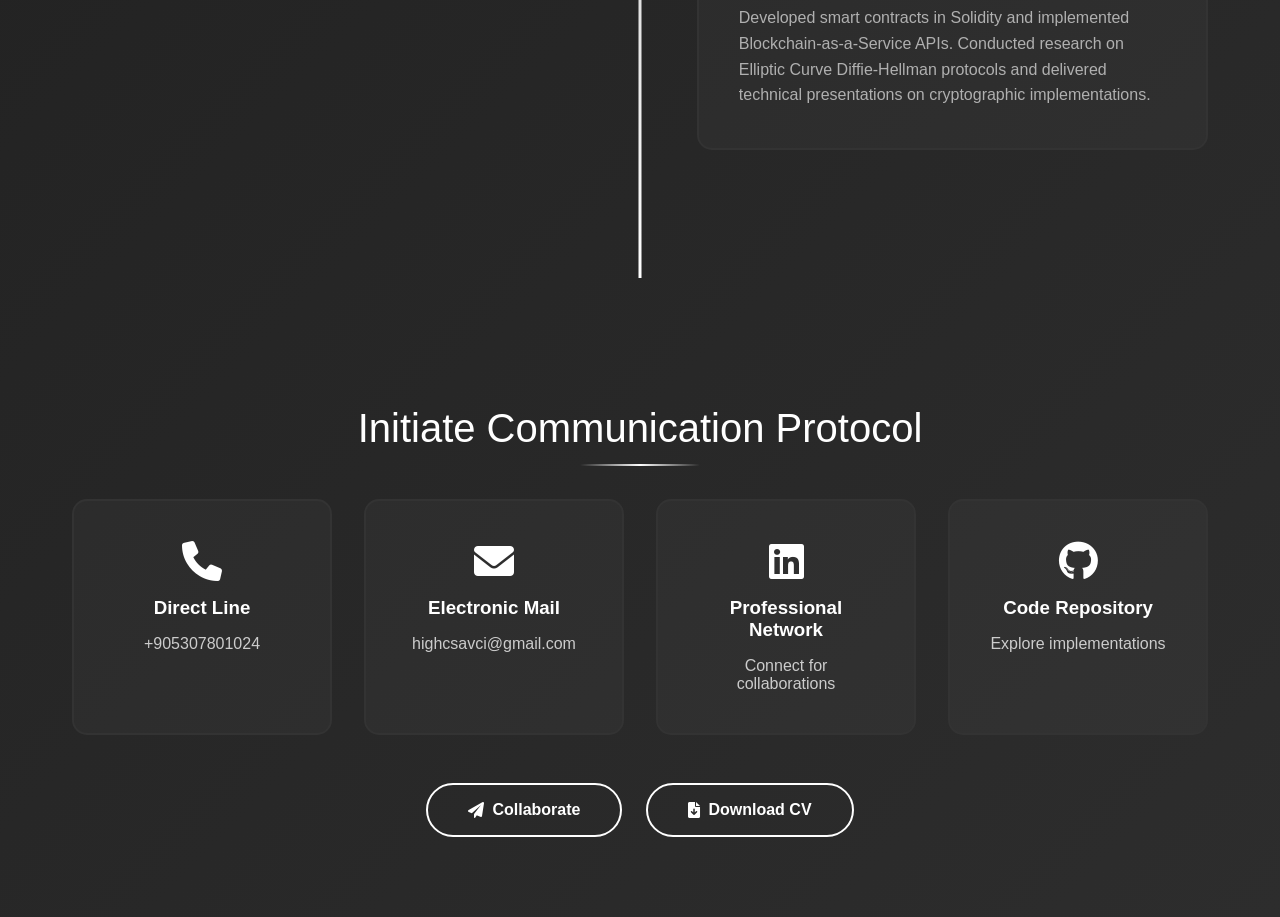
==== commit cc6d44df: "Changed Kairu timeline" ====
--- a/index.html
+++ b/index.html
@@ -219,7 +219,7 @@
             <div class="timeline-item">
                 <div class="timeline-node"></div>
                 <div class="timeline-content">
-                    <div class="timeline-date">Apr 2025 - Present</div>
+                    <div class="timeline-date">Apr 2025 - January 2026</div>
                     <h3 class="timeline-title">Reinforcement Learning Lecturer</h3>
                     <div class="timeline-company">Kairu – Uçtan Uca AI Programı, İzmir, Türkiye</div>
                     <p class="timeline-description">
@@ -467,3 +467,4 @@
 
 
 
+
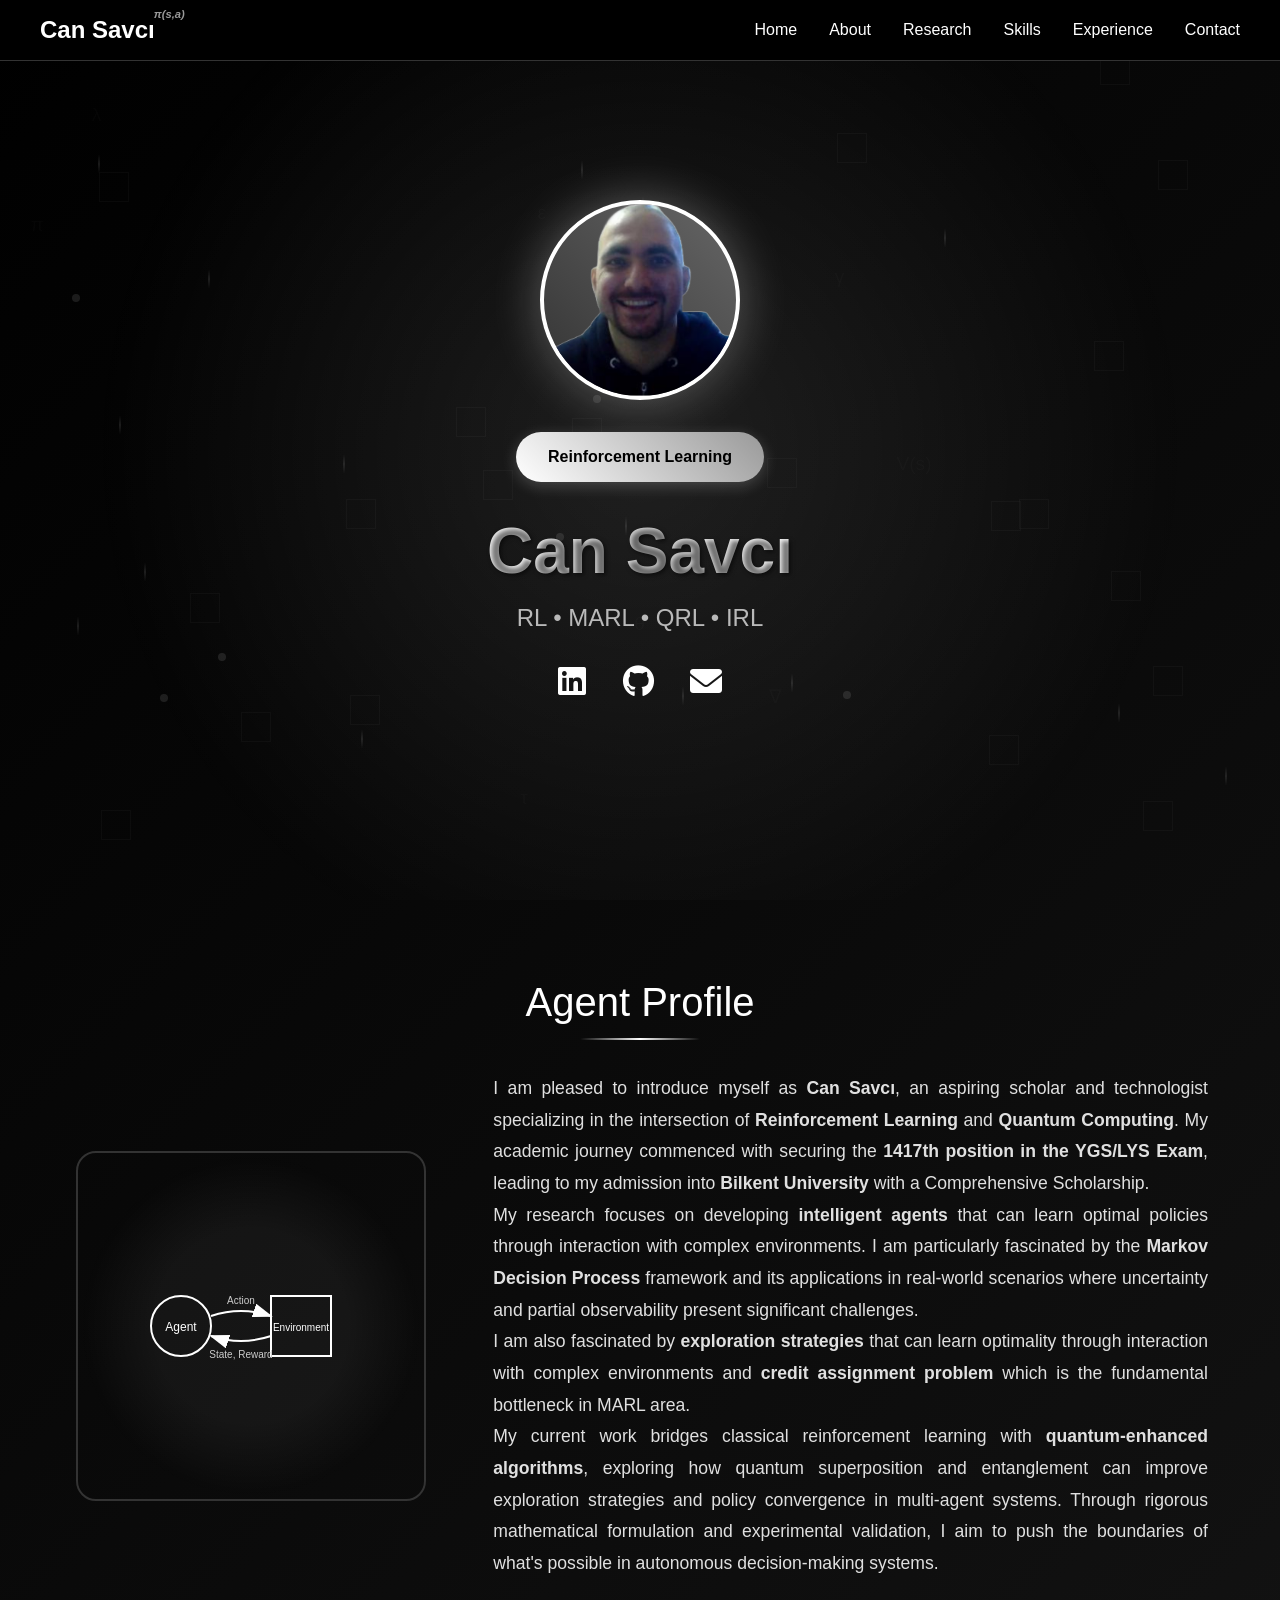
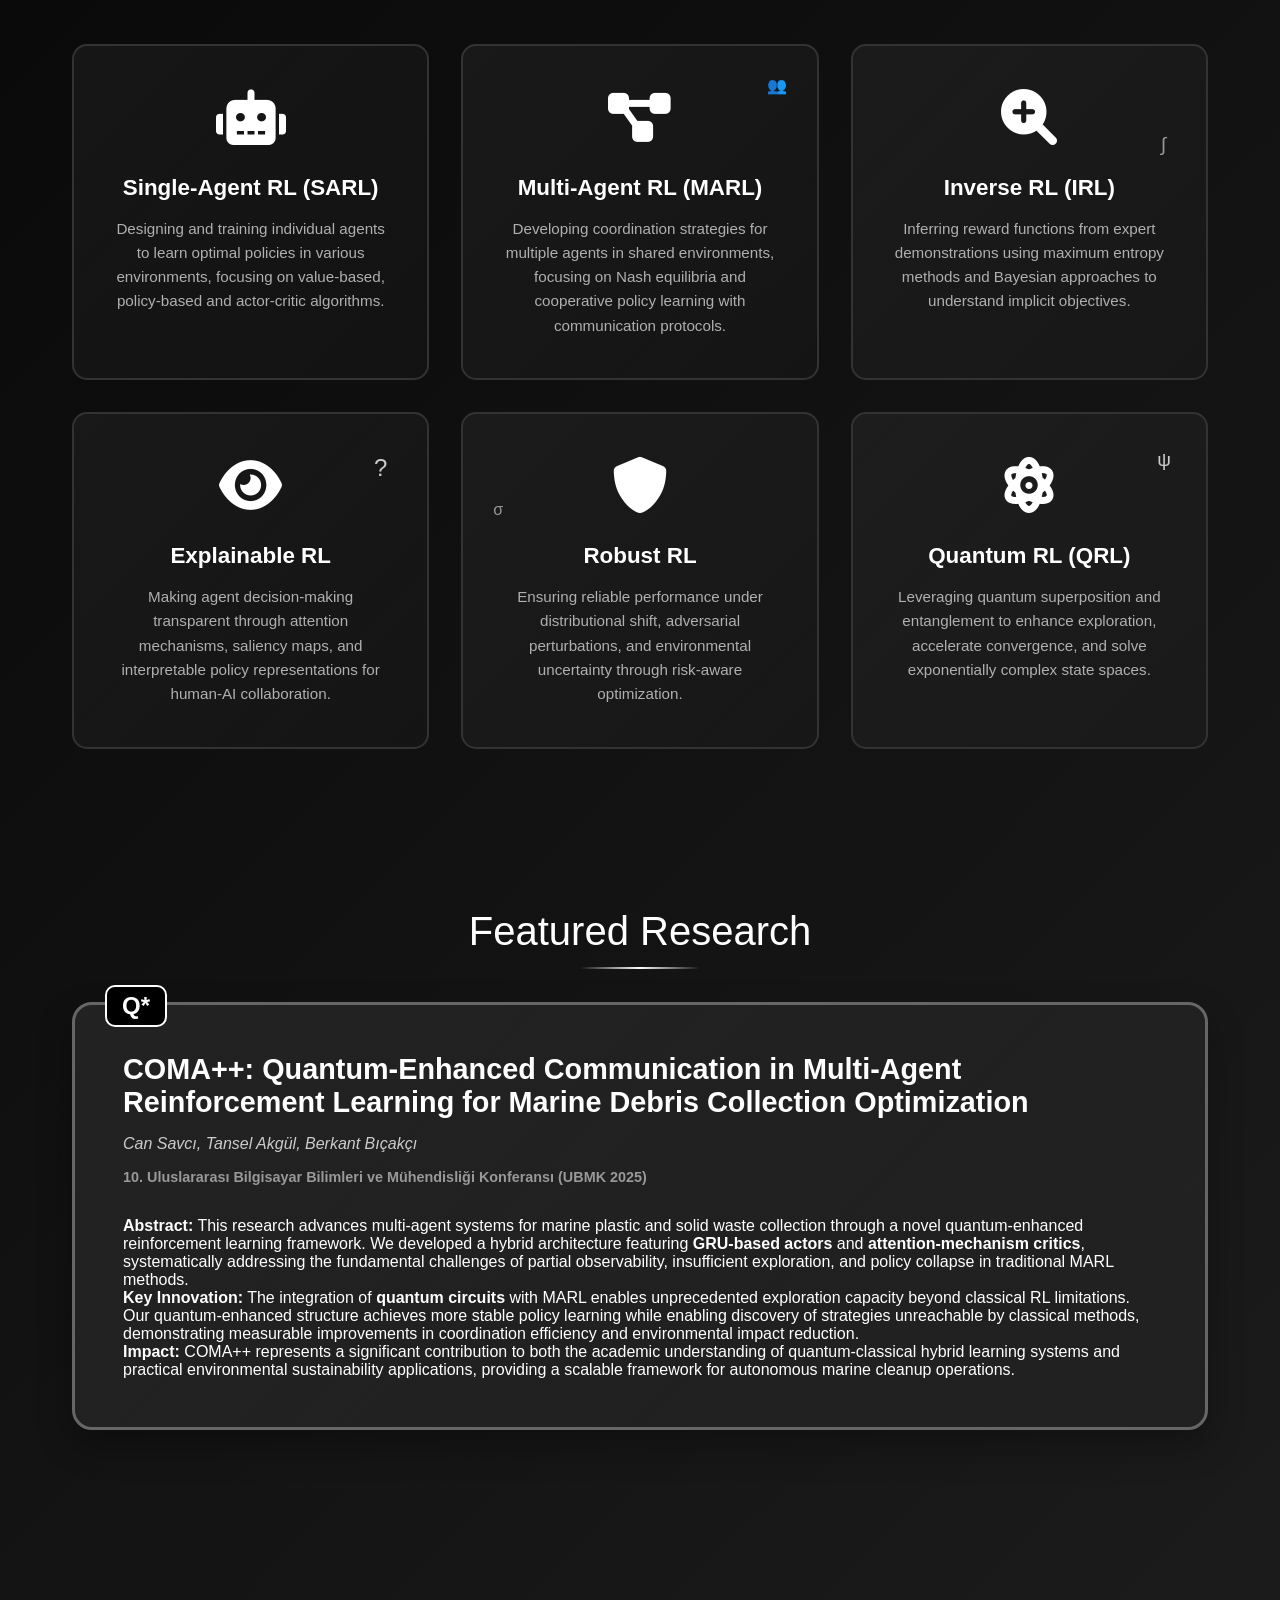
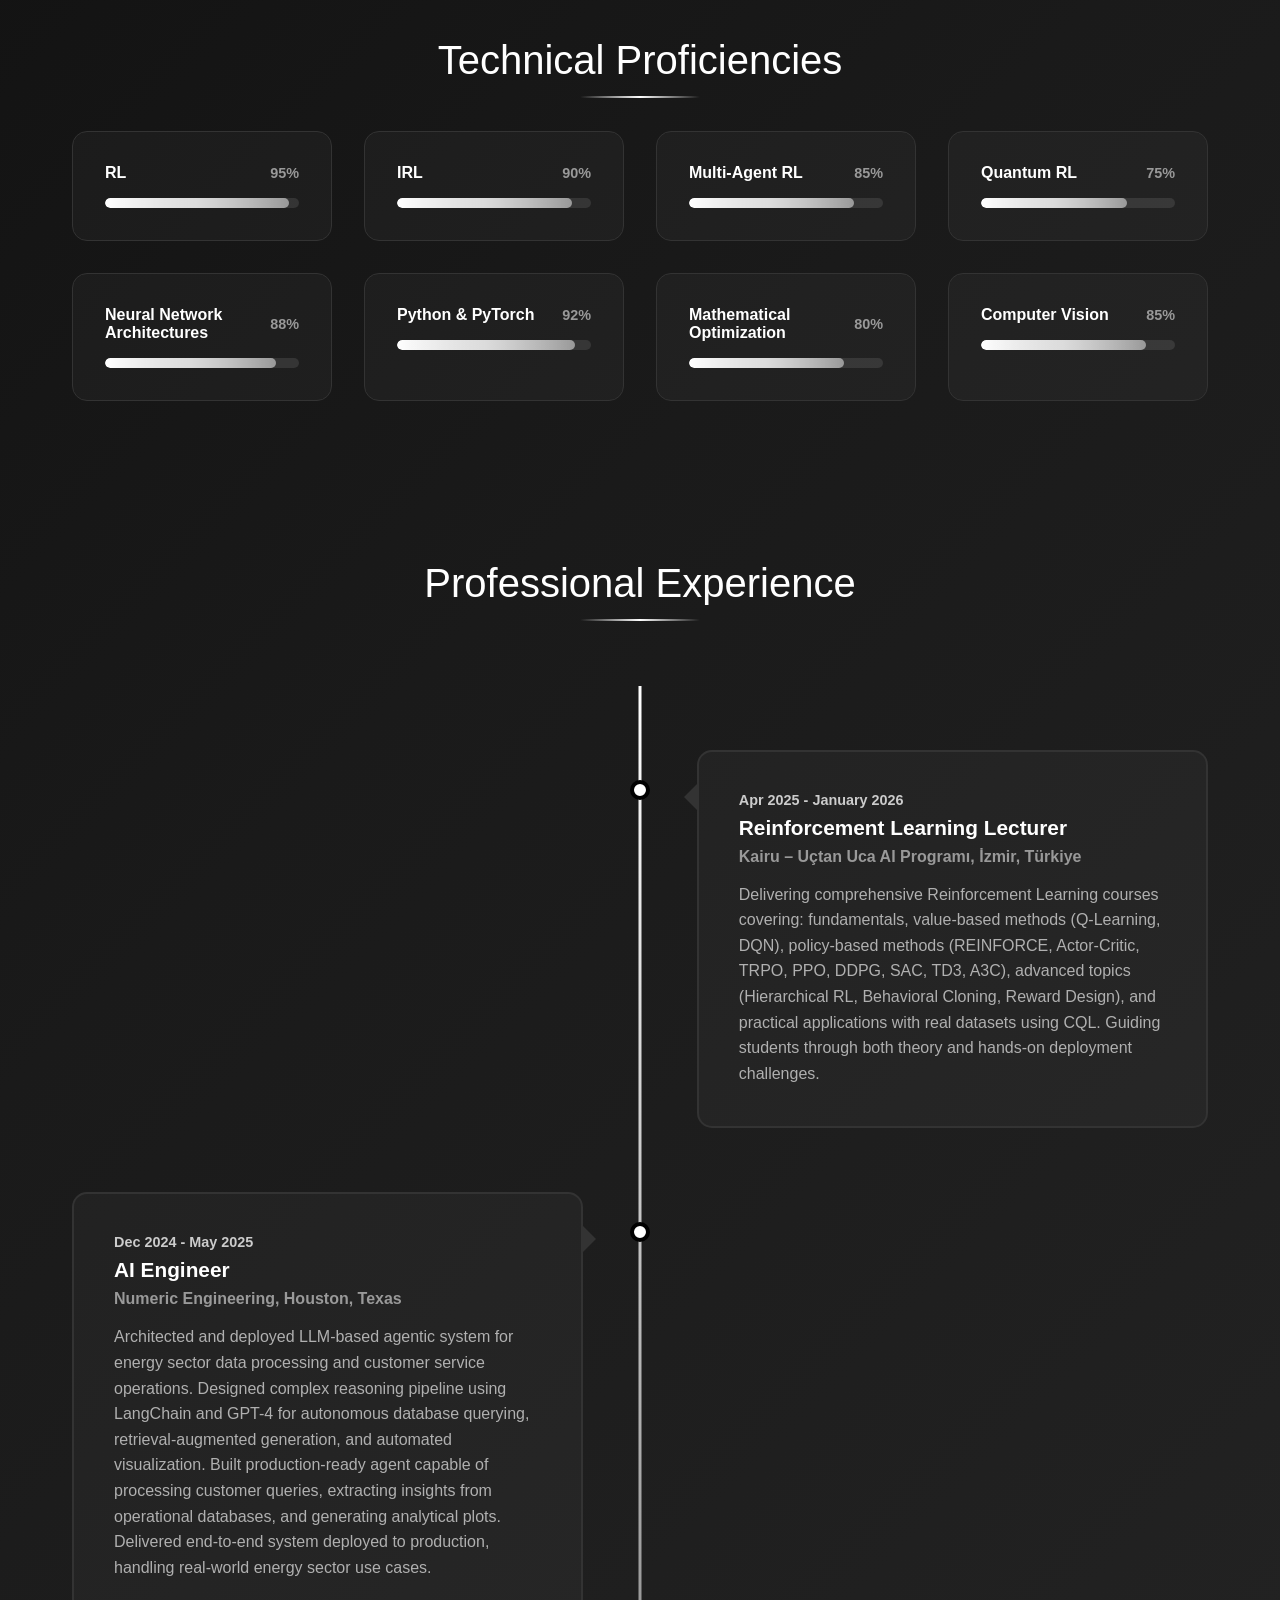
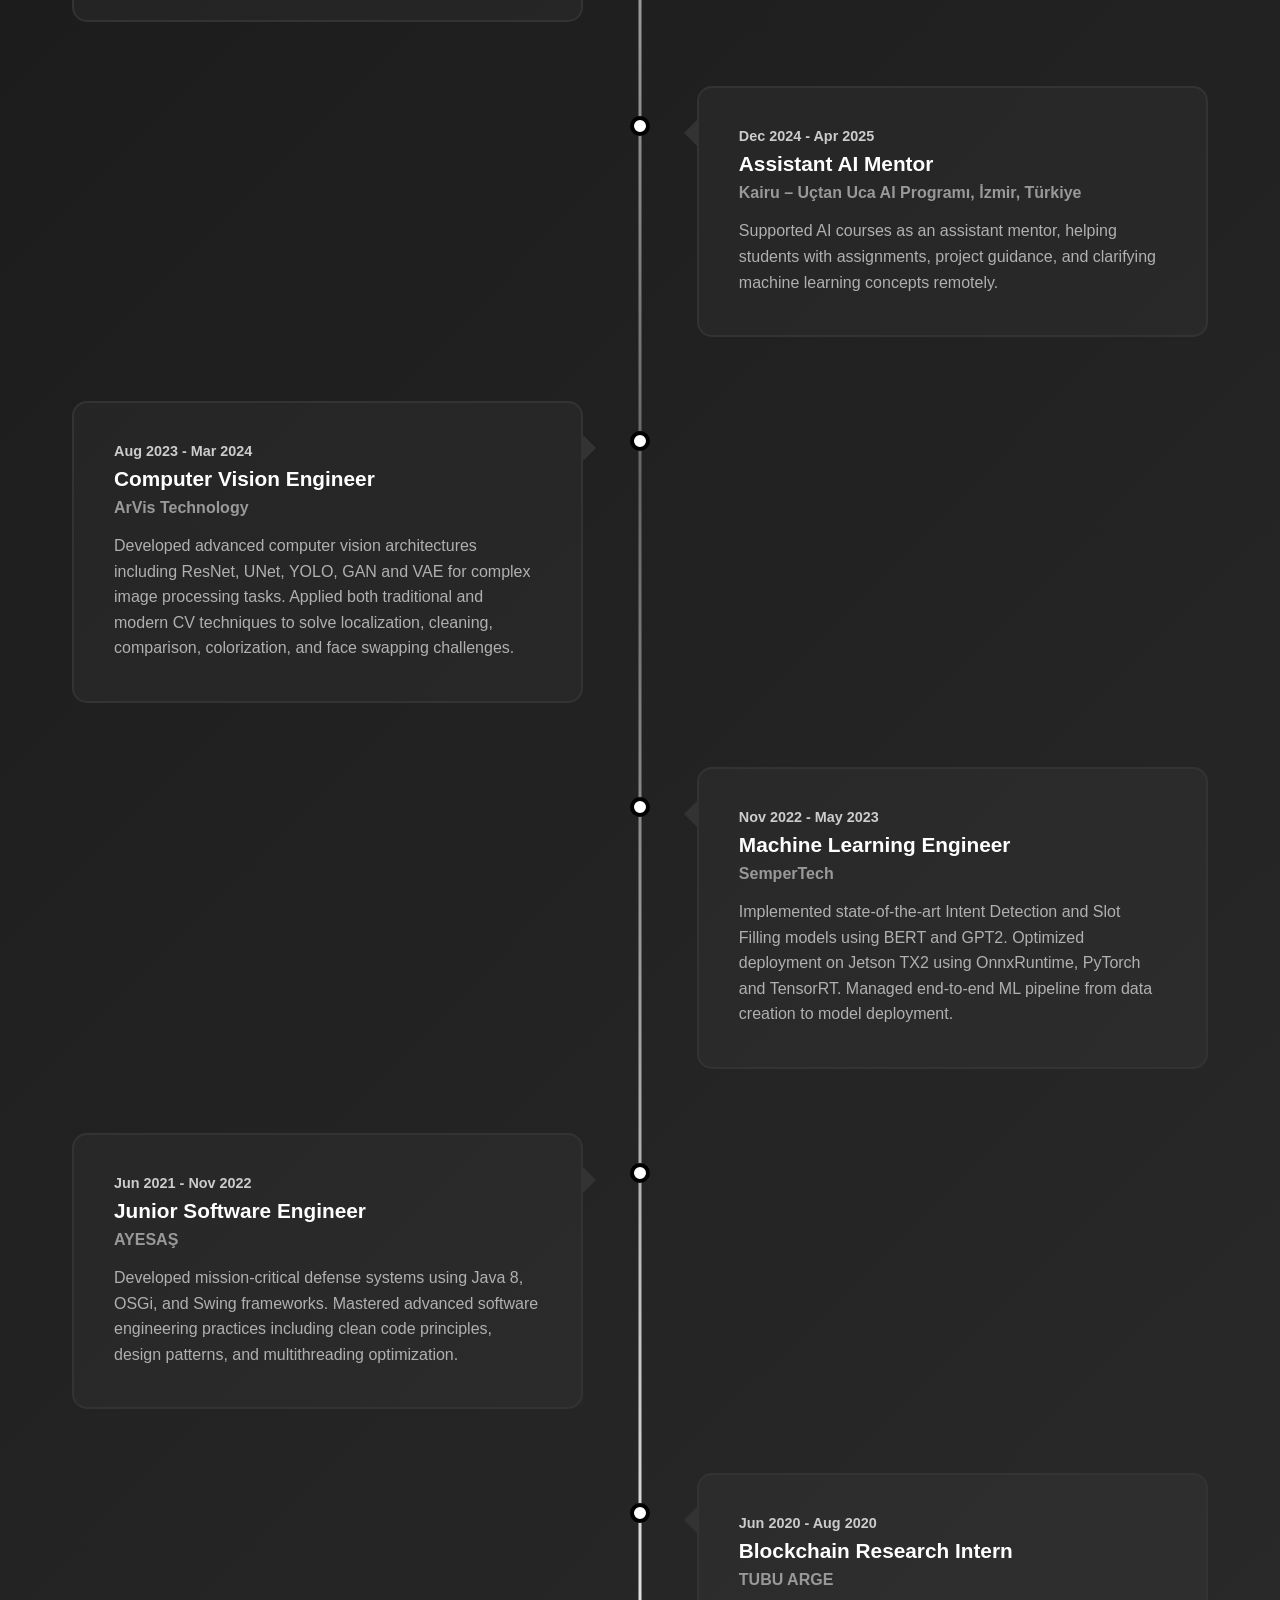
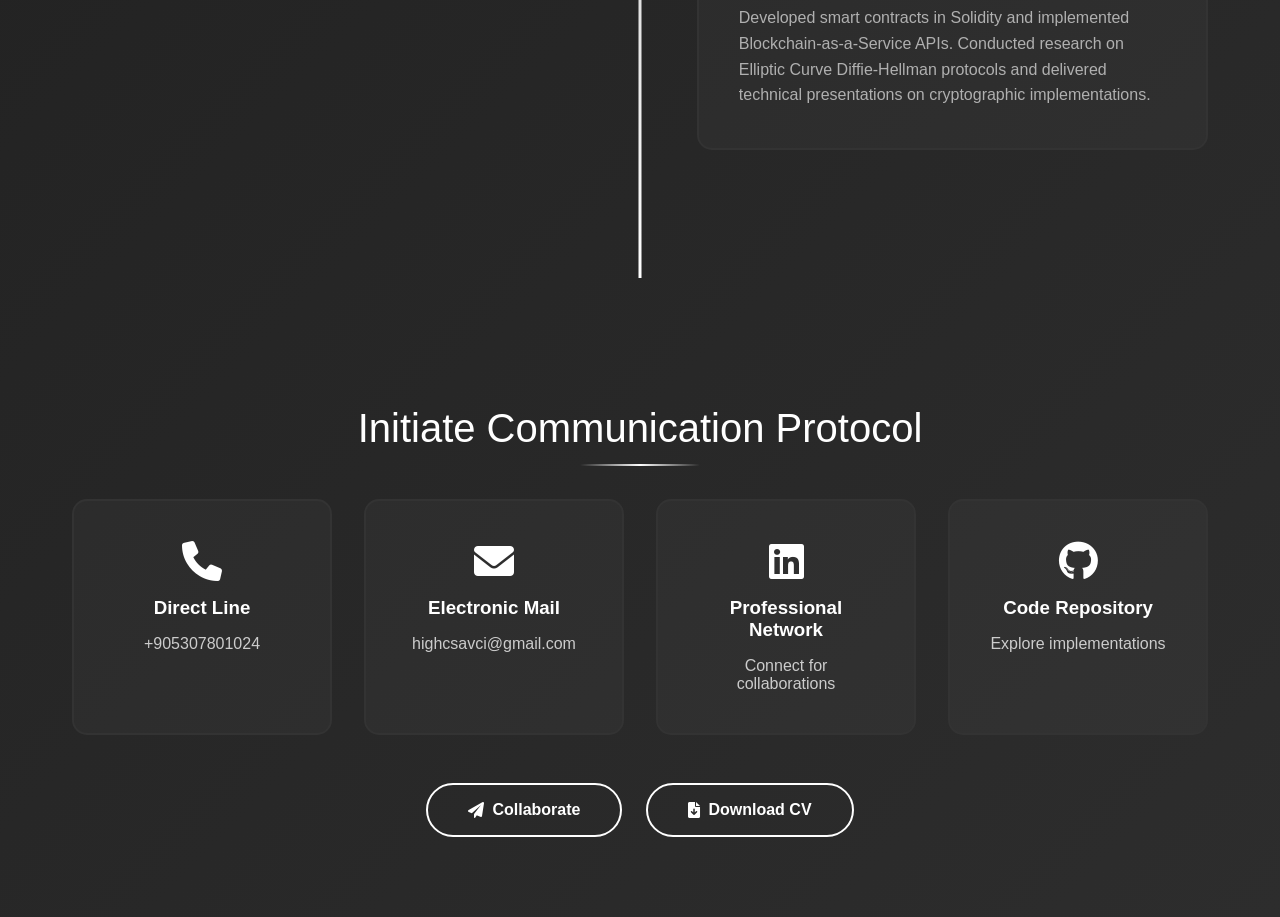
==== commit 6a4f0599: "Update print statement from 'Hello' to 'Goodbye'" ====
--- a/index.html
+++ b/index.html
@@ -324,7 +324,7 @@
                 <i class="fas fa-paper-plane"></i>
                 <span>Collaborate</span>
             </a>
-            <a href="images/can_savci_101025.pdf" class="btn">
+            <a href="images/can_savci_011826.pdf" class="btn">
                 <i class="fas fa-file-download"></i>
                 <span>Download CV</span>
             </a>
@@ -468,3 +468,4 @@
 
 
 
+
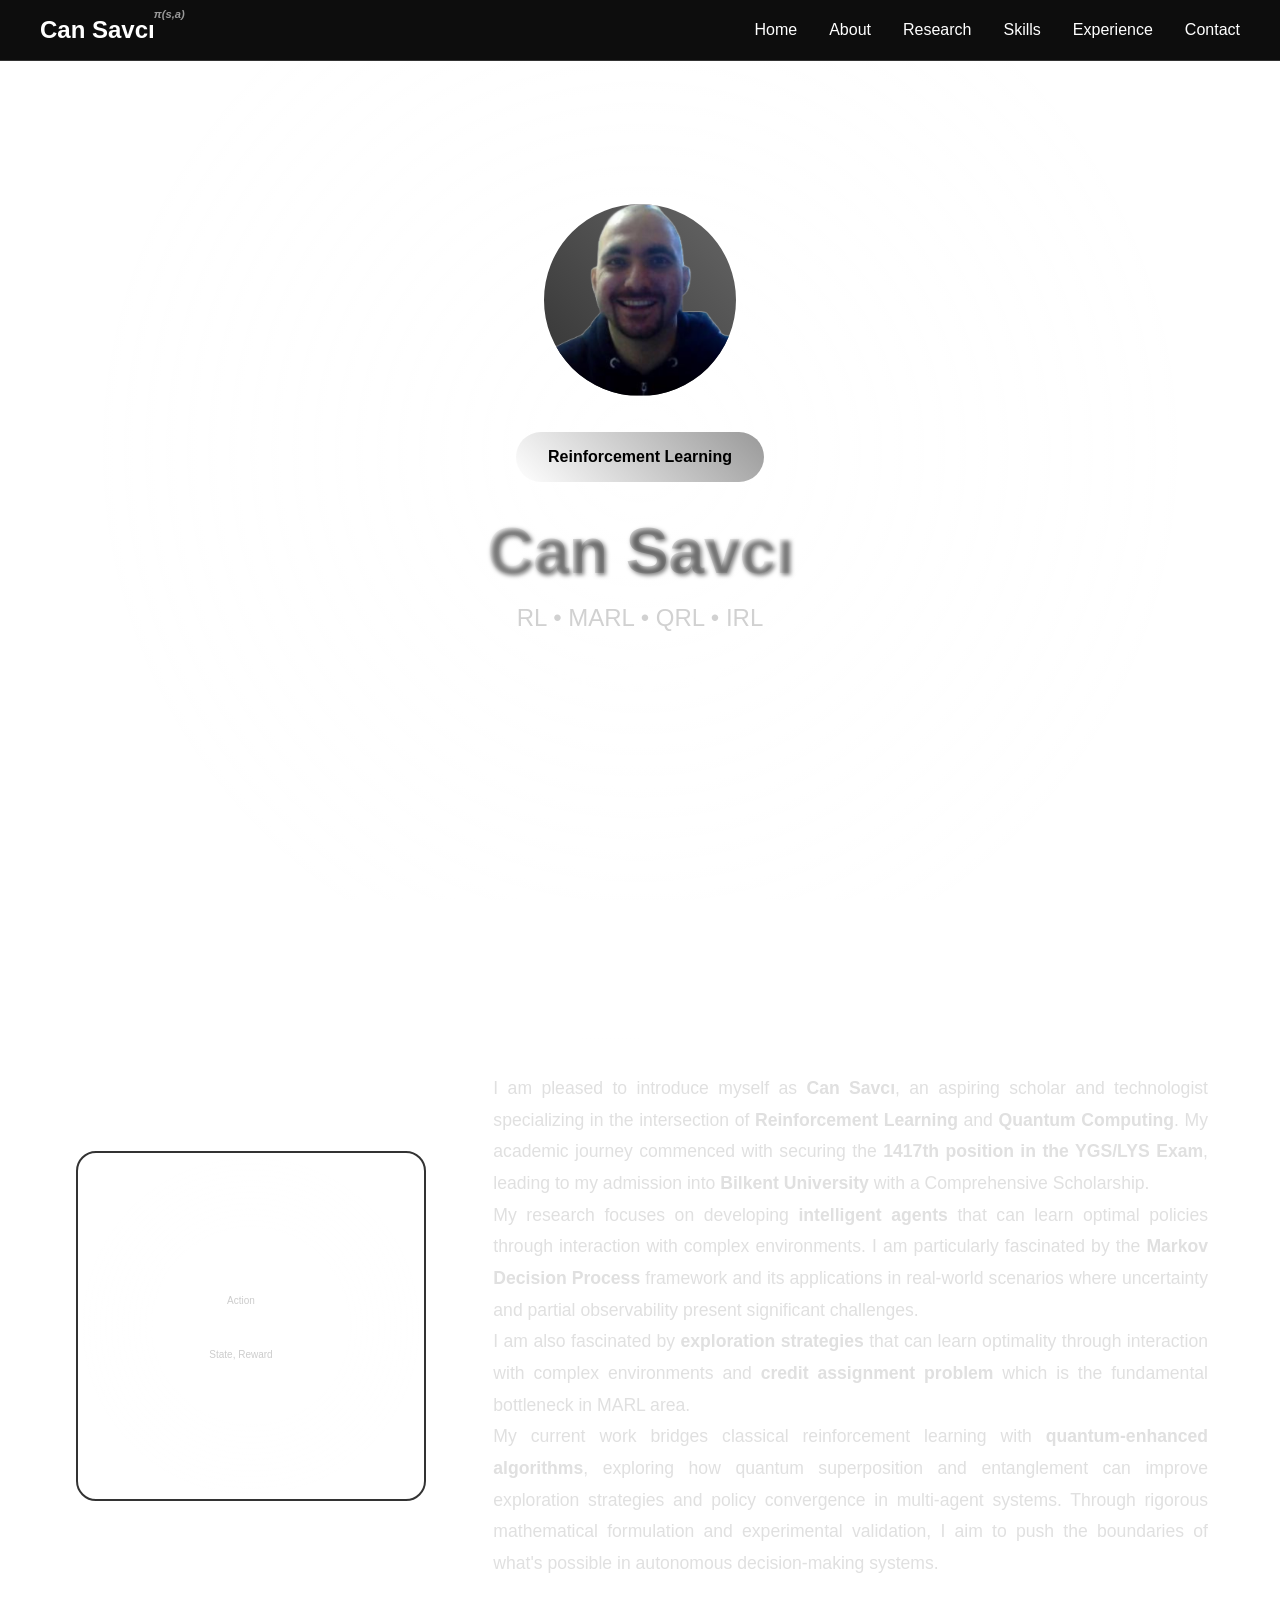
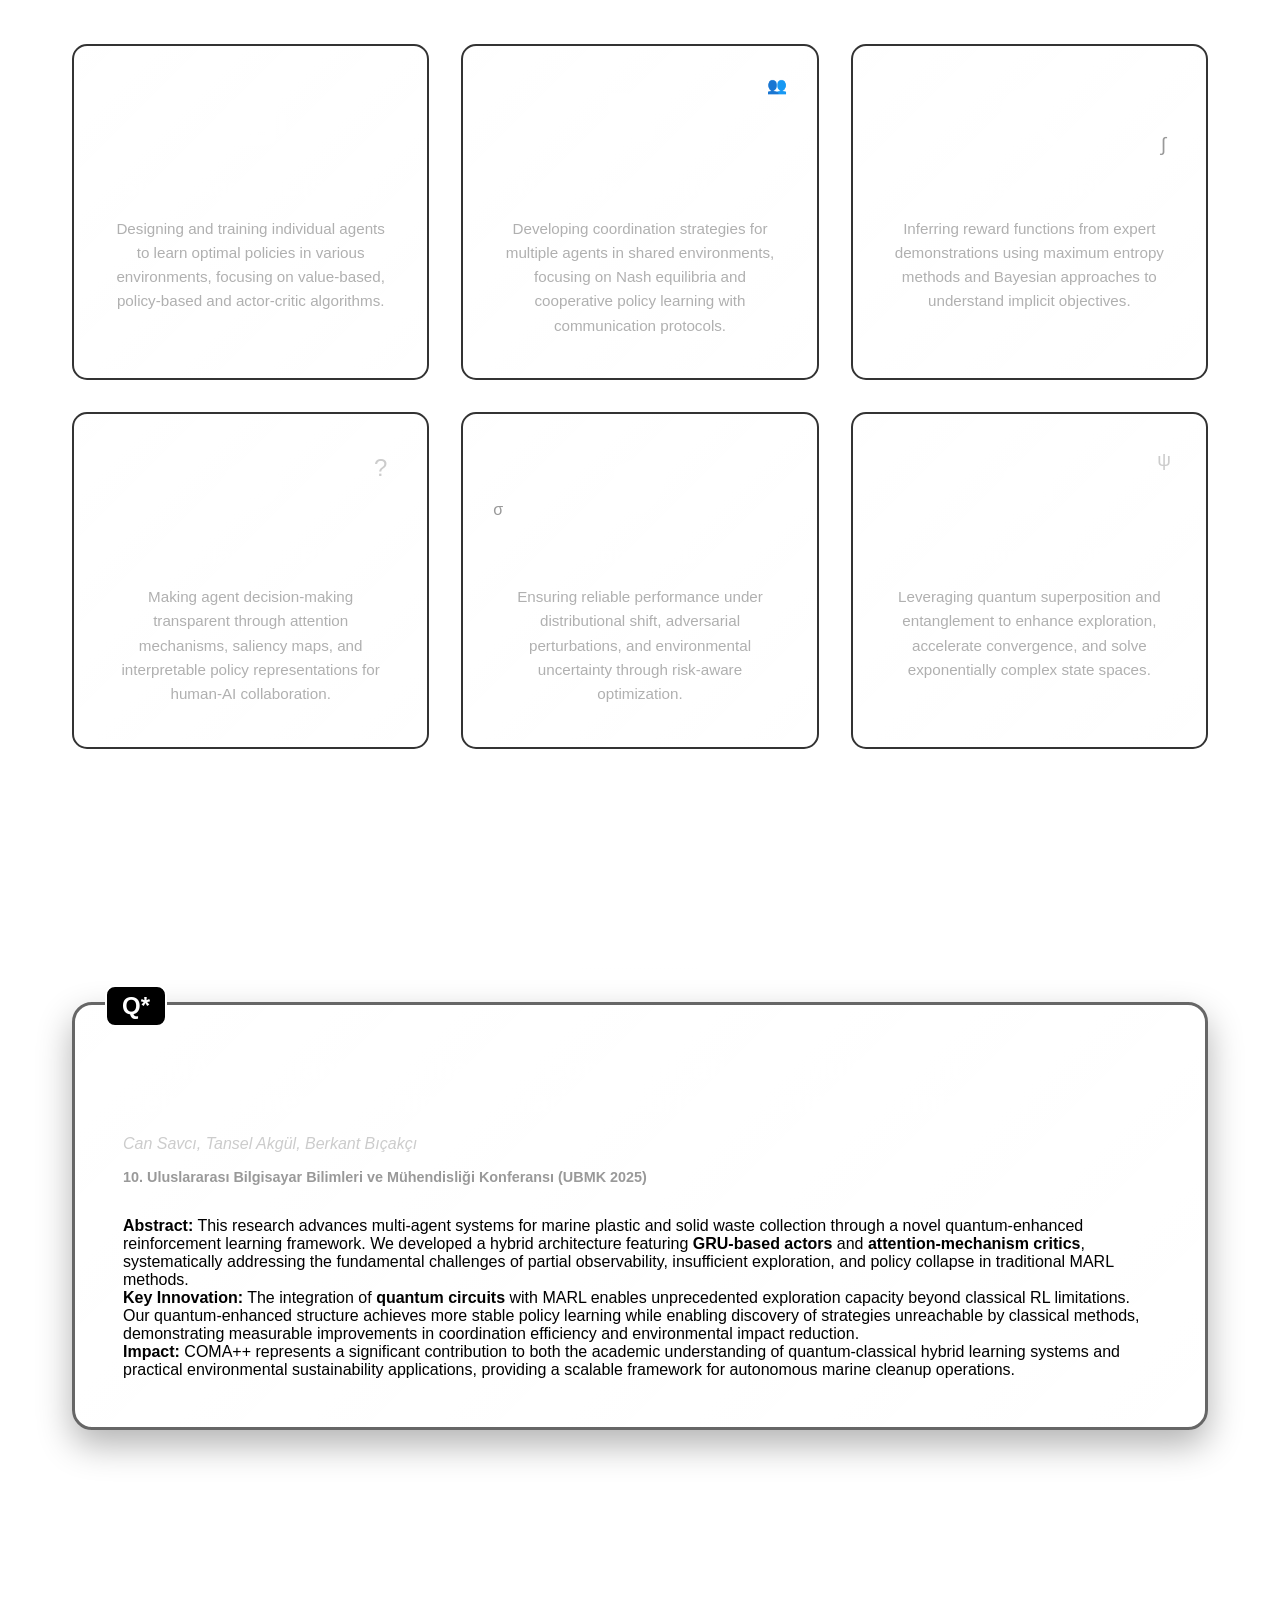
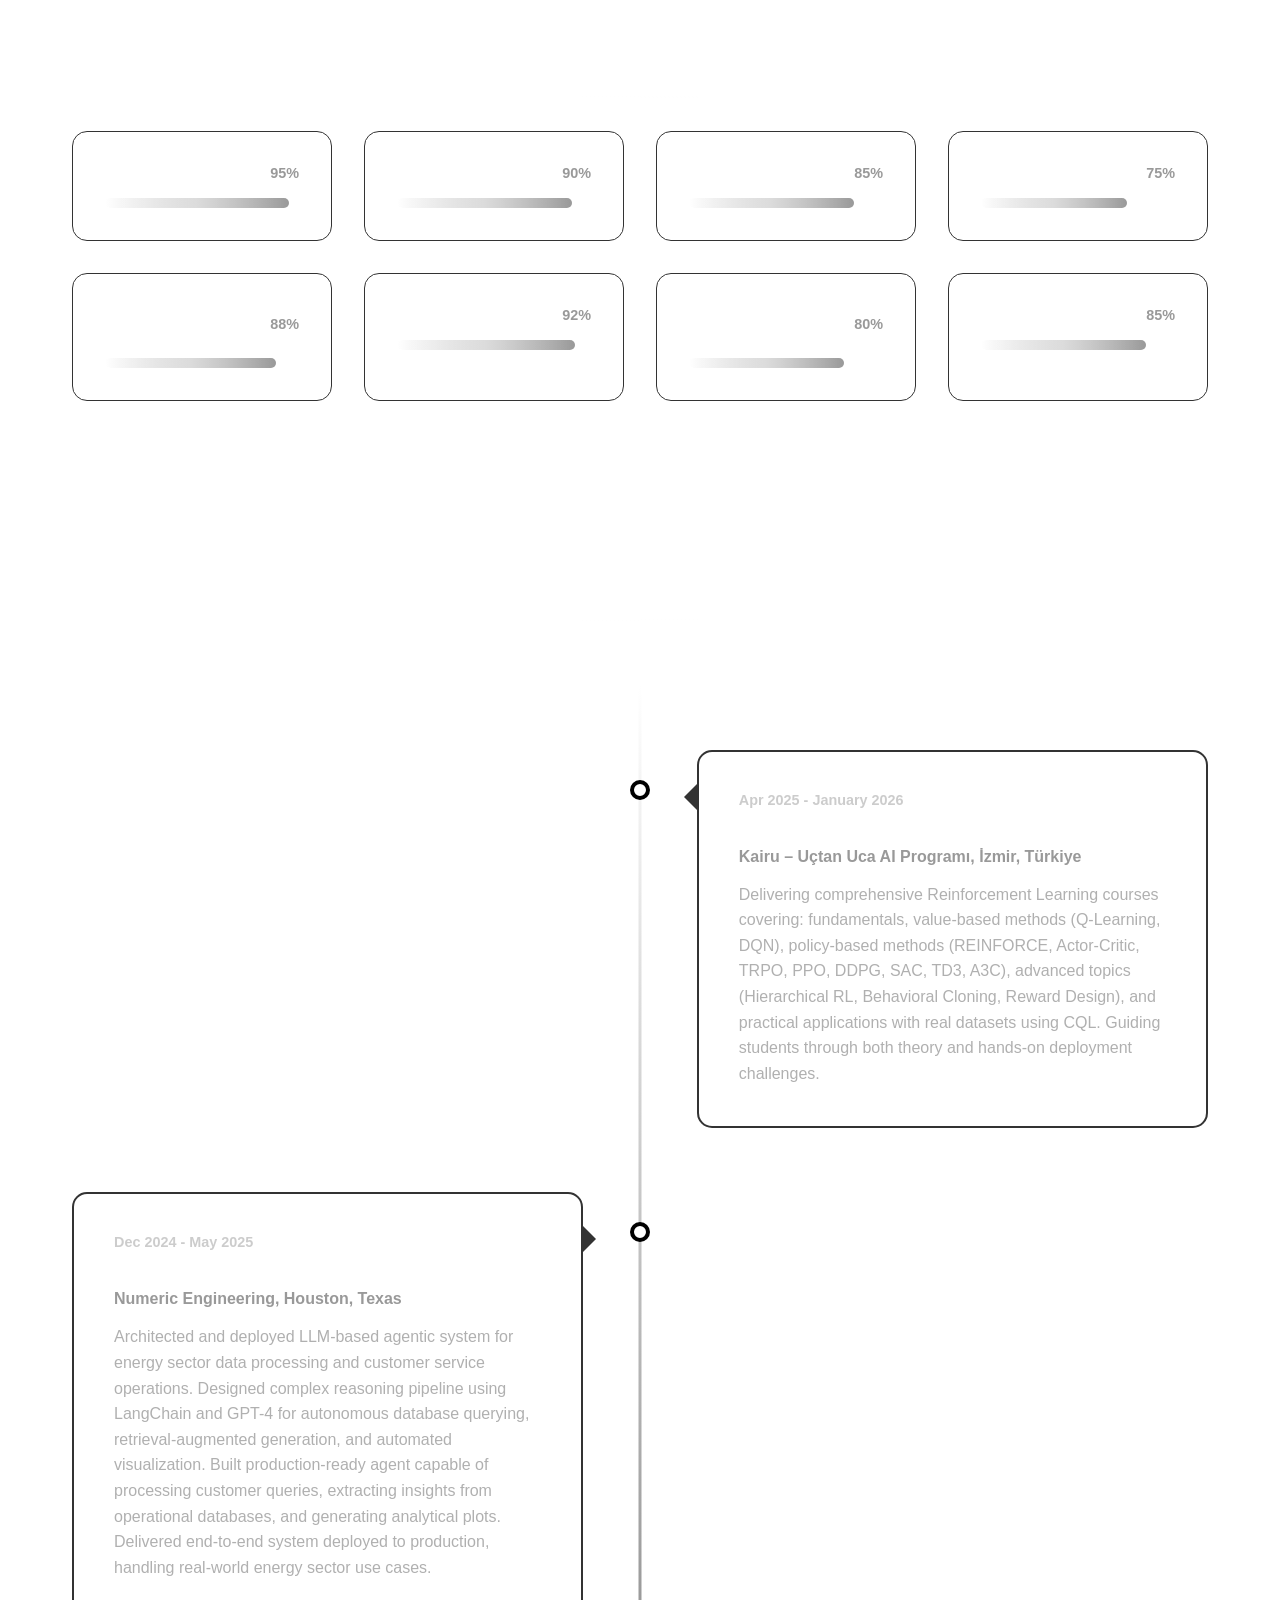
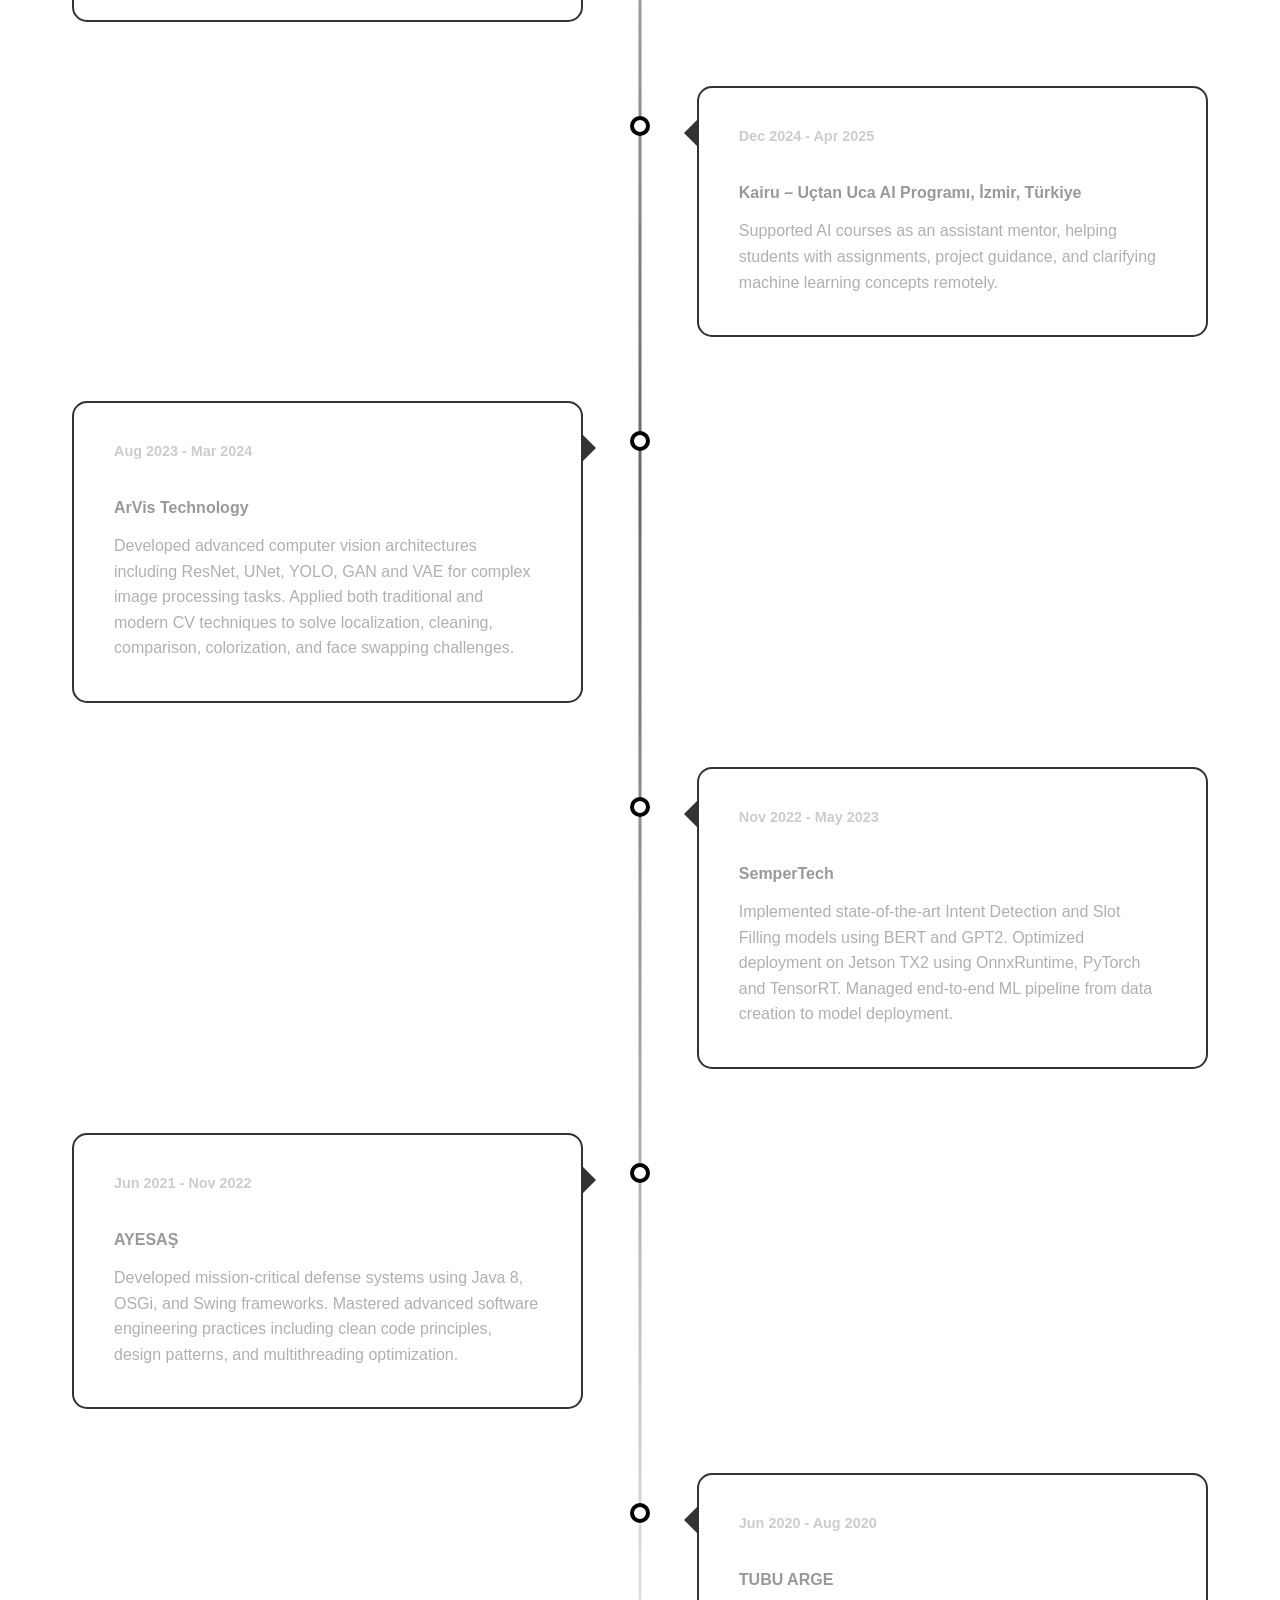
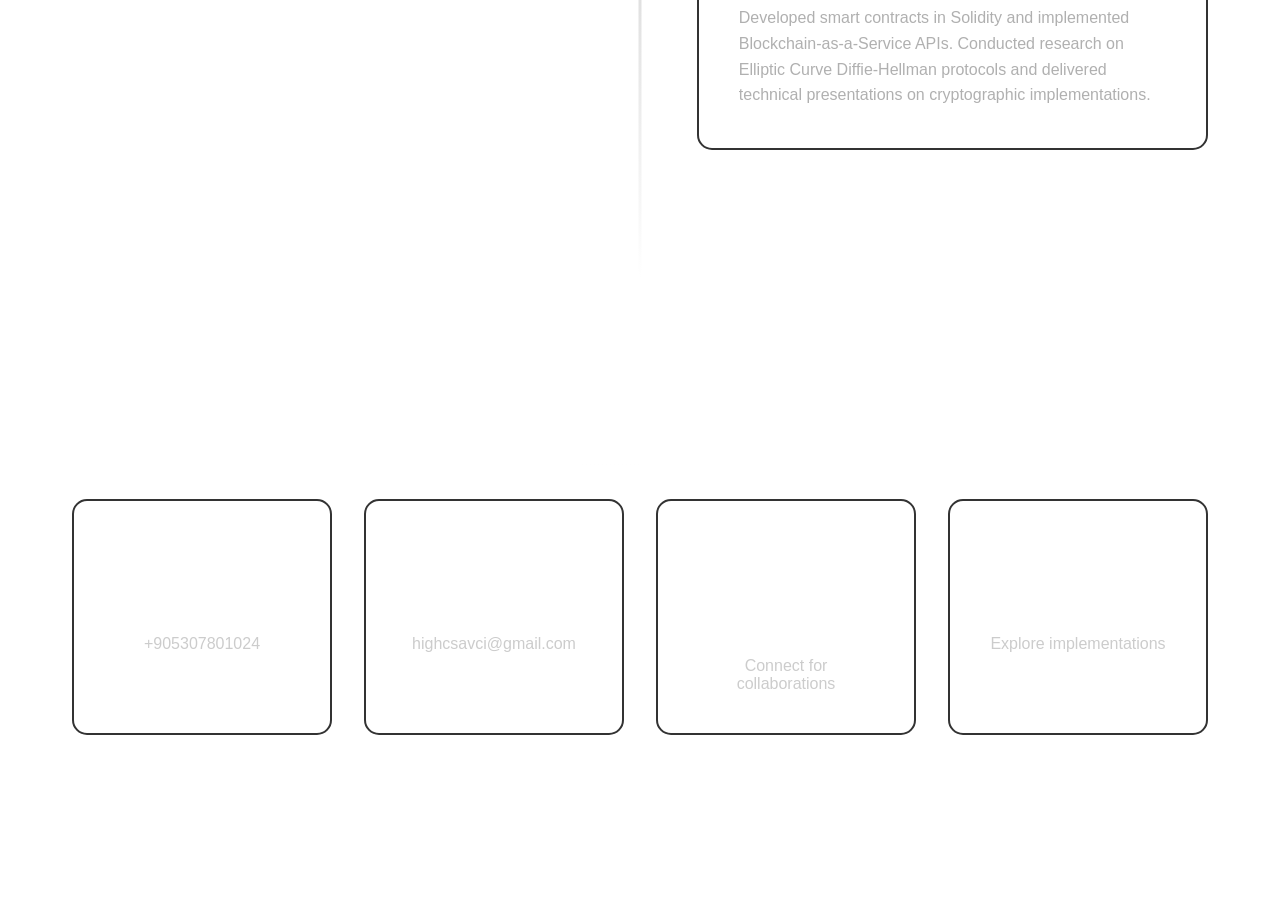
==== commit 669f711a: "Update print statement from 'Hello' to 'Goodbye'" ====
--- a/index.html
+++ b/index.html
@@ -8,6 +8,7 @@
     <link rel="stylesheet" href="style.css">
 </head>
 <body>
+    <div class="bg"></div>
     <!-- RL Background Animation -->
     <div class="rl-background" id="rlBg"></div>
 
--- a/style.css
+++ b/style.css
@@ -5,9 +5,16 @@
         }
 
         body {
-            font-family: 'Segoe UI', Tahoma, Geneva, Verdana, sans-serif;
-            background: linear-gradient(135deg, #000000 0%, #1a1a1a 50%, #2d2d2d 100%);
-            color: #ffffff;
+            font-family: 'Segoe UI', Tahoma, Geneva, Verdana, sans-serif;            
+        }
+
+        .bg {
+            background-image: url('images/874eed5d-4a00-486f-baa7-7c594f078ab1.png');
+            background-size: cover;
+            background-repeat: repeat;
+            background-size: auto;      
+            z-index: -2;
+            opacity: 0.2;
             overflow-x: hidden;
         }
 
